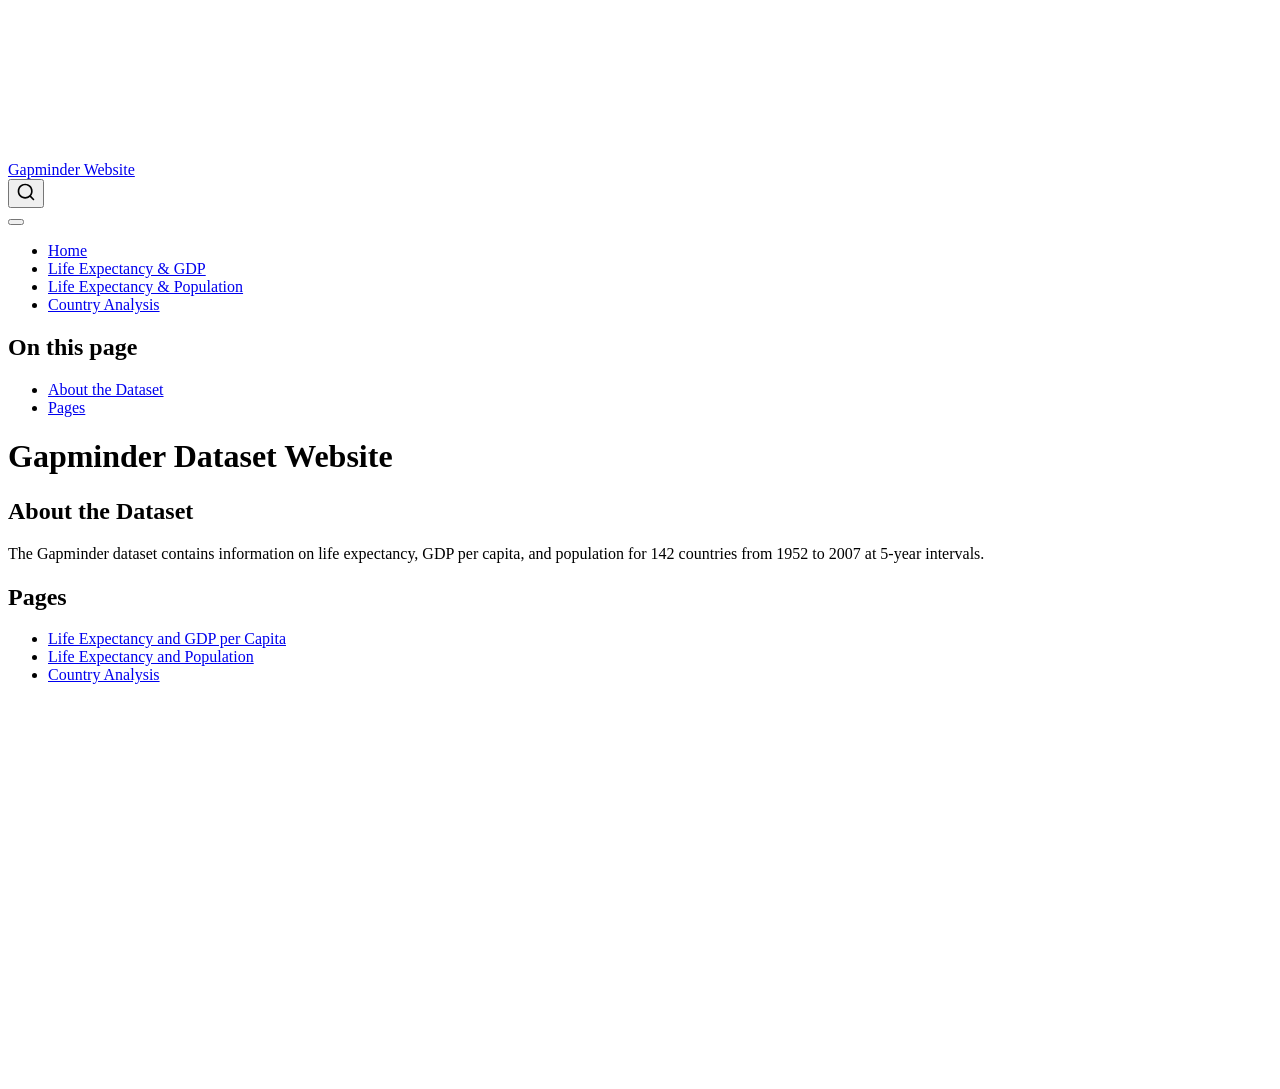
==== docs/index.html @ ed467c0b "Complete Quiz 02 website" ====
<!DOCTYPE html>
<html xmlns="http://www.w3.org/1999/xhtml" lang="en" xml:lang="en"><head>

<meta charset="utf-8">
<meta name="generator" content="quarto-1.8.27">

<meta name="viewport" content="width=device-width, initial-scale=1.0, user-scalable=yes">


<title>Gapminder Dataset Website – Gapminder Website</title>
<style>
code{white-space: pre-wrap;}
span.smallcaps{font-variant: small-caps;}
div.columns{display: flex; gap: min(4vw, 1.5em);}
div.column{flex: auto; overflow-x: auto;}
div.hanging-indent{margin-left: 1.5em; text-indent: -1.5em;}
ul.task-list{list-style: none;}
ul.task-list li input[type="checkbox"] {
  width: 0.8em;
  margin: 0 0.8em 0.2em -1em; /* quarto-specific, see https://github.com/quarto-dev/quarto-cli/issues/4556 */ 
  vertical-align: middle;
}
</style>


<script src="site_libs/quarto-nav/quarto-nav.js"></script>
<script src="site_libs/quarto-nav/headroom.min.js"></script>
<script src="site_libs/clipboard/clipboard.min.js"></script>
<script src="site_libs/quarto-search/autocomplete.umd.js"></script>
<script src="site_libs/quarto-search/fuse.min.js"></script>
<script src="site_libs/quarto-search/quarto-search.js"></script>
<meta name="quarto:offset" content="./">
<script src="site_libs/quarto-html/quarto.js" type="module"></script>
<script src="site_libs/quarto-html/tabsets/tabsets.js" type="module"></script>
<script src="site_libs/quarto-html/axe/axe-check.js" type="module"></script>
<script src="site_libs/quarto-html/popper.min.js"></script>
<script src="site_libs/quarto-html/tippy.umd.min.js"></script>
<script src="site_libs/quarto-html/anchor.min.js"></script>
<link href="site_libs/quarto-html/tippy.css" rel="stylesheet">
<link href="site_libs/quarto-html/quarto-syntax-highlighting-ed96de9b727972fe78a7b5d16c58bf87.css" rel="stylesheet" id="quarto-text-highlighting-styles">
<script src="site_libs/bootstrap/bootstrap.min.js"></script>
<link href="site_libs/bootstrap/bootstrap-icons.css" rel="stylesheet">
<link href="site_libs/bootstrap/bootstrap-5b4ad623e5705c0698d39aec6f10cf02.min.css" rel="stylesheet" append-hash="true" id="quarto-bootstrap" data-mode="light">
<script id="quarto-search-options" type="application/json">{
  "location": "navbar",
  "copy-button": false,
  "collapse-after": 3,
  "panel-placement": "end",
  "type": "overlay",
  "limit": 50,
  "keyboard-shortcut": [
    "f",
    "/",
    "s"
  ],
  "show-item-context": false,
  "language": {
    "search-no-results-text": "No results",
    "search-matching-documents-text": "matching documents",
    "search-copy-link-title": "Copy link to search",
    "search-hide-matches-text": "Hide additional matches",
    "search-more-match-text": "more match in this document",
    "search-more-matches-text": "more matches in this document",
    "search-clear-button-title": "Clear",
    "search-text-placeholder": "",
    "search-detached-cancel-button-title": "Cancel",
    "search-submit-button-title": "Submit",
    "search-label": "Search"
  }
}</script>


<link rel="stylesheet" href="styles.css">
</head>

<body class="nav-fixed quarto-light">

<div id="quarto-search-results"></div>
  <header id="quarto-header" class="headroom fixed-top">
    <nav class="navbar navbar-expand-lg " data-bs-theme="dark">
      <div class="navbar-container container-fluid">
      <div class="navbar-brand-container mx-auto">
    <a class="navbar-brand" href="./index.html">
    <span class="navbar-title">Gapminder Website</span>
    </a>
  </div>
            <div id="quarto-search" class="" title="Search"></div>
          <button class="navbar-toggler" type="button" data-bs-toggle="collapse" data-bs-target="#navbarCollapse" aria-controls="navbarCollapse" role="menu" aria-expanded="false" aria-label="Toggle navigation" onclick="if (window.quartoToggleHeadroom) { window.quartoToggleHeadroom(); }">
  <span class="navbar-toggler-icon"></span>
</button>
          <div class="collapse navbar-collapse" id="navbarCollapse">
            <ul class="navbar-nav navbar-nav-scroll me-auto">
  <li class="nav-item">
    <a class="nav-link active" href="./index.html" aria-current="page"> 
<span class="menu-text">Home</span></a>
  </li>  
  <li class="nav-item">
    <a class="nav-link" href="./life-gdp.html"> 
<span class="menu-text">Life Expectancy &amp; GDP</span></a>
  </li>  
  <li class="nav-item">
    <a class="nav-link" href="./life-population.html"> 
<span class="menu-text">Life Expectancy &amp; Population</span></a>
  </li>  
  <li class="nav-item">
    <a class="nav-link" href="./country.html"> 
<span class="menu-text">Country Analysis</span></a>
  </li>  
</ul>
          </div> <!-- /navcollapse -->
            <div class="quarto-navbar-tools">
</div>
      </div> <!-- /container-fluid -->
    </nav>
</header>
<!-- content -->
<div id="quarto-content" class="quarto-container page-columns page-rows-contents page-layout-article page-navbar">
<!-- sidebar -->
<!-- margin-sidebar -->
    <div id="quarto-margin-sidebar" class="sidebar margin-sidebar">
        <nav id="TOC" role="doc-toc" class="toc-active">
    <h2 id="toc-title">On this page</h2>
   
  <ul>
  <li><a href="#about-the-dataset" id="toc-about-the-dataset" class="nav-link active" data-scroll-target="#about-the-dataset">About the Dataset</a></li>
  <li><a href="#pages" id="toc-pages" class="nav-link" data-scroll-target="#pages">Pages</a></li>
  </ul>
</nav>
    </div>
<!-- main -->
<main class="content" id="quarto-document-content">

<header id="title-block-header" class="quarto-title-block default">
<div class="quarto-title">
<h1 class="title">Gapminder Dataset Website</h1>
</div>



<div class="quarto-title-meta">

    
  
    
  </div>
  


</header>


<section id="about-the-dataset" class="level2">
<h2 class="anchored" data-anchor-id="about-the-dataset">About the Dataset</h2>
<p>The Gapminder dataset contains information on life expectancy, GDP per capita, and population for 142 countries from 1952 to 2007 at 5-year intervals.</p>
</section>
<section id="pages" class="level2">
<h2 class="anchored" data-anchor-id="pages">Pages</h2>
<ul>
<li><a href="./life-gdp.html">Life Expectancy and GDP per Capita</a></li>
<li><a href="./life-population.html">Life Expectancy and Population</a></li>
<li><a href="./country.html">Country Analysis</a></li>
</ul>


</section>

</main> <!-- /main -->
<script id="quarto-html-after-body" type="application/javascript">
  window.document.addEventListener("DOMContentLoaded", function (event) {
    const icon = "";
    const anchorJS = new window.AnchorJS();
    anchorJS.options = {
      placement: 'right',
      icon: icon
    };
    anchorJS.add('.anchored');
    const isCodeAnnotation = (el) => {
      for (const clz of el.classList) {
        if (clz.startsWith('code-annotation-')) {                     
          return true;
        }
      }
      return false;
    }
    const onCopySuccess = function(e) {
      // button target
      const button = e.trigger;
      // don't keep focus
      button.blur();
      // flash "checked"
      button.classList.add('code-copy-button-checked');
      var currentTitle = button.getAttribute("title");
      button.setAttribute("title", "Copied!");
      let tooltip;
      if (window.bootstrap) {
        button.setAttribute("data-bs-toggle", "tooltip");
        button.setAttribute("data-bs-placement", "left");
        button.setAttribute("data-bs-title", "Copied!");
        tooltip = new bootstrap.Tooltip(button, 
          { trigger: "manual", 
            customClass: "code-copy-button-tooltip",
            offset: [0, -8]});
        tooltip.show();    
      }
      setTimeout(function() {
        if (tooltip) {
          tooltip.hide();
          button.removeAttribute("data-bs-title");
          button.removeAttribute("data-bs-toggle");
          button.removeAttribute("data-bs-placement");
        }
        button.setAttribute("title", currentTitle);
        button.classList.remove('code-copy-button-checked');
      }, 1000);
      // clear code selection
      e.clearSelection();
    }
    const getTextToCopy = function(trigger) {
      const outerScaffold = trigger.parentElement.cloneNode(true);
      const codeEl = outerScaffold.querySelector('code');
      for (const childEl of codeEl.children) {
        if (isCodeAnnotation(childEl)) {
          childEl.remove();
        }
      }
      return codeEl.innerText;
    }
    const clipboard = new window.ClipboardJS('.code-copy-button:not([data-in-quarto-modal])', {
      text: getTextToCopy
    });
    clipboard.on('success', onCopySuccess);
    if (window.document.getElementById('quarto-embedded-source-code-modal')) {
      const clipboardModal = new window.ClipboardJS('.code-copy-button[data-in-quarto-modal]', {
        text: getTextToCopy,
        container: window.document.getElementById('quarto-embedded-source-code-modal')
      });
      clipboardModal.on('success', onCopySuccess);
    }
      var localhostRegex = new RegExp(/^(?:http|https):\/\/localhost\:?[0-9]*\//);
      var mailtoRegex = new RegExp(/^mailto:/);
        var filterRegex = new RegExp('/' + window.location.host + '/');
      var isInternal = (href) => {
          return filterRegex.test(href) || localhostRegex.test(href) || mailtoRegex.test(href);
      }
      // Inspect non-navigation links and adorn them if external
     var links = window.document.querySelectorAll('a[href]:not(.nav-link):not(.navbar-brand):not(.toc-action):not(.sidebar-link):not(.sidebar-item-toggle):not(.pagination-link):not(.no-external):not([aria-hidden]):not(.dropdown-item):not(.quarto-navigation-tool):not(.about-link)');
      for (var i=0; i<links.length; i++) {
        const link = links[i];
        if (!isInternal(link.href)) {
          // undo the damage that might have been done by quarto-nav.js in the case of
          // links that we want to consider external
          if (link.dataset.originalHref !== undefined) {
            link.href = link.dataset.originalHref;
          }
        }
      }
    function tippyHover(el, contentFn, onTriggerFn, onUntriggerFn) {
      const config = {
        allowHTML: true,
        maxWidth: 500,
        delay: 100,
        arrow: false,
        appendTo: function(el) {
            return el.parentElement;
        },
        interactive: true,
        interactiveBorder: 10,
        theme: 'quarto',
        placement: 'bottom-start',
      };
      if (contentFn) {
        config.content = contentFn;
      }
      if (onTriggerFn) {
        config.onTrigger = onTriggerFn;
      }
      if (onUntriggerFn) {
        config.onUntrigger = onUntriggerFn;
      }
      window.tippy(el, config); 
    }
    const noterefs = window.document.querySelectorAll('a[role="doc-noteref"]');
    for (var i=0; i<noterefs.length; i++) {
      const ref = noterefs[i];
      tippyHover(ref, function() {
        // use id or data attribute instead here
        let href = ref.getAttribute('data-footnote-href') || ref.getAttribute('href');
        try { href = new URL(href).hash; } catch {}
        const id = href.replace(/^#\/?/, "");
        const note = window.document.getElementById(id);
        if (note) {
          return note.innerHTML;
        } else {
          return "";
        }
      });
    }
    const xrefs = window.document.querySelectorAll('a.quarto-xref');
    const processXRef = (id, note) => {
      // Strip column container classes
      const stripColumnClz = (el) => {
        el.classList.remove("page-full", "page-columns");
        if (el.children) {
          for (const child of el.children) {
            stripColumnClz(child);
          }
        }
      }
      stripColumnClz(note)
      if (id === null || id.startsWith('sec-')) {
        // Special case sections, only their first couple elements
        const container = document.createElement("div");
        if (note.children && note.children.length > 2) {
          container.appendChild(note.children[0].cloneNode(true));
          for (let i = 1; i < note.children.length; i++) {
            const child = note.children[i];
            if (child.tagName === "P" && child.innerText === "") {
              continue;
            } else {
              container.appendChild(child.cloneNode(true));
              break;
            }
          }
          if (window.Quarto?.typesetMath) {
            window.Quarto.typesetMath(container);
          }
          return container.innerHTML
        } else {
          if (window.Quarto?.typesetMath) {
            window.Quarto.typesetMath(note);
          }
          return note.innerHTML;
        }
      } else {
        // Remove any anchor links if they are present
        const anchorLink = note.querySelector('a.anchorjs-link');
        if (anchorLink) {
          anchorLink.remove();
        }
        if (window.Quarto?.typesetMath) {
          window.Quarto.typesetMath(note);
        }
        if (note.classList.contains("callout")) {
          return note.outerHTML;
        } else {
          return note.innerHTML;
        }
      }
    }
    for (var i=0; i<xrefs.length; i++) {
      const xref = xrefs[i];
      tippyHover(xref, undefined, function(instance) {
        instance.disable();
        let url = xref.getAttribute('href');
        let hash = undefined; 
        if (url.startsWith('#')) {
          hash = url;
        } else {
          try { hash = new URL(url).hash; } catch {}
        }
        if (hash) {
          const id = hash.replace(/^#\/?/, "");
          const note = window.document.getElementById(id);
          if (note !== null) {
            try {
              const html = processXRef(id, note.cloneNode(true));
              instance.setContent(html);
            } finally {
              instance.enable();
              instance.show();
            }
          } else {
            // See if we can fetch this
            fetch(url.split('#')[0])
            .then(res => res.text())
            .then(html => {
              const parser = new DOMParser();
              const htmlDoc = parser.parseFromString(html, "text/html");
              const note = htmlDoc.getElementById(id);
              if (note !== null) {
                const html = processXRef(id, note);
                instance.setContent(html);
              } 
            }).finally(() => {
              instance.enable();
              instance.show();
            });
          }
        } else {
          // See if we can fetch a full url (with no hash to target)
          // This is a special case and we should probably do some content thinning / targeting
          fetch(url)
          .then(res => res.text())
          .then(html => {
            const parser = new DOMParser();
            const htmlDoc = parser.parseFromString(html, "text/html");
            const note = htmlDoc.querySelector('main.content');
            if (note !== null) {
              // This should only happen for chapter cross references
              // (since there is no id in the URL)
              // remove the first header
              if (note.children.length > 0 && note.children[0].tagName === "HEADER") {
                note.children[0].remove();
              }
              const html = processXRef(null, note);
              instance.setContent(html);
            } 
          }).finally(() => {
            instance.enable();
            instance.show();
          });
        }
      }, function(instance) {
      });
    }
        let selectedAnnoteEl;
        const selectorForAnnotation = ( cell, annotation) => {
          let cellAttr = 'data-code-cell="' + cell + '"';
          let lineAttr = 'data-code-annotation="' +  annotation + '"';
          const selector = 'span[' + cellAttr + '][' + lineAttr + ']';
          return selector;
        }
        const selectCodeLines = (annoteEl) => {
          const doc = window.document;
          const targetCell = annoteEl.getAttribute("data-target-cell");
          const targetAnnotation = annoteEl.getAttribute("data-target-annotation");
          const annoteSpan = window.document.querySelector(selectorForAnnotation(targetCell, targetAnnotation));
          const lines = annoteSpan.getAttribute("data-code-lines").split(",");
          const lineIds = lines.map((line) => {
            return targetCell + "-" + line;
          })
          let top = null;
          let height = null;
          let parent = null;
          if (lineIds.length > 0) {
              //compute the position of the single el (top and bottom and make a div)
              const el = window.document.getElementById(lineIds[0]);
              top = el.offsetTop;
              height = el.offsetHeight;
              parent = el.parentElement.parentElement;
            if (lineIds.length > 1) {
              const lastEl = window.document.getElementById(lineIds[lineIds.length - 1]);
              const bottom = lastEl.offsetTop + lastEl.offsetHeight;
              height = bottom - top;
            }
            if (top !== null && height !== null && parent !== null) {
              // cook up a div (if necessary) and position it 
              let div = window.document.getElementById("code-annotation-line-highlight");
              if (div === null) {
                div = window.document.createElement("div");
                div.setAttribute("id", "code-annotation-line-highlight");
                div.style.position = 'absolute';
                parent.appendChild(div);
              }
              div.style.top = top - 2 + "px";
              div.style.height = height + 4 + "px";
              div.style.left = 0;
              let gutterDiv = window.document.getElementById("code-annotation-line-highlight-gutter");
              if (gutterDiv === null) {
                gutterDiv = window.document.createElement("div");
                gutterDiv.setAttribute("id", "code-annotation-line-highlight-gutter");
                gutterDiv.style.position = 'absolute';
                const codeCell = window.document.getElementById(targetCell);
                const gutter = codeCell.querySelector('.code-annotation-gutter');
                gutter.appendChild(gutterDiv);
              }
              gutterDiv.style.top = top - 2 + "px";
              gutterDiv.style.height = height + 4 + "px";
            }
            selectedAnnoteEl = annoteEl;
          }
        };
        const unselectCodeLines = () => {
          const elementsIds = ["code-annotation-line-highlight", "code-annotation-line-highlight-gutter"];
          elementsIds.forEach((elId) => {
            const div = window.document.getElementById(elId);
            if (div) {
              div.remove();
            }
          });
          selectedAnnoteEl = undefined;
        };
          // Handle positioning of the toggle
      window.addEventListener(
        "resize",
        throttle(() => {
          elRect = undefined;
          if (selectedAnnoteEl) {
            selectCodeLines(selectedAnnoteEl);
          }
        }, 10)
      );
      function throttle(fn, ms) {
      let throttle = false;
      let timer;
        return (...args) => {
          if(!throttle) { // first call gets through
              fn.apply(this, args);
              throttle = true;
          } else { // all the others get throttled
              if(timer) clearTimeout(timer); // cancel #2
              timer = setTimeout(() => {
                fn.apply(this, args);
                timer = throttle = false;
              }, ms);
          }
        };
      }
        // Attach click handler to the DT
        const annoteDls = window.document.querySelectorAll('dt[data-target-cell]');
        for (const annoteDlNode of annoteDls) {
          annoteDlNode.addEventListener('click', (event) => {
            const clickedEl = event.target;
            if (clickedEl !== selectedAnnoteEl) {
              unselectCodeLines();
              const activeEl = window.document.querySelector('dt[data-target-cell].code-annotation-active');
              if (activeEl) {
                activeEl.classList.remove('code-annotation-active');
              }
              selectCodeLines(clickedEl);
              clickedEl.classList.add('code-annotation-active');
            } else {
              // Unselect the line
              unselectCodeLines();
              clickedEl.classList.remove('code-annotation-active');
            }
          });
        }
    const findCites = (el) => {
      const parentEl = el.parentElement;
      if (parentEl) {
        const cites = parentEl.dataset.cites;
        if (cites) {
          return {
            el,
            cites: cites.split(' ')
          };
        } else {
          return findCites(el.parentElement)
        }
      } else {
        return undefined;
      }
    };
    var bibliorefs = window.document.querySelectorAll('a[role="doc-biblioref"]');
    for (var i=0; i<bibliorefs.length; i++) {
      const ref = bibliorefs[i];
      const citeInfo = findCites(ref);
      if (citeInfo) {
        tippyHover(citeInfo.el, function() {
          var popup = window.document.createElement('div');
          citeInfo.cites.forEach(function(cite) {
            var citeDiv = window.document.createElement('div');
            citeDiv.classList.add('hanging-indent');
            citeDiv.classList.add('csl-entry');
            var biblioDiv = window.document.getElementById('ref-' + cite);
            if (biblioDiv) {
              citeDiv.innerHTML = biblioDiv.innerHTML;
            }
            popup.appendChild(citeDiv);
          });
          return popup.innerHTML;
        });
      }
    }
  });
  </script>
</div> <!-- /content -->




</body></html>
---- docs/site_libs/quarto-html/tippy.css ----
.tippy-box[data-animation=fade][data-state=hidden]{opacity:0}[data-tippy-root]{max-width:calc(100vw - 10px)}.tippy-box{position:relative;background-color:#333;color:#fff;border-radius:4px;font-size:14px;line-height:1.4;white-space:normal;outline:0;transition-property:transform,visibility,opacity}.tippy-box[data-placement^=top]>.tippy-arrow{bottom:0}.tippy-box[data-placement^=top]>.tippy-arrow:before{bottom:-7px;left:0;border-width:8px 8px 0;border-top-color:initial;transform-origin:center top}.tippy-box[data-placement^=bottom]>.tippy-arrow{top:0}.tippy-box[data-placement^=bottom]>.tippy-arrow:before{top:-7px;left:0;border-width:0 8px 8px;border-bottom-color:initial;transform-origin:center bottom}.tippy-box[data-placement^=left]>.tippy-arrow{right:0}.tippy-box[data-placement^=left]>.tippy-arrow:before{border-width:8px 0 8px 8px;border-left-color:initial;right:-7px;transform-origin:center left}.tippy-box[data-placement^=right]>.tippy-arrow{left:0}.tippy-box[data-placement^=right]>.tippy-arrow:before{left:-7px;border-width:8px 8px 8px 0;border-right-color:initial;transform-origin:center right}.tippy-box[data-inertia][data-state=visible]{transition-timing-function:cubic-bezier(.54,1.5,.38,1.11)}.tippy-arrow{width:16px;height:16px;color:#333}.tippy-arrow:before{content:"";position:absolute;border-color:transparent;border-style:solid}.tippy-content{position:relative;padding:5px 9px;z-index:1}
---- docs/site_libs/quarto-html/quarto-syntax-highlighting-ed96de9b727972fe78a7b5d16c58bf87.css ----
/* quarto syntax highlight colors */
:root {
  --quarto-hl-ot-color: #003B4F;
  --quarto-hl-at-color: #657422;
  --quarto-hl-ss-color: #20794D;
  --quarto-hl-an-color: #5E5E5E;
  --quarto-hl-fu-color: #4758AB;
  --quarto-hl-st-color: #20794D;
  --quarto-hl-cf-color: #003B4F;
  --quarto-hl-op-color: #5E5E5E;
  --quarto-hl-er-color: #AD0000;
  --quarto-hl-bn-color: #AD0000;
  --quarto-hl-al-color: #AD0000;
  --quarto-hl-va-color: #111111;
  --quarto-hl-bu-color: inherit;
  --quarto-hl-ex-color: inherit;
  --quarto-hl-pp-color: #AD0000;
  --quarto-hl-in-color: #5E5E5E;
  --quarto-hl-vs-color: #20794D;
  --quarto-hl-wa-color: #5E5E5E;
  --quarto-hl-do-color: #5E5E5E;
  --quarto-hl-im-color: #00769E;
  --quarto-hl-ch-color: #20794D;
  --quarto-hl-dt-color: #AD0000;
  --quarto-hl-fl-color: #AD0000;
  --quarto-hl-co-color: #5E5E5E;
  --quarto-hl-cv-color: #5E5E5E;
  --quarto-hl-cn-color: #8f5902;
  --quarto-hl-sc-color: #5E5E5E;
  --quarto-hl-dv-color: #AD0000;
  --quarto-hl-kw-color: #003B4F;
}

/* other quarto variables */
:root {
  --quarto-font-monospace: SFMono-Regular, Menlo, Monaco, Consolas, "Liberation Mono", "Courier New", monospace;
}

/* syntax highlight based on Pandoc's rules */
pre > code.sourceCode > span {
  color: #003B4F;
}

code.sourceCode > span {
  color: #003B4F;
}

div.sourceCode,
div.sourceCode pre.sourceCode {
  color: #003B4F;
}

/* Normal */
code span {
  color: #003B4F;
}

/* Alert */
code span.al {
  color: #AD0000;
  font-style: inherit;
}

/* Annotation */
code span.an {
  color: #5E5E5E;
  font-style: inherit;
}

/* Attribute */
code span.at {
  color: #657422;
  font-style: inherit;
}

/* BaseN */
code span.bn {
  color: #AD0000;
  font-style: inherit;
}

/* BuiltIn */
code span.bu {
  font-style: inherit;
}

/* ControlFlow */
code span.cf {
  color: #003B4F;
  font-weight: bold;
  font-style: inherit;
}

/* Char */
code span.ch {
  color: #20794D;
  font-style: inherit;
}

/* Constant */
code span.cn {
  color: #8f5902;
  font-style: inherit;
}

/* Comment */
code span.co {
  color: #5E5E5E;
  font-style: inherit;
}

/* CommentVar */
code span.cv {
  color: #5E5E5E;
  font-style: italic;
}

/* Documentation */
code span.do {
  color: #5E5E5E;
  font-style: italic;
}

/* DataType */
code span.dt {
  color: #AD0000;
  font-style: inherit;
}

/* DecVal */
code span.dv {
  color: #AD0000;
  font-style: inherit;
}

/* Error */
code span.er {
  color: #AD0000;
  font-style: inherit;
}

/* Extension */
code span.ex {
  font-style: inherit;
}

/* Float */
code span.fl {
  color: #AD0000;
  font-style: inherit;
}

/* Function */
code span.fu {
  color: #4758AB;
  font-style: inherit;
}

/* Import */
code span.im {
  color: #00769E;
  font-style: inherit;
}

/* Information */
code span.in {
  color: #5E5E5E;
  font-style: inherit;
}

/* Keyword */
code span.kw {
  color: #003B4F;
  font-weight: bold;
  font-style: inherit;
}

/* Operator */
code span.op {
  color: #5E5E5E;
  font-style: inherit;
}

/* Other */
code span.ot {
  color: #003B4F;
  font-style: inherit;
}

/* Preprocessor */
code span.pp {
  color: #AD0000;
  font-style: inherit;
}

/* SpecialChar */
code span.sc {
  color: #5E5E5E;
  font-style: inherit;
}

/* SpecialString */
code span.ss {
  color: #20794D;
  font-style: inherit;
}

/* String */
code span.st {
  color: #20794D;
  font-style: inherit;
}

/* Variable */
code span.va {
  color: #111111;
  font-style: inherit;
}

/* VerbatimString */
code span.vs {
  color: #20794D;
  font-style: inherit;
}

/* Warning */
code span.wa {
  color: #5E5E5E;
  font-style: italic;
}

.prevent-inlining {
  content: "</";
}

/*# sourceMappingURL=0920dd6d7437995b8cdf7429764427b1.css.map */
---- docs/styles.css ----
/* css styles */
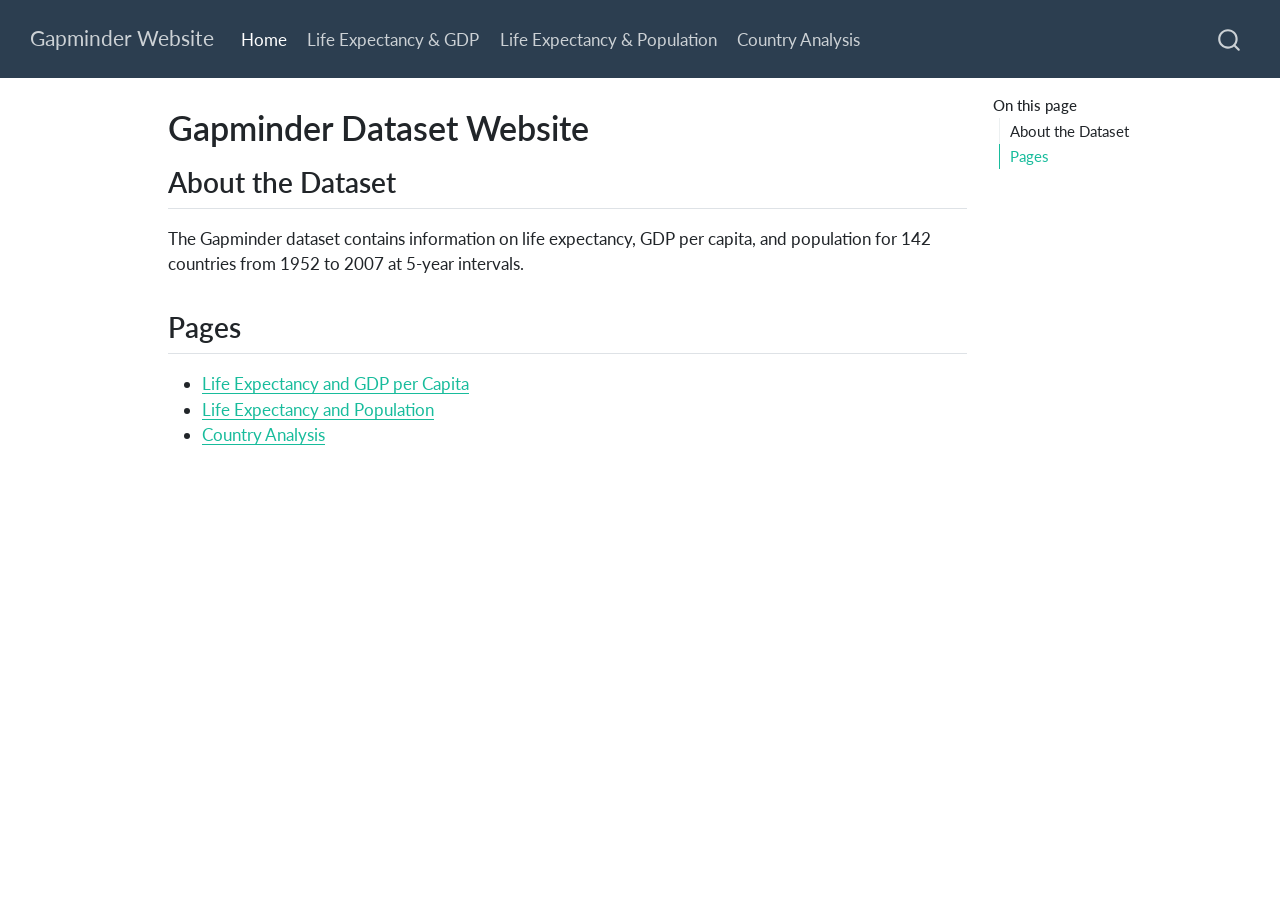
==== commit cd9b859e: "Set final theme" ====
--- a/docs/index.html
+++ b/docs/index.html
@@ -40,7 +40,7 @@
 <link href="site_libs/quarto-html/quarto-syntax-highlighting-ed96de9b727972fe78a7b5d16c58bf87.css" rel="stylesheet" id="quarto-text-highlighting-styles">
 <script src="site_libs/bootstrap/bootstrap.min.js"></script>
 <link href="site_libs/bootstrap/bootstrap-icons.css" rel="stylesheet">
-<link href="site_libs/bootstrap/bootstrap-5b4ad623e5705c0698d39aec6f10cf02.min.css" rel="stylesheet" append-hash="true" id="quarto-bootstrap" data-mode="light">
+<link href="site_libs/bootstrap/bootstrap-f93c2b1f3f0577f377aefa4848a86a36.min.css" rel="stylesheet" append-hash="true" id="quarto-bootstrap" data-mode="light">
 <script id="quarto-search-options" type="application/json">{
   "location": "navbar",
   "copy-button": false,
@@ -70,7 +70,6 @@
 }</script>
 
 
-<link rel="stylesheet" href="styles.css">
 </head>
 
 <body class="nav-fixed quarto-light">
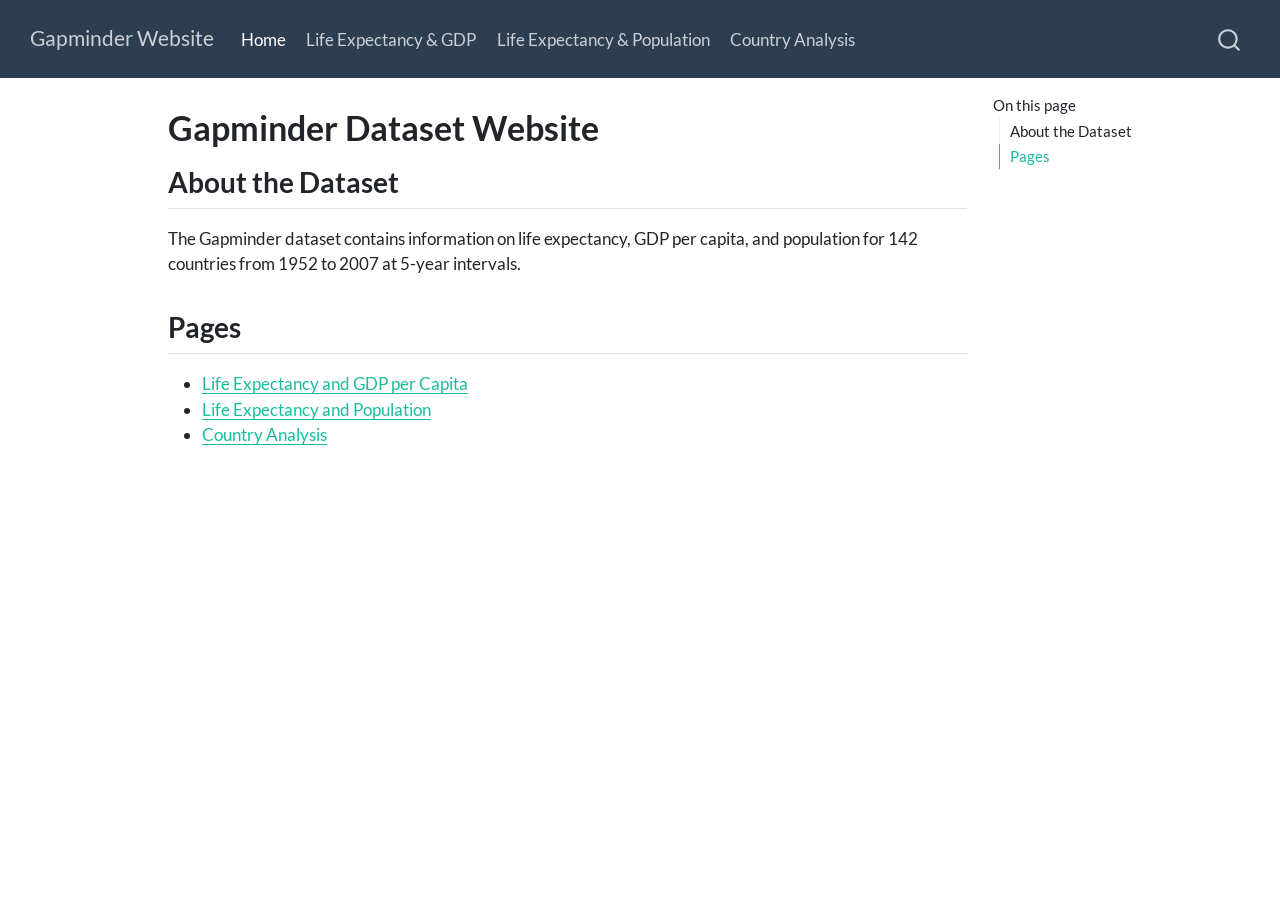
==== commit e0971037: "Enable embed resources for plotly" ====
--- a/docs/index.html
+++ b/docs/index.html
@@ -16,31 +16,3789 @@
 div.hanging-indent{margin-left: 1.5em; text-indent: -1.5em;}
 ul.task-list{list-style: none;}
 ul.task-list li input[type="checkbox"] {
-  width: 0.8em;
-  margin: 0 0.8em 0.2em -1em; /* quarto-specific, see https://github.com/quarto-dev/quarto-cli/issues/4556 */ 
-  vertical-align: middle;
+width: 0.8em;
+margin: 0 0.8em 0.2em -1em;  vertical-align: middle;
 }
 </style>
 
 
-<script src="site_libs/quarto-nav/quarto-nav.js"></script>
-<script src="site_libs/quarto-nav/headroom.min.js"></script>
-<script src="site_libs/clipboard/clipboard.min.js"></script>
-<script src="site_libs/quarto-search/autocomplete.umd.js"></script>
-<script src="site_libs/quarto-search/fuse.min.js"></script>
-<script src="site_libs/quarto-search/quarto-search.js"></script>
+<script>const headroomChanged = new CustomEvent("quarto-hrChanged", {
+  detail: {},
+  bubbles: true,
+  cancelable: false,
+  composed: false,
+});
+
+const announceDismiss = () => {
+  const annEl = window.document.getElementById("quarto-announcement");
+  if (annEl) {
+    annEl.remove();
+
+    const annId = annEl.getAttribute("data-announcement-id");
+    window.localStorage.setItem(`quarto-announce-${annId}`, "true");
+  }
+};
+
+const announceRegister = () => {
+  const annEl = window.document.getElementById("quarto-announcement");
+  if (annEl) {
+    const annId = annEl.getAttribute("data-announcement-id");
+    const isDismissed =
+      window.localStorage.getItem(`quarto-announce-${annId}`) || false;
+    if (isDismissed) {
+      announceDismiss();
+      return;
+    } else {
+      annEl.classList.remove("hidden");
+    }
+
+    const actionEl = annEl.querySelector(".quarto-announcement-action");
+    if (actionEl) {
+      actionEl.addEventListener("click", function (e) {
+        e.preventDefault();
+        // Hide the bar immediately
+        announceDismiss();
+      });
+    }
+  }
+};
+
+window.document.addEventListener("DOMContentLoaded", function () {
+  let init = false;
+
+  announceRegister();
+
+  // Manage the back to top button, if one is present.
+  let lastScrollTop = window.pageYOffset || document.documentElement.scrollTop;
+  const scrollDownBuffer = 5;
+  const scrollUpBuffer = 35;
+  const btn = document.getElementById("quarto-back-to-top");
+  const hideBackToTop = () => {
+    btn.style.display = "none";
+  };
+  const showBackToTop = () => {
+    btn.style.display = "inline-block";
+  };
+  if (btn) {
+    window.document.addEventListener(
+      "scroll",
+      function () {
+        const currentScrollTop =
+          window.pageYOffset || document.documentElement.scrollTop;
+
+        // Shows and hides the button 'intelligently' as the user scrolls
+        if (currentScrollTop - scrollDownBuffer > lastScrollTop) {
+          hideBackToTop();
+          lastScrollTop = currentScrollTop <= 0 ? 0 : currentScrollTop;
+        } else if (currentScrollTop < lastScrollTop - scrollUpBuffer) {
+          showBackToTop();
+          lastScrollTop = currentScrollTop <= 0 ? 0 : currentScrollTop;
+        }
+
+        // Show the button at the bottom, hides it at the top
+        if (currentScrollTop <= 0) {
+          hideBackToTop();
+        } else if (
+          window.innerHeight + currentScrollTop >=
+          document.body.offsetHeight
+        ) {
+          showBackToTop();
+        }
+      },
+      false
+    );
+  }
+
+  function throttle(func, wait) {
+    var timeout;
+    return function () {
+      const context = this;
+      const args = arguments;
+      const later = function () {
+        clearTimeout(timeout);
+        timeout = null;
+        func.apply(context, args);
+      };
+
+      if (!timeout) {
+        timeout = setTimeout(later, wait);
+      }
+    };
+  }
+
+  function headerOffset() {
+    // Set an offset if there is are fixed top navbar
+    const headerEl = window.document.querySelector("header.fixed-top");
+    if (headerEl) {
+      return headerEl.clientHeight;
+    } else {
+      return 0;
+    }
+  }
+
+  function footerOffset() {
+    const footerEl = window.document.querySelector("footer.footer");
+    if (footerEl) {
+      return footerEl.clientHeight;
+    } else {
+      return 0;
+    }
+  }
+
+  function dashboardOffset() {
+    const dashboardNavEl = window.document.getElementById(
+      "quarto-dashboard-header"
+    );
+    if (dashboardNavEl !== null) {
+      return dashboardNavEl.clientHeight;
+    } else {
+      return 0;
+    }
+  }
+
+  function updateDocumentOffsetWithoutAnimation() {
+    updateDocumentOffset(false);
+  }
+
+  function updateDocumentOffset(animated) {
+    // set body offset
+    const topOffset = headerOffset();
+    const bodyOffset = topOffset + footerOffset() + dashboardOffset();
+    const bodyEl = window.document.body;
+    bodyEl.setAttribute("data-bs-offset", topOffset);
+    bodyEl.style.paddingTop = topOffset + "px";
+
+    // deal with sidebar offsets
+    const sidebars = window.document.querySelectorAll(
+      ".sidebar, .headroom-target"
+    );
+    sidebars.forEach((sidebar) => {
+      if (!animated) {
+        sidebar.classList.add("notransition");
+        // Remove the no transition class after the animation has time to complete
+        setTimeout(function () {
+          sidebar.classList.remove("notransition");
+        }, 201);
+      }
+
+      if (window.Headroom && sidebar.classList.contains("sidebar-unpinned")) {
+        sidebar.style.top = "0";
+        sidebar.style.maxHeight = "100vh";
+      } else {
+        sidebar.style.top = topOffset + "px";
+        sidebar.style.maxHeight = "calc(100vh - " + topOffset + "px)";
+      }
+    });
+
+    // allow space for footer
+    const mainContainer = window.document.querySelector(".quarto-container");
+    if (mainContainer) {
+      mainContainer.style.minHeight = "calc(100vh - " + bodyOffset + "px)";
+    }
+
+    // link offset
+    let linkStyle = window.document.querySelector("#quarto-target-style");
+    if (!linkStyle) {
+      linkStyle = window.document.createElement("style");
+      linkStyle.setAttribute("id", "quarto-target-style");
+      window.document.head.appendChild(linkStyle);
+    }
+    while (linkStyle.firstChild) {
+      linkStyle.removeChild(linkStyle.firstChild);
+    }
+    if (topOffset > 0) {
+      linkStyle.appendChild(
+        window.document.createTextNode(`
+      section:target::before {
+        content: "";
+        display: block;
+        height: ${topOffset}px;
+        margin: -${topOffset}px 0 0;
+      }`)
+      );
+    }
+    if (init) {
+      window.dispatchEvent(headroomChanged);
+    }
+    init = true;
+  }
+
+  // initialize headroom
+  var header = window.document.querySelector("#quarto-header");
+  if (header && window.Headroom) {
+    const headroom = new window.Headroom(header, {
+      tolerance: 5,
+      onPin: function () {
+        const sidebars = window.document.querySelectorAll(
+          ".sidebar, .headroom-target"
+        );
+        sidebars.forEach((sidebar) => {
+          sidebar.classList.remove("sidebar-unpinned");
+        });
+        updateDocumentOffset();
+      },
+      onUnpin: function () {
+        const sidebars = window.document.querySelectorAll(
+          ".sidebar, .headroom-target"
+        );
+        sidebars.forEach((sidebar) => {
+          sidebar.classList.add("sidebar-unpinned");
+        });
+        updateDocumentOffset();
+      },
+    });
+    headroom.init();
+
+    let frozen = false;
+    window.quartoToggleHeadroom = function () {
+      if (frozen) {
+        headroom.unfreeze();
+        frozen = false;
+      } else {
+        headroom.freeze();
+        frozen = true;
+      }
+    };
+  }
+
+  window.addEventListener(
+    "hashchange",
+    function (e) {
+      if (
+        getComputedStyle(document.documentElement).scrollBehavior !== "smooth"
+      ) {
+        window.scrollTo(0, window.pageYOffset - headerOffset());
+      }
+    },
+    false
+  );
+
+  // Observe size changed for the header
+  const headerEl = window.document.querySelector("header.fixed-top");
+  if (headerEl && window.ResizeObserver) {
+    const observer = new window.ResizeObserver(() => {
+      setTimeout(updateDocumentOffsetWithoutAnimation, 0);
+    });
+    observer.observe(headerEl, {
+      attributes: true,
+      childList: true,
+      characterData: true,
+    });
+  } else {
+    window.addEventListener(
+      "resize",
+      throttle(updateDocumentOffsetWithoutAnimation, 50)
+    );
+  }
+  setTimeout(updateDocumentOffsetWithoutAnimation, 250);
+
+  // fixup index.html links if we aren't on the filesystem
+  if (window.location.protocol !== "file:") {
+    const links = window.document.querySelectorAll("a");
+    for (let i = 0; i < links.length; i++) {
+      if (links[i].href) {
+        links[i].dataset.originalHref = links[i].href;
+        links[i].href = links[i].href.replace(/\/index\.html/, "/");
+      }
+    }
+
+    // Fixup any sharing links that require urls
+    // Append url to any sharing urls
+    const sharingLinks = window.document.querySelectorAll(
+      "a.sidebar-tools-main-item, a.quarto-navigation-tool, a.quarto-navbar-tools, a.quarto-navbar-tools-item"
+    );
+    for (let i = 0; i < sharingLinks.length; i++) {
+      const sharingLink = sharingLinks[i];
+      const href = sharingLink.getAttribute("href");
+      if (href) {
+        sharingLink.setAttribute(
+          "href",
+          href.replace("|url|", window.location.href)
+        );
+      }
+    }
+
+    // Scroll the active navigation item into view, if necessary
+    const navSidebar = window.document.querySelector("nav#quarto-sidebar");
+    if (navSidebar) {
+      // Find the active item
+      const activeItem = navSidebar.querySelector("li.sidebar-item a.active");
+      if (activeItem) {
+        // Wait for the scroll height and height to resolve by observing size changes on the
+        // nav element that is scrollable
+        const resizeObserver = new ResizeObserver((_entries) => {
+          // The bottom of the element
+          const elBottom = activeItem.offsetTop;
+          const viewBottom = navSidebar.scrollTop + navSidebar.clientHeight;
+
+          // The element height and scroll height are the same, then we are still loading
+          if (viewBottom !== navSidebar.scrollHeight) {
+            // Determine if the item isn't visible and scroll to it
+            if (elBottom >= viewBottom) {
+              navSidebar.scrollTop = elBottom;
+            }
+
+            // stop observing now since we've completed the scroll
+            resizeObserver.unobserve(navSidebar);
+          }
+        });
+        resizeObserver.observe(navSidebar);
+      }
+    }
+  }
+});
+</script>
+<script>/*!
+ * headroom.js v0.12.0 - Give your page some headroom. Hide your header until you need it
+ * Copyright (c) 2020 Nick Williams - http://wicky.nillia.ms/headroom.js
+ * License: MIT
+ */
+
+!function(t,n){"object"==typeof exports&&"undefined"!=typeof module?module.exports=n():"function"==typeof define&&define.amd?define(n):(t=t||self).Headroom=n()}(this,function(){"use strict";function t(){return"undefined"!=typeof window}function d(t){return function(t){return t&&t.document&&function(t){return 9===t.nodeType}(t.document)}(t)?function(t){var n=t.document,o=n.body,s=n.documentElement;return{scrollHeight:function(){return Math.max(o.scrollHeight,s.scrollHeight,o.offsetHeight,s.offsetHeight,o.clientHeight,s.clientHeight)},height:function(){return t.innerHeight||s.clientHeight||o.clientHeight},scrollY:function(){return void 0!==t.pageYOffset?t.pageYOffset:(s||o.parentNode||o).scrollTop}}}(t):function(t){return{scrollHeight:function(){return Math.max(t.scrollHeight,t.offsetHeight,t.clientHeight)},height:function(){return Math.max(t.offsetHeight,t.clientHeight)},scrollY:function(){return t.scrollTop}}}(t)}function n(t,s,e){var n,o=function(){var n=!1;try{var t={get passive(){n=!0}};window.addEventListener("test",t,t),window.removeEventListener("test",t,t)}catch(t){n=!1}return n}(),i=!1,r=d(t),l=r.scrollY(),a={};function c(){var t=Math.round(r.scrollY()),n=r.height(),o=r.scrollHeight();a.scrollY=t,a.lastScrollY=l,a.direction=l<t?"down":"up",a.distance=Math.abs(t-l),a.isOutOfBounds=t<0||o<t+n,a.top=t<=s.offset[a.direction],a.bottom=o<=t+n,a.toleranceExceeded=a.distance>s.tolerance[a.direction],e(a),l=t,i=!1}function h(){i||(i=!0,n=requestAnimationFrame(c))}var u=!!o&&{passive:!0,capture:!1};return t.addEventListener("scroll",h,u),c(),{destroy:function(){cancelAnimationFrame(n),t.removeEventListener("scroll",h,u)}}}function o(t){return t===Object(t)?t:{down:t,up:t}}function s(t,n){n=n||{},Object.assign(this,s.options,n),this.classes=Object.assign({},s.options.classes,n.classes),this.elem=t,this.tolerance=o(this.tolerance),this.offset=o(this.offset),this.initialised=!1,this.frozen=!1}return s.prototype={constructor:s,init:function(){return s.cutsTheMustard&&!this.initialised&&(this.addClass("initial"),this.initialised=!0,setTimeout(function(t){t.scrollTracker=n(t.scroller,{offset:t.offset,tolerance:t.tolerance},t.update.bind(t))},100,this)),this},destroy:function(){this.initialised=!1,Object.keys(this.classes).forEach(this.removeClass,this),this.scrollTracker.destroy()},unpin:function(){!this.hasClass("pinned")&&this.hasClass("unpinned")||(this.addClass("unpinned"),this.removeClass("pinned"),this.onUnpin&&this.onUnpin.call(this))},pin:function(){this.hasClass("unpinned")&&(this.addClass("pinned"),this.removeClass("unpinned"),this.onPin&&this.onPin.call(this))},freeze:function(){this.frozen=!0,this.addClass("frozen")},unfreeze:function(){this.frozen=!1,this.removeClass("frozen")},top:function(){this.hasClass("top")||(this.addClass("top"),this.removeClass("notTop"),this.onTop&&this.onTop.call(this))},notTop:function(){this.hasClass("notTop")||(this.addClass("notTop"),this.removeClass("top"),this.onNotTop&&this.onNotTop.call(this))},bottom:function(){this.hasClass("bottom")||(this.addClass("bottom"),this.removeClass("notBottom"),this.onBottom&&this.onBottom.call(this))},notBottom:function(){this.hasClass("notBottom")||(this.addClass("notBottom"),this.removeClass("bottom"),this.onNotBottom&&this.onNotBottom.call(this))},shouldUnpin:function(t){return"down"===t.direction&&!t.top&&t.toleranceExceeded},shouldPin:function(t){return"up"===t.direction&&t.toleranceExceeded||t.top},addClass:function(t){this.elem.classList.add.apply(this.elem.classList,this.classes[t].split(" "))},removeClass:function(t){this.elem.classList.remove.apply(this.elem.classList,this.classes[t].split(" "))},hasClass:function(t){return this.classes[t].split(" ").every(function(t){return this.classList.contains(t)},this.elem)},update:function(t){t.isOutOfBounds||!0!==this.frozen&&(t.top?this.top():this.notTop(),t.bottom?this.bottom():this.notBottom(),this.shouldUnpin(t)?this.unpin():this.shouldPin(t)&&this.pin())}},s.options={tolerance:{up:0,down:0},offset:0,scroller:t()?window:null,classes:{frozen:"headroom--frozen",pinned:"headroom--pinned",unpinned:"headroom--unpinned",top:"headroom--top",notTop:"headroom--not-top",bottom:"headroom--bottom",notBottom:"headroom--not-bottom",initial:"headroom"}},s.cutsTheMustard=!!(t()&&function(){}.bind&&"classList"in document.documentElement&&Object.assign&&Object.keys&&requestAnimationFrame),s});
+</script>
+<script>/*!
+ * clipboard.js v2.0.11
+ * https://clipboardjs.com/
+ *
+ * Licensed MIT © Zeno Rocha
+ */
+!function(t,e){"object"==typeof exports&&"object"==typeof module?module.exports=e():"function"==typeof define&&define.amd?define([],e):"object"==typeof exports?exports.ClipboardJS=e():t.ClipboardJS=e()}(this,function(){return n={686:function(t,e,n){"use strict";n.d(e,{default:function(){return b}});var e=n(279),i=n.n(e),e=n(370),u=n.n(e),e=n(817),r=n.n(e);function c(t){try{return document.execCommand(t)}catch(t){return}}var a=function(t){t=r()(t);return c("cut"),t};function o(t,e){var n,o,t=(n=t,o="rtl"===document.documentElement.getAttribute("dir"),(t=document.createElement("textarea")).style.fontSize="12pt",t.style.border="0",t.style.padding="0",t.style.margin="0",t.style.position="absolute",t.style[o?"right":"left"]="-9999px",o=window.pageYOffset||document.documentElement.scrollTop,t.style.top="".concat(o,"px"),t.setAttribute("readonly",""),t.value=n,t);return e.container.appendChild(t),e=r()(t),c("copy"),t.remove(),e}var f=function(t){var e=1<arguments.length&&void 0!==arguments[1]?arguments[1]:{container:document.body},n="";return"string"==typeof t?n=o(t,e):t instanceof HTMLInputElement&&!["text","search","url","tel","password"].includes(null==t?void 0:t.type)?n=o(t.value,e):(n=r()(t),c("copy")),n};function l(t){return(l="function"==typeof Symbol&&"symbol"==typeof Symbol.iterator?function(t){return typeof t}:function(t){return t&&"function"==typeof Symbol&&t.constructor===Symbol&&t!==Symbol.prototype?"symbol":typeof t})(t)}var s=function(){var t=0<arguments.length&&void 0!==arguments[0]?arguments[0]:{},e=t.action,n=void 0===e?"copy":e,o=t.container,e=t.target,t=t.text;if("copy"!==n&&"cut"!==n)throw new Error('Invalid "action" value, use either "copy" or "cut"');if(void 0!==e){if(!e||"object"!==l(e)||1!==e.nodeType)throw new Error('Invalid "target" value, use a valid Element');if("copy"===n&&e.hasAttribute("disabled"))throw new Error('Invalid "target" attribute. Please use "readonly" instead of "disabled" attribute');if("cut"===n&&(e.hasAttribute("readonly")||e.hasAttribute("disabled")))throw new Error('Invalid "target" attribute. You can\'t cut text from elements with "readonly" or "disabled" attributes')}return t?f(t,{container:o}):e?"cut"===n?a(e):f(e,{container:o}):void 0};function p(t){return(p="function"==typeof Symbol&&"symbol"==typeof Symbol.iterator?function(t){return typeof t}:function(t){return t&&"function"==typeof Symbol&&t.constructor===Symbol&&t!==Symbol.prototype?"symbol":typeof t})(t)}function d(t,e){for(var n=0;n<e.length;n++){var o=e[n];o.enumerable=o.enumerable||!1,o.configurable=!0,"value"in o&&(o.writable=!0),Object.defineProperty(t,o.key,o)}}function y(t,e){return(y=Object.setPrototypeOf||function(t,e){return t.__proto__=e,t})(t,e)}function h(n){var o=function(){if("undefined"==typeof Reflect||!Reflect.construct)return!1;if(Reflect.construct.sham)return!1;if("function"==typeof Proxy)return!0;try{return Date.prototype.toString.call(Reflect.construct(Date,[],function(){})),!0}catch(t){return!1}}();return function(){var t,e=v(n);return t=o?(t=v(this).constructor,Reflect.construct(e,arguments,t)):e.apply(this,arguments),e=this,!(t=t)||"object"!==p(t)&&"function"!=typeof t?function(t){if(void 0!==t)return t;throw new ReferenceError("this hasn't been initialised - super() hasn't been called")}(e):t}}function v(t){return(v=Object.setPrototypeOf?Object.getPrototypeOf:function(t){return t.__proto__||Object.getPrototypeOf(t)})(t)}function m(t,e){t="data-clipboard-".concat(t);if(e.hasAttribute(t))return e.getAttribute(t)}var b=function(){!function(t,e){if("function"!=typeof e&&null!==e)throw new TypeError("Super expression must either be null or a function");t.prototype=Object.create(e&&e.prototype,{constructor:{value:t,writable:!0,configurable:!0}}),e&&y(t,e)}(r,i());var t,e,n,o=h(r);function r(t,e){var n;return function(t){if(!(t instanceof r))throw new TypeError("Cannot call a class as a function")}(this),(n=o.call(this)).resolveOptions(e),n.listenClick(t),n}return t=r,n=[{key:"copy",value:function(t){var e=1<arguments.length&&void 0!==arguments[1]?arguments[1]:{container:document.body};return f(t,e)}},{key:"cut",value:function(t){return a(t)}},{key:"isSupported",value:function(){var t=0<arguments.length&&void 0!==arguments[0]?arguments[0]:["copy","cut"],t="string"==typeof t?[t]:t,e=!!document.queryCommandSupported;return t.forEach(function(t){e=e&&!!document.queryCommandSupported(t)}),e}}],(e=[{key:"resolveOptions",value:function(){var t=0<arguments.length&&void 0!==arguments[0]?arguments[0]:{};this.action="function"==typeof t.action?t.action:this.defaultAction,this.target="function"==typeof t.target?t.target:this.defaultTarget,this.text="function"==typeof t.text?t.text:this.defaultText,this.container="object"===p(t.container)?t.container:document.body}},{key:"listenClick",value:function(t){var e=this;this.listener=u()(t,"click",function(t){return e.onClick(t)})}},{key:"onClick",value:function(t){var e=t.delegateTarget||t.currentTarget,n=this.action(e)||"copy",t=s({action:n,container:this.container,target:this.target(e),text:this.text(e)});this.emit(t?"success":"error",{action:n,text:t,trigger:e,clearSelection:function(){e&&e.focus(),window.getSelection().removeAllRanges()}})}},{key:"defaultAction",value:function(t){return m("action",t)}},{key:"defaultTarget",value:function(t){t=m("target",t);if(t)return document.querySelector(t)}},{key:"defaultText",value:function(t){return m("text",t)}},{key:"destroy",value:function(){this.listener.destroy()}}])&&d(t.prototype,e),n&&d(t,n),r}()},828:function(t){var e;"undefined"==typeof Element||Element.prototype.matches||((e=Element.prototype).matches=e.matchesSelector||e.mozMatchesSelector||e.msMatchesSelector||e.oMatchesSelector||e.webkitMatchesSelector),t.exports=function(t,e){for(;t&&9!==t.nodeType;){if("function"==typeof t.matches&&t.matches(e))return t;t=t.parentNode}}},438:function(t,e,n){var u=n(828);function i(t,e,n,o,r){var i=function(e,n,t,o){return function(t){t.delegateTarget=u(t.target,n),t.delegateTarget&&o.call(e,t)}}.apply(this,arguments);return t.addEventListener(n,i,r),{destroy:function(){t.removeEventListener(n,i,r)}}}t.exports=function(t,e,n,o,r){return"function"==typeof t.addEventListener?i.apply(null,arguments):"function"==typeof n?i.bind(null,document).apply(null,arguments):("string"==typeof t&&(t=document.querySelectorAll(t)),Array.prototype.map.call(t,function(t){return i(t,e,n,o,r)}))}},879:function(t,n){n.node=function(t){return void 0!==t&&t instanceof HTMLElement&&1===t.nodeType},n.nodeList=function(t){var e=Object.prototype.toString.call(t);return void 0!==t&&("[object NodeList]"===e||"[object HTMLCollection]"===e)&&"length"in t&&(0===t.length||n.node(t[0]))},n.string=function(t){return"string"==typeof t||t instanceof String},n.fn=function(t){return"[object Function]"===Object.prototype.toString.call(t)}},370:function(t,e,n){var f=n(879),l=n(438);t.exports=function(t,e,n){if(!t&&!e&&!n)throw new Error("Missing required arguments");if(!f.string(e))throw new TypeError("Second argument must be a String");if(!f.fn(n))throw new TypeError("Third argument must be a Function");if(f.node(t))return c=e,a=n,(u=t).addEventListener(c,a),{destroy:function(){u.removeEventListener(c,a)}};if(f.nodeList(t))return o=t,r=e,i=n,Array.prototype.forEach.call(o,function(t){t.addEventListener(r,i)}),{destroy:function(){Array.prototype.forEach.call(o,function(t){t.removeEventListener(r,i)})}};if(f.string(t))return t=t,e=e,n=n,l(document.body,t,e,n);throw new TypeError("First argument must be a String, HTMLElement, HTMLCollection, or NodeList");var o,r,i,u,c,a}},817:function(t){t.exports=function(t){var e,n="SELECT"===t.nodeName?(t.focus(),t.value):"INPUT"===t.nodeName||"TEXTAREA"===t.nodeName?((e=t.hasAttribute("readonly"))||t.setAttribute("readonly",""),t.select(),t.setSelectionRange(0,t.value.length),e||t.removeAttribute("readonly"),t.value):(t.hasAttribute("contenteditable")&&t.focus(),n=window.getSelection(),(e=document.createRange()).selectNodeContents(t),n.removeAllRanges(),n.addRange(e),n.toString());return n}},279:function(t){function e(){}e.prototype={on:function(t,e,n){var o=this.e||(this.e={});return(o[t]||(o[t]=[])).push({fn:e,ctx:n}),this},once:function(t,e,n){var o=this;function r(){o.off(t,r),e.apply(n,arguments)}return r._=e,this.on(t,r,n)},emit:function(t){for(var e=[].slice.call(arguments,1),n=((this.e||(this.e={}))[t]||[]).slice(),o=0,r=n.length;o<r;o++)n[o].fn.apply(n[o].ctx,e);return this},off:function(t,e){var n=this.e||(this.e={}),o=n[t],r=[];if(o&&e)for(var i=0,u=o.length;i<u;i++)o[i].fn!==e&&o[i].fn._!==e&&r.push(o[i]);return r.length?n[t]=r:delete n[t],this}},t.exports=e,t.exports.TinyEmitter=e}},r={},o.n=function(t){var e=t&&t.__esModule?function(){return t.default}:function(){return t};return o.d(e,{a:e}),e},o.d=function(t,e){for(var n in e)o.o(e,n)&&!o.o(t,n)&&Object.defineProperty(t,n,{enumerable:!0,get:e[n]})},o.o=function(t,e){return Object.prototype.hasOwnProperty.call(t,e)},o(686).default;function o(t){if(r[t])return r[t].exports;var e=r[t]={exports:{}};return n[t](e,e.exports,o),e.exports}var n,r});</script>
+<script>/*! @algolia/autocomplete-js 1.19.1 | MIT License | © Algolia, Inc. and contributors | https://github.com/algolia/autocomplete */
+!function(e,t){"object"==typeof exports&&"undefined"!=typeof module?t(exports):"function"==typeof define&&define.amd?define(["exports"],t):t((e="undefined"!=typeof globalThis?globalThis:e||self)["@algolia/autocomplete-js"]={})}(this,(function(e){"use strict";function t(e,t){var n=Object.keys(e);if(Object.getOwnPropertySymbols){var r=Object.getOwnPropertySymbols(e);t&&(r=r.filter((function(t){return Object.getOwnPropertyDescriptor(e,t).enumerable}))),n.push.apply(n,r)}return n}function n(e){for(var n=1;n<arguments.length;n++){var r=null!=arguments[n]?arguments[n]:{};n%2?t(Object(r),!0).forEach((function(t){o(e,t,r[t])})):Object.getOwnPropertyDescriptors?Object.defineProperties(e,Object.getOwnPropertyDescriptors(r)):t(Object(r)).forEach((function(t){Object.defineProperty(e,t,Object.getOwnPropertyDescriptor(r,t))}))}return e}function r(e){return r="function"==typeof Symbol&&"symbol"==typeof Symbol.iterator?function(e){return typeof e}:function(e){return e&&"function"==typeof Symbol&&e.constructor===Symbol&&e!==Symbol.prototype?"symbol":typeof e},r(e)}function o(e,t,n){return(t=function(e){var t=function(e,t){if("object"!=typeof e||null===e)return e;var n=e[Symbol.toPrimitive];if(void 0!==n){var r=n.call(e,t||"default");if("object"!=typeof r)return r;throw new TypeError("@@toPrimitive must return a primitive value.")}return("string"===t?String:Number)(e)}(e,"string");return"symbol"==typeof t?t:String(t)}(t))in e?Object.defineProperty(e,t,{value:n,enumerable:!0,configurable:!0,writable:!0}):e[t]=n,e}function i(){return i=Object.assign?Object.assign.bind():function(e){for(var t=1;t<arguments.length;t++){var n=arguments[t];for(var r in n)Object.prototype.hasOwnProperty.call(n,r)&&(e[r]=n[r])}return e},i.apply(this,arguments)}function u(e,t){if(null==e)return{};var n,r,o=function(e,t){if(null==e)return{};var n,r,o={},i=Object.keys(e);for(r=0;r<i.length;r++)n=i[r],t.indexOf(n)>=0||(o[n]=e[n]);return o}(e,t);if(Object.getOwnPropertySymbols){var i=Object.getOwnPropertySymbols(e);for(r=0;r<i.length;r++)n=i[r],t.indexOf(n)>=0||Object.prototype.propertyIsEnumerable.call(e,n)&&(o[n]=e[n])}return o}function a(e,t){return function(e){if(Array.isArray(e))return e}(e)||function(e,t){var n=null==e?null:"undefined"!=typeof Symbol&&e[Symbol.iterator]||e["@@iterator"];if(null!=n){var r,o,i,u,a=[],l=!0,c=!1;try{if(i=(n=n.call(e)).next,0===t){if(Object(n)!==n)return;l=!1}else for(;!(l=(r=i.call(n)).done)&&(a.push(r.value),a.length!==t);l=!0);}catch(e){c=!0,o=e}finally{try{if(!l&&null!=n.return&&(u=n.return(),Object(u)!==u))return}finally{if(c)throw o}}return a}}(e,t)||c(e,t)||function(){throw new TypeError("Invalid attempt to destructure non-iterable instance.\nIn order to be iterable, non-array objects must have a [Symbol.iterator]() method.")}()}function l(e){return function(e){if(Array.isArray(e))return s(e)}(e)||function(e){if("undefined"!=typeof Symbol&&null!=e[Symbol.iterator]||null!=e["@@iterator"])return Array.from(e)}(e)||c(e)||function(){throw new TypeError("Invalid attempt to spread non-iterable instance.\nIn order to be iterable, non-array objects must have a [Symbol.iterator]() method.")}()}function c(e,t){if(e){if("string"==typeof e)return s(e,t);var n=Object.prototype.toString.call(e).slice(8,-1);return"Object"===n&&e.constructor&&(n=e.constructor.name),"Map"===n||"Set"===n?Array.from(e):"Arguments"===n||/^(?:Ui|I)nt(?:8|16|32)(?:Clamped)?Array$/.test(n)?s(e,t):void 0}}function s(e,t){(null==t||t>e.length)&&(t=e.length);for(var n=0,r=new Array(t);n<t;n++)r[n]=e[n];return r}function f(e){return{current:e}}function p(e,t){var n=void 0;return function(){for(var r=arguments.length,o=new Array(r),i=0;i<r;i++)o[i]=arguments[i];n&&clearTimeout(n),n=setTimeout((function(){return e.apply(void 0,o)}),t)}}function m(e){return e.reduce((function(e,t){return e.concat(t)}),[])}var v=0;function d(){return"autocomplete-".concat(v++)}function y(e,t){return t.reduce((function(e,t){return e&&e[t]}),e)}function b(e){return 0===e.collections.length?0:e.collections.reduce((function(e,t){return e+t.items.length}),0)}function g(e){return e!==Object(e)}function h(e,t){if(e===t)return!0;if(g(e)||g(t)||"function"==typeof e||"function"==typeof t)return e===t;if(Object.keys(e).length!==Object.keys(t).length)return!1;for(var n=0,r=Object.keys(e);n<r.length;n++){var o=r[n];if(!(o in t))return!1;if(!h(e[o],t[o]))return!1}return!0}var _=function(){};var O="1.19.1",S=[{segment:"autocomplete-core",version:O}];function j(e){var t=e.item,n=e.items,r=void 0===n?[]:n;return{index:t.__autocomplete_indexName,items:[t],positions:[1+r.findIndex((function(e){return e.objectID===t.objectID}))],queryID:t.__autocomplete_queryID,algoliaSource:["autocomplete"]}}function P(e,t){return function(e){if(Array.isArray(e))return e}(e)||function(e,t){var n=null==e?null:"undefined"!=typeof Symbol&&e[Symbol.iterator]||e["@@iterator"];if(null!=n){var r,o,i,u,a=[],l=!0,c=!1;try{if(i=(n=n.call(e)).next,0===t){if(Object(n)!==n)return;l=!1}else for(;!(l=(r=i.call(n)).done)&&(a.push(r.value),a.length!==t);l=!0);}catch(e){c=!0,o=e}finally{try{if(!l&&null!=n.return&&(u=n.return(),Object(u)!==u))return}finally{if(c)throw o}}return a}}(e,t)||function(e,t){if(!e)return;if("string"==typeof e)return w(e,t);var n=Object.prototype.toString.call(e).slice(8,-1);"Object"===n&&e.constructor&&(n=e.constructor.name);if("Map"===n||"Set"===n)return Array.from(e);if("Arguments"===n||/^(?:Ui|I)nt(?:8|16|32)(?:Clamped)?Array$/.test(n))return w(e,t)}(e,t)||function(){throw new TypeError("Invalid attempt to destructure non-iterable instance.\nIn order to be iterable, non-array objects must have a [Symbol.iterator]() method.")}()}function w(e,t){(null==t||t>e.length)&&(t=e.length);for(var n=0,r=new Array(t);n<t;n++)r[n]=e[n];return r}var I=["items"],A=["items"];function E(e){return E="function"==typeof Symbol&&"symbol"==typeof Symbol.iterator?function(e){return typeof e}:function(e){return e&&"function"==typeof Symbol&&e.constructor===Symbol&&e!==Symbol.prototype?"symbol":typeof e},E(e)}function D(e){return function(e){if(Array.isArray(e))return C(e)}(e)||function(e){if("undefined"!=typeof Symbol&&null!=e[Symbol.iterator]||null!=e["@@iterator"])return Array.from(e)}(e)||function(e,t){if(!e)return;if("string"==typeof e)return C(e,t);var n=Object.prototype.toString.call(e).slice(8,-1);"Object"===n&&e.constructor&&(n=e.constructor.name);if("Map"===n||"Set"===n)return Array.from(e);if("Arguments"===n||/^(?:Ui|I)nt(?:8|16|32)(?:Clamped)?Array$/.test(n))return C(e,t)}(e)||function(){throw new TypeError("Invalid attempt to spread non-iterable instance.\nIn order to be iterable, non-array objects must have a [Symbol.iterator]() method.")}()}function C(e,t){(null==t||t>e.length)&&(t=e.length);for(var n=0,r=new Array(t);n<t;n++)r[n]=e[n];return r}function k(e,t){if(null==e)return{};var n,r,o=function(e,t){if(null==e)return{};var n,r,o={},i=Object.keys(e);for(r=0;r<i.length;r++)n=i[r],t.indexOf(n)>=0||(o[n]=e[n]);return o}(e,t);if(Object.getOwnPropertySymbols){var i=Object.getOwnPropertySymbols(e);for(r=0;r<i.length;r++)n=i[r],t.indexOf(n)>=0||Object.prototype.propertyIsEnumerable.call(e,n)&&(o[n]=e[n])}return o}function x(e,t){var n=Object.keys(e);if(Object.getOwnPropertySymbols){var r=Object.getOwnPropertySymbols(e);t&&(r=r.filter((function(t){return Object.getOwnPropertyDescriptor(e,t).enumerable}))),n.push.apply(n,r)}return n}function N(e){for(var t=1;t<arguments.length;t++){var n=null!=arguments[t]?arguments[t]:{};t%2?x(Object(n),!0).forEach((function(t){T(e,t,n[t])})):Object.getOwnPropertyDescriptors?Object.defineProperties(e,Object.getOwnPropertyDescriptors(n)):x(Object(n)).forEach((function(t){Object.defineProperty(e,t,Object.getOwnPropertyDescriptor(n,t))}))}return e}function T(e,t,n){return(t=function(e){var t=function(e,t){if("object"!==E(e)||null===e)return e;var n=e[Symbol.toPrimitive];if(void 0!==n){var r=n.call(e,t||"default");if("object"!==E(r))return r;throw new TypeError("@@toPrimitive must return a primitive value.")}return("string"===t?String:Number)(e)}(e,"string");return"symbol"===E(t)?t:String(t)}(t))in e?Object.defineProperty(e,t,{value:n,enumerable:!0,configurable:!0,writable:!0}):e[t]=n,e}function q(e){for(var t=arguments.length>1&&void 0!==arguments[1]?arguments[1]:20,n=[],r=0;r<e.objectIDs.length;r+=t)n.push(N(N({},e),{},{objectIDs:e.objectIDs.slice(r,r+t)}));return n}function B(e){return e.map((function(e){var t=e.items,n=k(e,I);return N(N({},n),{},{objectIDs:(null==t?void 0:t.map((function(e){return e.objectID})))||n.objectIDs})}))}function R(e){var t,n,r,o=(t=P((e.version||"").split(".").map(Number),2),n=t[0],r=t[1],n>=3||2===n&&r>=4||1===n&&r>=10);function i(t,n,r){if(o&&void 0!==r){var i=r[0].__autocomplete_algoliaCredentials,u={"X-Algolia-Application-Id":i.appId,"X-Algolia-API-Key":i.apiKey};e.apply(void 0,[t].concat(D(n),[{headers:u}]))}else e.apply(void 0,[t].concat(D(n)))}return{init:function(t,n){e("init",{appId:t,apiKey:n})},setAuthenticatedUserToken:function(t){e("setAuthenticatedUserToken",t)},setUserToken:function(t){e("setUserToken",t)},clickedObjectIDsAfterSearch:function(){for(var e=arguments.length,t=new Array(e),n=0;n<e;n++)t[n]=arguments[n];t.length>0&&i("clickedObjectIDsAfterSearch",B(t),t[0].items)},clickedObjectIDs:function(){for(var e=arguments.length,t=new Array(e),n=0;n<e;n++)t[n]=arguments[n];t.length>0&&i("clickedObjectIDs",B(t),t[0].items)},clickedFilters:function(){for(var t=arguments.length,n=new Array(t),r=0;r<t;r++)n[r]=arguments[r];n.length>0&&e.apply(void 0,["clickedFilters"].concat(n))},convertedObjectIDsAfterSearch:function(){for(var e=arguments.length,t=new Array(e),n=0;n<e;n++)t[n]=arguments[n];t.length>0&&i("convertedObjectIDsAfterSearch",B(t),t[0].items)},convertedObjectIDs:function(){for(var e=arguments.length,t=new Array(e),n=0;n<e;n++)t[n]=arguments[n];t.length>0&&i("convertedObjectIDs",B(t),t[0].items)},convertedFilters:function(){for(var t=arguments.length,n=new Array(t),r=0;r<t;r++)n[r]=arguments[r];n.length>0&&e.apply(void 0,["convertedFilters"].concat(n))},viewedObjectIDs:function(){for(var e=arguments.length,t=new Array(e),n=0;n<e;n++)t[n]=arguments[n];t.length>0&&t.reduce((function(e,t){var n=t.items,r=k(t,A);return[].concat(D(e),D(q(N(N({},r),{},{objectIDs:(null==n?void 0:n.map((function(e){return e.objectID})))||r.objectIDs})).map((function(e){return{items:n,payload:e}}))))}),[]).forEach((function(e){var t=e.items;return i("viewedObjectIDs",[e.payload],t)}))},viewedFilters:function(){for(var t=arguments.length,n=new Array(t),r=0;r<t;r++)n[r]=arguments[r];n.length>0&&e.apply(void 0,["viewedFilters"].concat(n))}}}function L(e){var t=e.items.reduce((function(e,t){var n;return e[t.__autocomplete_indexName]=(null!==(n=e[t.__autocomplete_indexName])&&void 0!==n?n:[]).concat(t),e}),{});return Object.keys(t).map((function(e){return{index:e,items:t[e],algoliaSource:["autocomplete"]}}))}function F(e){return e.objectID&&e.__autocomplete_indexName&&e.__autocomplete_queryID}function U(e){return U="function"==typeof Symbol&&"symbol"==typeof Symbol.iterator?function(e){return typeof e}:function(e){return e&&"function"==typeof Symbol&&e.constructor===Symbol&&e!==Symbol.prototype?"symbol":typeof e},U(e)}function M(e){return function(e){if(Array.isArray(e))return H(e)}(e)||function(e){if("undefined"!=typeof Symbol&&null!=e[Symbol.iterator]||null!=e["@@iterator"])return Array.from(e)}(e)||function(e,t){if(!e)return;if("string"==typeof e)return H(e,t);var n=Object.prototype.toString.call(e).slice(8,-1);"Object"===n&&e.constructor&&(n=e.constructor.name);if("Map"===n||"Set"===n)return Array.from(e);if("Arguments"===n||/^(?:Ui|I)nt(?:8|16|32)(?:Clamped)?Array$/.test(n))return H(e,t)}(e)||function(){throw new TypeError("Invalid attempt to spread non-iterable instance.\nIn order to be iterable, non-array objects must have a [Symbol.iterator]() method.")}()}function H(e,t){(null==t||t>e.length)&&(t=e.length);for(var n=0,r=new Array(t);n<t;n++)r[n]=e[n];return r}function V(e,t){var n=Object.keys(e);if(Object.getOwnPropertySymbols){var r=Object.getOwnPropertySymbols(e);t&&(r=r.filter((function(t){return Object.getOwnPropertyDescriptor(e,t).enumerable}))),n.push.apply(n,r)}return n}function W(e){for(var t=1;t<arguments.length;t++){var n=null!=arguments[t]?arguments[t]:{};t%2?V(Object(n),!0).forEach((function(t){Q(e,t,n[t])})):Object.getOwnPropertyDescriptors?Object.defineProperties(e,Object.getOwnPropertyDescriptors(n)):V(Object(n)).forEach((function(t){Object.defineProperty(e,t,Object.getOwnPropertyDescriptor(n,t))}))}return e}function Q(e,t,n){return(t=function(e){var t=function(e,t){if("object"!==U(e)||null===e)return e;var n=e[Symbol.toPrimitive];if(void 0!==n){var r=n.call(e,t||"default");if("object"!==U(r))return r;throw new TypeError("@@toPrimitive must return a primitive value.")}return("string"===t?String:Number)(e)}(e,"string");return"symbol"===U(t)?t:String(t)}(t))in e?Object.defineProperty(e,t,{value:n,enumerable:!0,configurable:!0,writable:!0}):e[t]=n,e}var K="2.15.0",$="https://cdn.jsdelivr.net/npm/search-insights@".concat(K,"/dist/search-insights.min.js"),z=p((function(e){var t=e.onItemsChange,n=e.items,r=e.insights,o=e.state;t({insights:r,insightsEvents:L({items:n}).map((function(e){return W({eventName:"Items Viewed"},e)})),state:o})}),400);function G(e){var t=function(e){return W({onItemsChange:function(e){var t=e.insights,n=e.insightsEvents,r=e.state;t.viewedObjectIDs.apply(t,M(n.map((function(e){return W(W({},e),{},{algoliaSource:J(e.algoliaSource,r.context)})}))))},onSelect:function(e){var t=e.insights,n=e.insightsEvents,r=e.state;t.clickedObjectIDsAfterSearch.apply(t,M(n.map((function(e){return W(W({},e),{},{algoliaSource:J(e.algoliaSource,r.context)})}))))},onActive:_,__autocomplete_clickAnalytics:!0},e)}(e),n=t.insightsClient,r=t.insightsInitParams,o=t.onItemsChange,i=t.onSelect,u=t.onActive,a=t.__autocomplete_clickAnalytics,l=n;if(n||function(e){if("undefined"!=typeof window)e({window:window})}((function(e){var t=e.window,n=t.AlgoliaAnalyticsObject||"aa";"string"==typeof n&&(l=t[n]),l||(t.AlgoliaAnalyticsObject=n,t[n]||(t[n]=function(){t[n].queue||(t[n].queue=[]);for(var e=arguments.length,r=new Array(e),o=0;o<e;o++)r[o]=arguments[o];t[n].queue.push(r)}),t[n].version=K,l=t[n],function(e){var t="[Autocomplete]: Could not load search-insights.js. Please load it manually following https://alg.li/insights-autocomplete";try{var n=e.document.createElement("script");n.async=!0,n.src=$,n.onerror=function(){console.error(t)},document.body.appendChild(n)}catch(e){console.error(t)}}(t))})),!l)return{};r&&l("init",W({partial:!0},r));var c=R(l),s=f([]),m=p((function(e){var t=e.state;if(t.isOpen){var n=t.collections.reduce((function(e,t){return[].concat(M(e),M(t.items))}),[]).filter(F);h(s.current.map((function(e){return e.objectID})),n.map((function(e){return e.objectID})))||(s.current=n,n.length>0&&z({onItemsChange:o,items:n,insights:c,state:t}))}}),0);return{name:"aa.algoliaInsightsPlugin",subscribe:function(e){var t=e.setContext,n=e.onSelect,r=e.onActive;function o(e){t({algoliaInsightsPlugin:{__algoliaSearchParameters:W(W({},a?{clickAnalytics:!0}:{}),e?{userToken:X(e)}:{}),insights:c}})}l("addAlgoliaAgent","insights-plugin"),o(),l("onUserTokenChange",(function(e){o(e)})),l("getUserToken",null,(function(e,t){o(t)})),n((function(e){var t=e.item,n=e.state,r=e.event,o=e.source;F(t)&&i({state:n,event:r,insights:c,item:t,insightsEvents:[W({eventName:"Item Selected"},j({item:t,items:o.getItems().filter(F)}))]})})),r((function(e){var t=e.item,n=e.source,r=e.state,o=e.event;F(t)&&u({state:r,event:o,insights:c,item:t,insightsEvents:[W({eventName:"Item Active"},j({item:t,items:n.getItems().filter(F)}))]})}))},onStateChange:function(e){var t=e.state;m({state:t})},__autocomplete_pluginOptions:e}}function J(){var e,t=arguments.length>0&&void 0!==arguments[0]?arguments[0]:[],n=arguments.length>1?arguments[1]:void 0;return[].concat(M(t),["autocomplete-internal"],M(null!==(e=n.algoliaInsightsPlugin)&&void 0!==e&&e.__automaticInsights?["autocomplete-automatic"]:[]))}function X(e){return"number"==typeof e?e.toString():e}function Y(e,t){var n=t;return{then:function(t,r){return Y(e.then(ee(t,n,e),ee(r,n,e)),n)},catch:function(t){return Y(e.catch(ee(t,n,e)),n)},finally:function(t){return t&&n.onCancelList.push(t),Y(e.finally(ee(t&&function(){return n.onCancelList=[],t()},n,e)),n)},cancel:function(){n.isCanceled=!0;var e=n.onCancelList;n.onCancelList=[],e.forEach((function(e){e()}))},isCanceled:function(){return!0===n.isCanceled}}}function Z(e){return Y(e,{isCanceled:!1,onCancelList:[]})}function ee(e,t,n){return e?function(n){return t.isCanceled?n:e(n)}:n}var te,ne=!0;function re(e,t,n,r){if(!n)return null;if(e<0&&(null===t||null!==r&&0===t))return n+e;var o=(null===t?-1:t)+e;return o<=-1||o>=n?null===r?null:0:o}function oe(e,t){var n=Object.keys(e);if(Object.getOwnPropertySymbols){var r=Object.getOwnPropertySymbols(e);t&&(r=r.filter((function(t){return Object.getOwnPropertyDescriptor(e,t).enumerable}))),n.push.apply(n,r)}return n}function ie(e){for(var t=1;t<arguments.length;t++){var n=null!=arguments[t]?arguments[t]:{};t%2?oe(Object(n),!0).forEach((function(t){ue(e,t,n[t])})):Object.getOwnPropertyDescriptors?Object.defineProperties(e,Object.getOwnPropertyDescriptors(n)):oe(Object(n)).forEach((function(t){Object.defineProperty(e,t,Object.getOwnPropertyDescriptor(n,t))}))}return e}function ue(e,t,n){return(t=function(e){var t=function(e,t){if("object"!==ae(e)||null===e)return e;var n=e[Symbol.toPrimitive];if(void 0!==n){var r=n.call(e,t||"default");if("object"!==ae(r))return r;throw new TypeError("@@toPrimitive must return a primitive value.")}return("string"===t?String:Number)(e)}(e,"string");return"symbol"===ae(t)?t:String(t)}(t))in e?Object.defineProperty(e,t,{value:n,enumerable:!0,configurable:!0,writable:!0}):e[t]=n,e}function ae(e){return ae="function"==typeof Symbol&&"symbol"==typeof Symbol.iterator?function(e){return typeof e}:function(e){return e&&"function"==typeof Symbol&&e.constructor===Symbol&&e!==Symbol.prototype?"symbol":typeof e},ae(e)}function le(e,t){var n="undefined"!=typeof Symbol&&e[Symbol.iterator]||e["@@iterator"];if(!n){if(Array.isArray(e)||(n=function(e,t){if(!e)return;if("string"==typeof e)return ce(e,t);var n=Object.prototype.toString.call(e).slice(8,-1);"Object"===n&&e.constructor&&(n=e.constructor.name);if("Map"===n||"Set"===n)return Array.from(e);if("Arguments"===n||/^(?:Ui|I)nt(?:8|16|32)(?:Clamped)?Array$/.test(n))return ce(e,t)}(e))||t&&e&&"number"==typeof e.length){n&&(e=n);var r=0,o=function(){};return{s:o,n:function(){return r>=e.length?{done:!0}:{done:!1,value:e[r++]}},e:function(e){throw e},f:o}}throw new TypeError("Invalid attempt to iterate non-iterable instance.\nIn order to be iterable, non-array objects must have a [Symbol.iterator]() method.")}var i,u=!0,a=!1;return{s:function(){n=n.call(e)},n:function(){var e=n.next();return u=e.done,e},e:function(e){a=!0,i=e},f:function(){try{u||null==n.return||n.return()}finally{if(a)throw i}}}}function ce(e,t){(null==t||t>e.length)&&(t=e.length);for(var n=0,r=new Array(t);n<t;n++)r[n]=e[n];return r}var se=function(e,t){var n,r=!1,o=[],i=le(e);try{for(i.s();!(n=i.n()).done;){var u,a,l,c=null===(u=n.value.__autocomplete_pluginOptions)||void 0===u||null===(a=(l=u).awaitSubmit)||void 0===a?void 0:a.call(l);if("number"==typeof c)o.push(c);else if(!0===c){r=!0;break}}}catch(e){i.e(e)}finally{i.f()}return r?t.wait():o.length>0?t.wait(Math.max.apply(Math,o)):void 0};function fe(e){var t=function(e){var t=e.collections.map((function(e){return e.items.length})).reduce((function(e,t,n){var r=(e[n-1]||0)+t;return e.push(r),e}),[]).reduce((function(t,n){return n<=e.activeItemId?t+1:t}),0);return e.collections[t]}(e);if(!t)return null;var n=t.items[function(e){for(var t=e.state,n=e.collection,r=!1,o=0,i=0;!1===r;){var u=t.collections[o];if(u===n){r=!0;break}i+=u.items.length,o++}return t.activeItemId-i}({state:e,collection:t})],r=t.source;return{item:n,itemInputValue:r.getItemInputValue({item:n,state:e}),itemUrl:r.getItemUrl({item:n,state:e}),source:r}}function pe(e,t,n){return[e,null==n?void 0:n.sourceId,t].filter(Boolean).join("-").replace(/\s/g,"")}var me=/((gt|sm)-|galaxy nexus)|samsung[- ]|samsungbrowser/i;function ve(e){return e.nativeEvent||e}function de(e){return de="function"==typeof Symbol&&"symbol"==typeof Symbol.iterator?function(e){return typeof e}:function(e){return e&&"function"==typeof Symbol&&e.constructor===Symbol&&e!==Symbol.prototype?"symbol":typeof e},de(e)}function ye(e,t){var n=Object.keys(e);if(Object.getOwnPropertySymbols){var r=Object.getOwnPropertySymbols(e);t&&(r=r.filter((function(t){return Object.getOwnPropertyDescriptor(e,t).enumerable}))),n.push.apply(n,r)}return n}function be(e,t,n){return(t=function(e){var t=function(e,t){if("object"!==de(e)||null===e)return e;var n=e[Symbol.toPrimitive];if(void 0!==n){var r=n.call(e,t||"default");if("object"!==de(r))return r;throw new TypeError("@@toPrimitive must return a primitive value.")}return("string"===t?String:Number)(e)}(e,"string");return"symbol"===de(t)?t:String(t)}(t))in e?Object.defineProperty(e,t,{value:n,enumerable:!0,configurable:!0,writable:!0}):e[t]=n,e}function ge(e,t,n){var r,o=t.initialState;return{getState:function(){return o},dispatch:function(r,i){var u=function(e){for(var t=1;t<arguments.length;t++){var n=null!=arguments[t]?arguments[t]:{};t%2?ye(Object(n),!0).forEach((function(t){be(e,t,n[t])})):Object.getOwnPropertyDescriptors?Object.defineProperties(e,Object.getOwnPropertyDescriptors(n)):ye(Object(n)).forEach((function(t){Object.defineProperty(e,t,Object.getOwnPropertyDescriptor(n,t))}))}return e}({},o);o=e(o,{type:r,props:t,payload:i}),n({state:o,prevState:u})},pendingRequests:(r=[],{add:function(e){return r.push(e),e.finally((function(){r=r.filter((function(t){return t!==e}))}))},cancelAll:function(){r.forEach((function(e){return e.cancel()}))},isEmpty:function(){return 0===r.length},wait:function(e){return ne?(ne=!1,te=e?Promise.race([Promise.all(r),new Promise((function(t){return setTimeout(t,e)}))]):Promise.all(r),te.then((function(){ne=!0}))):te}})}}function he(e){return he="function"==typeof Symbol&&"symbol"==typeof Symbol.iterator?function(e){return typeof e}:function(e){return e&&"function"==typeof Symbol&&e.constructor===Symbol&&e!==Symbol.prototype?"symbol":typeof e},he(e)}function _e(e,t){var n=Object.keys(e);if(Object.getOwnPropertySymbols){var r=Object.getOwnPropertySymbols(e);t&&(r=r.filter((function(t){return Object.getOwnPropertyDescriptor(e,t).enumerable}))),n.push.apply(n,r)}return n}function Oe(e){for(var t=1;t<arguments.length;t++){var n=null!=arguments[t]?arguments[t]:{};t%2?_e(Object(n),!0).forEach((function(t){Se(e,t,n[t])})):Object.getOwnPropertyDescriptors?Object.defineProperties(e,Object.getOwnPropertyDescriptors(n)):_e(Object(n)).forEach((function(t){Object.defineProperty(e,t,Object.getOwnPropertyDescriptor(n,t))}))}return e}function Se(e,t,n){return(t=function(e){var t=function(e,t){if("object"!==he(e)||null===e)return e;var n=e[Symbol.toPrimitive];if(void 0!==n){var r=n.call(e,t||"default");if("object"!==he(r))return r;throw new TypeError("@@toPrimitive must return a primitive value.")}return("string"===t?String:Number)(e)}(e,"string");return"symbol"===he(t)?t:String(t)}(t))in e?Object.defineProperty(e,t,{value:n,enumerable:!0,configurable:!0,writable:!0}):e[t]=n,e}function je(e){return je="function"==typeof Symbol&&"symbol"==typeof Symbol.iterator?function(e){return typeof e}:function(e){return e&&"function"==typeof Symbol&&e.constructor===Symbol&&e!==Symbol.prototype?"symbol":typeof e},je(e)}function Pe(e){return function(e){if(Array.isArray(e))return we(e)}(e)||function(e){if("undefined"!=typeof Symbol&&null!=e[Symbol.iterator]||null!=e["@@iterator"])return Array.from(e)}(e)||function(e,t){if(!e)return;if("string"==typeof e)return we(e,t);var n=Object.prototype.toString.call(e).slice(8,-1);"Object"===n&&e.constructor&&(n=e.constructor.name);if("Map"===n||"Set"===n)return Array.from(e);if("Arguments"===n||/^(?:Ui|I)nt(?:8|16|32)(?:Clamped)?Array$/.test(n))return we(e,t)}(e)||function(){throw new TypeError("Invalid attempt to spread non-iterable instance.\nIn order to be iterable, non-array objects must have a [Symbol.iterator]() method.")}()}function we(e,t){(null==t||t>e.length)&&(t=e.length);for(var n=0,r=new Array(t);n<t;n++)r[n]=e[n];return r}function Ie(e,t){var n=Object.keys(e);if(Object.getOwnPropertySymbols){var r=Object.getOwnPropertySymbols(e);t&&(r=r.filter((function(t){return Object.getOwnPropertyDescriptor(e,t).enumerable}))),n.push.apply(n,r)}return n}function Ae(e){for(var t=1;t<arguments.length;t++){var n=null!=arguments[t]?arguments[t]:{};t%2?Ie(Object(n),!0).forEach((function(t){Ee(e,t,n[t])})):Object.getOwnPropertyDescriptors?Object.defineProperties(e,Object.getOwnPropertyDescriptors(n)):Ie(Object(n)).forEach((function(t){Object.defineProperty(e,t,Object.getOwnPropertyDescriptor(n,t))}))}return e}function Ee(e,t,n){return(t=function(e){var t=function(e,t){if("object"!==je(e)||null===e)return e;var n=e[Symbol.toPrimitive];if(void 0!==n){var r=n.call(e,t||"default");if("object"!==je(r))return r;throw new TypeError("@@toPrimitive must return a primitive value.")}return("string"===t?String:Number)(e)}(e,"string");return"symbol"===je(t)?t:String(t)}(t))in e?Object.defineProperty(e,t,{value:n,enumerable:!0,configurable:!0,writable:!0}):e[t]=n,e}function De(e,t){var n,r="undefined"!=typeof window?window:{},o=e.plugins||[];return Ae(Ae({debug:!1,openOnFocus:!1,enterKeyHint:void 0,ignoreCompositionEvents:!1,placeholder:"",autoFocus:!1,defaultActiveItemId:null,stallThreshold:300,insights:void 0,environment:r,shouldPanelOpen:function(e){return b(e.state)>0},reshape:function(e){return e.sources}},e),{},{id:null!==(n=e.id)&&void 0!==n?n:d(),plugins:o,initialState:Ae({activeItemId:null,query:"",completion:null,collections:[],isOpen:!1,status:"idle",context:{}},e.initialState),onStateChange:function(t){var n;null===(n=e.onStateChange)||void 0===n||n.call(e,t),o.forEach((function(e){var n;return null===(n=e.onStateChange)||void 0===n?void 0:n.call(e,t)}))},onSubmit:function(t){var n;null===(n=e.onSubmit)||void 0===n||n.call(e,t),o.forEach((function(e){var n;return null===(n=e.onSubmit)||void 0===n?void 0:n.call(e,t)}))},onReset:function(t){var n;null===(n=e.onReset)||void 0===n||n.call(e,t),o.forEach((function(e){var n;return null===(n=e.onReset)||void 0===n?void 0:n.call(e,t)}))},getSources:function(n){return Promise.all([].concat(Pe(o.map((function(e){return e.getSources}))),[e.getSources]).filter(Boolean).map((function(e){return function(e,t){var n=[];return Promise.resolve(e(t)).then((function(e){return Promise.all(e.filter((function(e){return Boolean(e)})).map((function(e){if(e.sourceId,n.includes(e.sourceId))throw new Error("[Autocomplete] The `sourceId` ".concat(JSON.stringify(e.sourceId)," is not unique."));n.push(e.sourceId);var t={getItemInputValue:function(e){return e.state.query},getItemUrl:function(){},onSelect:function(e){(0,e.setIsOpen)(!1)},onActive:_,onResolve:_};Object.keys(t).forEach((function(e){t[e].__default=!0}));var r=ie(ie({},t),e);return Promise.resolve(r)})))}))}(e,n)}))).then((function(e){return m(e)})).then((function(e){return e.map((function(e){return Ae(Ae({},e),{},{onSelect:function(n){e.onSelect(n),t.forEach((function(e){var t;return null===(t=e.onSelect)||void 0===t?void 0:t.call(e,n)}))},onActive:function(n){e.onActive(n),t.forEach((function(e){var t;return null===(t=e.onActive)||void 0===t?void 0:t.call(e,n)}))},onResolve:function(n){e.onResolve(n),t.forEach((function(e){var t;return null===(t=e.onResolve)||void 0===t?void 0:t.call(e,n)}))}})}))}))},navigator:Ae({navigate:function(e){var t=e.itemUrl;r.location.assign(t)},navigateNewTab:function(e){var t=e.itemUrl,n=r.open(t,"_blank","noopener");null==n||n.focus()},navigateNewWindow:function(e){var t=e.itemUrl;r.open(t,"_blank","noopener")}},e.navigator)})}function Ce(e){return Ce="function"==typeof Symbol&&"symbol"==typeof Symbol.iterator?function(e){return typeof e}:function(e){return e&&"function"==typeof Symbol&&e.constructor===Symbol&&e!==Symbol.prototype?"symbol":typeof e},Ce(e)}function ke(e,t){var n=Object.keys(e);if(Object.getOwnPropertySymbols){var r=Object.getOwnPropertySymbols(e);t&&(r=r.filter((function(t){return Object.getOwnPropertyDescriptor(e,t).enumerable}))),n.push.apply(n,r)}return n}function xe(e){for(var t=1;t<arguments.length;t++){var n=null!=arguments[t]?arguments[t]:{};t%2?ke(Object(n),!0).forEach((function(t){Ne(e,t,n[t])})):Object.getOwnPropertyDescriptors?Object.defineProperties(e,Object.getOwnPropertyDescriptors(n)):ke(Object(n)).forEach((function(t){Object.defineProperty(e,t,Object.getOwnPropertyDescriptor(n,t))}))}return e}function Ne(e,t,n){return(t=function(e){var t=function(e,t){if("object"!==Ce(e)||null===e)return e;var n=e[Symbol.toPrimitive];if(void 0!==n){var r=n.call(e,t||"default");if("object"!==Ce(r))return r;throw new TypeError("@@toPrimitive must return a primitive value.")}return("string"===t?String:Number)(e)}(e,"string");return"symbol"===Ce(t)?t:String(t)}(t))in e?Object.defineProperty(e,t,{value:n,enumerable:!0,configurable:!0,writable:!0}):e[t]=n,e}function Te(e){return Te="function"==typeof Symbol&&"symbol"==typeof Symbol.iterator?function(e){return typeof e}:function(e){return e&&"function"==typeof Symbol&&e.constructor===Symbol&&e!==Symbol.prototype?"symbol":typeof e},Te(e)}function qe(e,t){var n=Object.keys(e);if(Object.getOwnPropertySymbols){var r=Object.getOwnPropertySymbols(e);t&&(r=r.filter((function(t){return Object.getOwnPropertyDescriptor(e,t).enumerable}))),n.push.apply(n,r)}return n}function Be(e){for(var t=1;t<arguments.length;t++){var n=null!=arguments[t]?arguments[t]:{};t%2?qe(Object(n),!0).forEach((function(t){Re(e,t,n[t])})):Object.getOwnPropertyDescriptors?Object.defineProperties(e,Object.getOwnPropertyDescriptors(n)):qe(Object(n)).forEach((function(t){Object.defineProperty(e,t,Object.getOwnPropertyDescriptor(n,t))}))}return e}function Re(e,t,n){return(t=function(e){var t=function(e,t){if("object"!==Te(e)||null===e)return e;var n=e[Symbol.toPrimitive];if(void 0!==n){var r=n.call(e,t||"default");if("object"!==Te(r))return r;throw new TypeError("@@toPrimitive must return a primitive value.")}return("string"===t?String:Number)(e)}(e,"string");return"symbol"===Te(t)?t:String(t)}(t))in e?Object.defineProperty(e,t,{value:n,enumerable:!0,configurable:!0,writable:!0}):e[t]=n,e}function Le(e){return function(e){if(Array.isArray(e))return Fe(e)}(e)||function(e){if("undefined"!=typeof Symbol&&null!=e[Symbol.iterator]||null!=e["@@iterator"])return Array.from(e)}(e)||function(e,t){if(!e)return;if("string"==typeof e)return Fe(e,t);var n=Object.prototype.toString.call(e).slice(8,-1);"Object"===n&&e.constructor&&(n=e.constructor.name);if("Map"===n||"Set"===n)return Array.from(e);if("Arguments"===n||/^(?:Ui|I)nt(?:8|16|32)(?:Clamped)?Array$/.test(n))return Fe(e,t)}(e)||function(){throw new TypeError("Invalid attempt to spread non-iterable instance.\nIn order to be iterable, non-array objects must have a [Symbol.iterator]() method.")}()}function Fe(e,t){(null==t||t>e.length)&&(t=e.length);for(var n=0,r=new Array(t);n<t;n++)r[n]=e[n];return r}function Ue(e){return Boolean(e.execute)}function Me(e,t,n){if(o=e,Boolean(null==o?void 0:o.execute)){var r="algolia"===e.requesterId?Object.assign.apply(Object,[{}].concat(Le(Object.keys(n.context).map((function(e){var t;return null===(t=n.context[e])||void 0===t?void 0:t.__algoliaSearchParameters}))))):{};return Be(Be({},e),{},{requests:e.queries.map((function(n){return{query:"algolia"===e.requesterId?Be(Be({},n),{},{params:Be(Be({},r),n.params)}):n,sourceId:t,transformResponse:e.transformResponse}}))})}var o;return{items:e,sourceId:t}}function He(e){var t=e.reduce((function(e,t){if(!Ue(t))return e.push(t),e;var n=t.searchClient,r=t.execute,o=t.requesterId,i=t.requests,u=e.find((function(e){return Ue(t)&&Ue(e)&&e.searchClient===n&&Boolean(o)&&e.requesterId===o}));if(u){var a;(a=u.items).push.apply(a,Le(i))}else{var l={execute:r,requesterId:o,items:i,searchClient:n};e.push(l)}return e}),[]).map((function(e){if(!Ue(e))return Promise.resolve(e);var t=e,n=t.execute,r=t.items;return n({searchClient:t.searchClient,requests:r})}));return Promise.all(t).then((function(e){return m(e)}))}function Ve(e,t,n){return t.map((function(t){var r,o=e.filter((function(e){return e.sourceId===t.sourceId})),i=o.map((function(e){return e.items})),u=o[0].transformResponse,a=u?u({results:r=i,hits:r.map((function(e){return e.hits})).filter(Boolean),facetHits:r.map((function(e){var t;return null===(t=e.facetHits)||void 0===t?void 0:t.map((function(e){return{label:e.value,count:e.count,_highlightResult:{label:{value:e.highlighted}}}}))})).filter(Boolean)}):i;return t.onResolve({source:t,results:i,items:a,state:n.getState()}),a.every(Boolean),'The `getItems` function from source "'.concat(t.sourceId,'" must return an array of items but returned ').concat(JSON.stringify(void 0),".\n\nDid you forget to return items?\n\nSee: https://www.algolia.com/doc/ui-libraries/autocomplete/core-concepts/sources/#param-getitems"),{source:t,items:a}}))}function We(e){return We="function"==typeof Symbol&&"symbol"==typeof Symbol.iterator?function(e){return typeof e}:function(e){return e&&"function"==typeof Symbol&&e.constructor===Symbol&&e!==Symbol.prototype?"symbol":typeof e},We(e)}var Qe=["event","nextState","props","query","refresh","store"];function Ke(e,t){var n=Object.keys(e);if(Object.getOwnPropertySymbols){var r=Object.getOwnPropertySymbols(e);t&&(r=r.filter((function(t){return Object.getOwnPropertyDescriptor(e,t).enumerable}))),n.push.apply(n,r)}return n}function $e(e){for(var t=1;t<arguments.length;t++){var n=null!=arguments[t]?arguments[t]:{};t%2?Ke(Object(n),!0).forEach((function(t){ze(e,t,n[t])})):Object.getOwnPropertyDescriptors?Object.defineProperties(e,Object.getOwnPropertyDescriptors(n)):Ke(Object(n)).forEach((function(t){Object.defineProperty(e,t,Object.getOwnPropertyDescriptor(n,t))}))}return e}function ze(e,t,n){return(t=function(e){var t=function(e,t){if("object"!==We(e)||null===e)return e;var n=e[Symbol.toPrimitive];if(void 0!==n){var r=n.call(e,t||"default");if("object"!==We(r))return r;throw new TypeError("@@toPrimitive must return a primitive value.")}return("string"===t?String:Number)(e)}(e,"string");return"symbol"===We(t)?t:String(t)}(t))in e?Object.defineProperty(e,t,{value:n,enumerable:!0,configurable:!0,writable:!0}):e[t]=n,e}function Ge(e,t){if(null==e)return{};var n,r,o=function(e,t){if(null==e)return{};var n,r,o={},i=Object.keys(e);for(r=0;r<i.length;r++)n=i[r],t.indexOf(n)>=0||(o[n]=e[n]);return o}(e,t);if(Object.getOwnPropertySymbols){var i=Object.getOwnPropertySymbols(e);for(r=0;r<i.length;r++)n=i[r],t.indexOf(n)>=0||Object.prototype.propertyIsEnumerable.call(e,n)&&(o[n]=e[n])}return o}var Je,Xe,Ye,Ze=null,et=(Je=-1,Xe=-1,Ye=void 0,function(e){var t=++Je;return Promise.resolve(e).then((function(e){return Ye&&t<Xe?Ye:(Xe=t,Ye=e,e)}))});function tt(e){var t=e.event,n=e.nextState,r=void 0===n?{}:n,o=e.props,i=e.query,u=e.refresh,a=e.store,l=Ge(e,Qe);Ze&&o.environment.clearTimeout(Ze);var c=l.setCollections,s=l.setIsOpen,f=l.setQuery,p=l.setActiveItemId,v=l.setStatus,d=l.setContext;if(f(i),p(o.defaultActiveItemId),!i&&!1===o.openOnFocus){var y,b=a.getState().collections.map((function(e){return $e($e({},e),{},{items:[]})}));v("idle"),c(b),s(null!==(y=r.isOpen)&&void 0!==y?y:o.shouldPanelOpen({state:a.getState()}));var g=Z(et(b).then((function(){return Promise.resolve()})));return a.pendingRequests.add(g)}v("loading"),Ze=o.environment.setTimeout((function(){v("stalled")}),o.stallThreshold);var h=Z(et(o.getSources($e({query:i,refresh:u,state:a.getState()},l)).then((function(e){return Promise.all(e.map((function(e){return Promise.resolve(e.getItems($e({query:i,refresh:u,state:a.getState()},l))).then((function(t){return Me(t,e.sourceId,a.getState())}))}))).then(He).then((function(t){var n,r=t.some((function(e){return function(e){return!Array.isArray(e)&&Boolean(null==e?void 0:e._automaticInsights)}(e.items)}));r&&d({algoliaInsightsPlugin:$e($e({},(null===(n=a.getState().context)||void 0===n?void 0:n.algoliaInsightsPlugin)||{}),{},{__automaticInsights:r})});return Ve(t,e,a)})).then((function(e){return function(e){var t=e.collections,n=e.props,r=e.state,o=t.reduce((function(e,t){return xe(xe({},e),{},Ne({},t.source.sourceId,xe(xe({},t.source),{},{getItems:function(){return m(t.items)}})))}),{}),i=n.plugins.reduce((function(e,t){return t.reshape?t.reshape(e):e}),{sourcesBySourceId:o,state:r}).sourcesBySourceId;return m(n.reshape({sourcesBySourceId:i,sources:Object.values(i),state:r})).filter(Boolean).map((function(e){return{source:e,items:e.getItems()}}))}({collections:e,props:o,state:a.getState()})}))})))).then((function(e){var n;v("idle"),c(e);var f=o.shouldPanelOpen({state:a.getState()});s(null!==(n=r.isOpen)&&void 0!==n?n:o.openOnFocus&&!i&&f||f);var p=fe(a.getState());if(null!==a.getState().activeItemId&&p){var m=p.item,d=p.itemInputValue,y=p.itemUrl,b=p.source;b.onActive($e({event:t,item:m,itemInputValue:d,itemUrl:y,refresh:u,source:b,state:a.getState()},l))}})).finally((function(){v("idle"),Ze&&o.environment.clearTimeout(Ze)}));return a.pendingRequests.add(h)}function nt(e){return nt="function"==typeof Symbol&&"symbol"==typeof Symbol.iterator?function(e){return typeof e}:function(e){return e&&"function"==typeof Symbol&&e.constructor===Symbol&&e!==Symbol.prototype?"symbol":typeof e},nt(e)}var rt=["event","props","refresh","store"];function ot(e,t){var n=Object.keys(e);if(Object.getOwnPropertySymbols){var r=Object.getOwnPropertySymbols(e);t&&(r=r.filter((function(t){return Object.getOwnPropertyDescriptor(e,t).enumerable}))),n.push.apply(n,r)}return n}function it(e){for(var t=1;t<arguments.length;t++){var n=null!=arguments[t]?arguments[t]:{};t%2?ot(Object(n),!0).forEach((function(t){ut(e,t,n[t])})):Object.getOwnPropertyDescriptors?Object.defineProperties(e,Object.getOwnPropertyDescriptors(n)):ot(Object(n)).forEach((function(t){Object.defineProperty(e,t,Object.getOwnPropertyDescriptor(n,t))}))}return e}function ut(e,t,n){return(t=function(e){var t=function(e,t){if("object"!==nt(e)||null===e)return e;var n=e[Symbol.toPrimitive];if(void 0!==n){var r=n.call(e,t||"default");if("object"!==nt(r))return r;throw new TypeError("@@toPrimitive must return a primitive value.")}return("string"===t?String:Number)(e)}(e,"string");return"symbol"===nt(t)?t:String(t)}(t))in e?Object.defineProperty(e,t,{value:n,enumerable:!0,configurable:!0,writable:!0}):e[t]=n,e}function at(e,t){if(null==e)return{};var n,r,o=function(e,t){if(null==e)return{};var n,r,o={},i=Object.keys(e);for(r=0;r<i.length;r++)n=i[r],t.indexOf(n)>=0||(o[n]=e[n]);return o}(e,t);if(Object.getOwnPropertySymbols){var i=Object.getOwnPropertySymbols(e);for(r=0;r<i.length;r++)n=i[r],t.indexOf(n)>=0||Object.prototype.propertyIsEnumerable.call(e,n)&&(o[n]=e[n])}return o}function lt(e){return lt="function"==typeof Symbol&&"symbol"==typeof Symbol.iterator?function(e){return typeof e}:function(e){return e&&"function"==typeof Symbol&&e.constructor===Symbol&&e!==Symbol.prototype?"symbol":typeof e},lt(e)}var ct=["props","refresh","store"],st=["inputElement","formElement","panelElement"],ft=["inputElement"],pt=["inputElement","maxLength"],mt=["source"],vt=["item","source"];function dt(e,t){var n=Object.keys(e);if(Object.getOwnPropertySymbols){var r=Object.getOwnPropertySymbols(e);t&&(r=r.filter((function(t){return Object.getOwnPropertyDescriptor(e,t).enumerable}))),n.push.apply(n,r)}return n}function yt(e){for(var t=1;t<arguments.length;t++){var n=null!=arguments[t]?arguments[t]:{};t%2?dt(Object(n),!0).forEach((function(t){bt(e,t,n[t])})):Object.getOwnPropertyDescriptors?Object.defineProperties(e,Object.getOwnPropertyDescriptors(n)):dt(Object(n)).forEach((function(t){Object.defineProperty(e,t,Object.getOwnPropertyDescriptor(n,t))}))}return e}function bt(e,t,n){return(t=function(e){var t=function(e,t){if("object"!==lt(e)||null===e)return e;var n=e[Symbol.toPrimitive];if(void 0!==n){var r=n.call(e,t||"default");if("object"!==lt(r))return r;throw new TypeError("@@toPrimitive must return a primitive value.")}return("string"===t?String:Number)(e)}(e,"string");return"symbol"===lt(t)?t:String(t)}(t))in e?Object.defineProperty(e,t,{value:n,enumerable:!0,configurable:!0,writable:!0}):e[t]=n,e}function gt(e,t){if(null==e)return{};var n,r,o=function(e,t){if(null==e)return{};var n,r,o={},i=Object.keys(e);for(r=0;r<i.length;r++)n=i[r],t.indexOf(n)>=0||(o[n]=e[n]);return o}(e,t);if(Object.getOwnPropertySymbols){var i=Object.getOwnPropertySymbols(e);for(r=0;r<i.length;r++)n=i[r],t.indexOf(n)>=0||Object.prototype.propertyIsEnumerable.call(e,n)&&(o[n]=e[n])}return o}function ht(e){var t=e.props,n=e.refresh,r=e.store,o=gt(e,ct);return{getEnvironmentProps:function(e){var n=e.inputElement,o=e.formElement,i=e.panelElement;function u(e){!r.getState().isOpen&&r.pendingRequests.isEmpty()||e.target===n||!1===[o,i].some((function(t){return n=t,r=e.target,n===r||n.contains(r);var n,r}))&&(r.dispatch("blur",null),t.debug||r.pendingRequests.cancelAll())}return yt({onTouchStart:u,onMouseDown:u,onTouchMove:function(e){!1!==r.getState().isOpen&&n===t.environment.document.activeElement&&e.target!==n&&n.blur()}},gt(e,st))},getRootProps:function(e){return yt({role:"combobox","aria-expanded":r.getState().isOpen,"aria-haspopup":"listbox","aria-controls":r.getState().isOpen?r.getState().collections.map((function(e){var n=e.source;return pe(t.id,"list",n)})).join(" "):void 0,"aria-labelledby":pe(t.id,"label")},e)},getFormProps:function(e){e.inputElement;var i=gt(e,ft),u=function(i){var u;t.onSubmit(yt({event:i,refresh:n,state:r.getState()},o)),r.dispatch("submit",null),null===(u=e.inputElement)||void 0===u||u.blur()};return yt({action:"",noValidate:!0,role:"search",onSubmit:function(e){e.preventDefault();var n=se(t.plugins,r.pendingRequests);void 0!==n?n.then((function(){return u(e)})):u(e)},onReset:function(i){var u;i.preventDefault(),t.onReset(yt({event:i,refresh:n,state:r.getState()},o)),r.dispatch("reset",null),null===(u=e.inputElement)||void 0===u||u.focus()}},i)},getLabelProps:function(e){return yt({htmlFor:pe(t.id,"input"),id:pe(t.id,"label")},e)},getInputProps:function(e){var i;function u(e){(t.openOnFocus||Boolean(r.getState().query))&&tt(yt({event:e,props:t,query:r.getState().completion||r.getState().query,refresh:n,store:r},o)),r.dispatch("focus",null)}var a=e||{};a.inputElement;var l=a.maxLength,c=void 0===l?512:l,s=gt(a,pt),f=fe(r.getState()),p=function(e){return Boolean(e&&e.match(me))}((null===(i=t.environment.navigator)||void 0===i?void 0:i.userAgent)||""),m=t.enterKeyHint||(null!=f&&f.itemUrl&&!p?"go":"search");return yt({"aria-autocomplete":"both","aria-activedescendant":r.getState().isOpen&&null!==r.getState().activeItemId?pe(t.id,"item-".concat(r.getState().activeItemId),null==f?void 0:f.source):void 0,"aria-controls":r.getState().isOpen?r.getState().collections.filter((function(e){return e.items.length>0})).map((function(e){var n=e.source;return pe(t.id,"list",n)})).join(" "):void 0,"aria-labelledby":pe(t.id,"label"),value:r.getState().completion||r.getState().query,id:pe(t.id,"input"),autoComplete:"off",autoCorrect:"off",autoCapitalize:"off",enterKeyHint:m,spellCheck:"false",autoFocus:t.autoFocus,placeholder:t.placeholder,maxLength:c,type:"search",onChange:function(e){var i=e.currentTarget.value;t.ignoreCompositionEvents&&ve(e).isComposing?o.setQuery(i):tt(yt({event:e,props:t,query:i.slice(0,c),refresh:n,store:r},o))},onCompositionEnd:function(e){tt(yt({event:e,props:t,query:e.currentTarget.value.slice(0,c),refresh:n,store:r},o))},onKeyDown:function(e){ve(e).isComposing||function(e){var t=e.event,n=e.props,r=e.refresh,o=e.store,i=at(e,rt);if("ArrowUp"===t.key||"ArrowDown"===t.key){var u=function(){var e=fe(o.getState()),t=n.environment.document.getElementById(pe(n.id,"item-".concat(o.getState().activeItemId),null==e?void 0:e.source));t&&(t.scrollIntoViewIfNeeded?t.scrollIntoViewIfNeeded(!1):t.scrollIntoView(!1))},a=function(){var e=fe(o.getState());if(null!==o.getState().activeItemId&&e){var n=e.item,u=e.itemInputValue,a=e.itemUrl,l=e.source;l.onActive(it({event:t,item:n,itemInputValue:u,itemUrl:a,refresh:r,source:l,state:o.getState()},i))}};t.preventDefault(),!1===o.getState().isOpen&&(n.openOnFocus||Boolean(o.getState().query))?tt(it({event:t,props:n,query:o.getState().query,refresh:r,store:o},i)).then((function(){o.dispatch(t.key,{nextActiveItemId:n.defaultActiveItemId}),a(),setTimeout(u,0)})):(o.dispatch(t.key,{}),a(),u())}else if("Escape"===t.key)t.preventDefault(),o.dispatch(t.key,null),o.pendingRequests.cancelAll();else if("Tab"===t.key)o.dispatch("blur",null),o.pendingRequests.cancelAll();else if("Enter"===t.key){if(null===o.getState().activeItemId||o.getState().collections.every((function(e){return 0===e.items.length}))){var l=se(n.plugins,o.pendingRequests);return void(void 0!==l?l.then(o.pendingRequests.cancelAll):n.debug||o.pendingRequests.cancelAll())}t.preventDefault();var c=fe(o.getState()),s=c.item,f=c.itemInputValue,p=c.itemUrl,m=c.source;if(t.metaKey||t.ctrlKey)void 0!==p&&(m.onSelect(it({event:t,item:s,itemInputValue:f,itemUrl:p,refresh:r,source:m,state:o.getState()},i)),n.navigator.navigateNewTab({itemUrl:p,item:s,state:o.getState()}));else if(t.shiftKey)void 0!==p&&(m.onSelect(it({event:t,item:s,itemInputValue:f,itemUrl:p,refresh:r,source:m,state:o.getState()},i)),n.navigator.navigateNewWindow({itemUrl:p,item:s,state:o.getState()}));else if(t.altKey);else{if(void 0!==p)return m.onSelect(it({event:t,item:s,itemInputValue:f,itemUrl:p,refresh:r,source:m,state:o.getState()},i)),void n.navigator.navigate({itemUrl:p,item:s,state:o.getState()});tt(it({event:t,nextState:{isOpen:!1},props:n,query:f,refresh:r,store:o},i)).then((function(){m.onSelect(it({event:t,item:s,itemInputValue:f,itemUrl:p,refresh:r,source:m,state:o.getState()},i))}))}}}(yt({event:e,props:t,refresh:n,store:r},o))},onFocus:u,onBlur:_,onClick:function(n){e.inputElement!==t.environment.document.activeElement||r.getState().isOpen||u(n)}},s)},getPanelProps:function(e){return yt({onMouseDown:function(e){e.preventDefault()},onMouseLeave:function(){r.dispatch("mouseleave",null)}},e)},getListProps:function(e){var n=e||{},r=n.source,o=gt(n,mt);return yt({role:"listbox","aria-labelledby":pe(t.id,"label"),id:pe(t.id,"list",r)},o)},getItemProps:function(e){var i=e.item,u=e.source,a=gt(e,vt);return yt({id:pe(t.id,"item-".concat(i.__autocomplete_id),u),role:"option","aria-selected":r.getState().activeItemId===i.__autocomplete_id,onMouseMove:function(e){if(i.__autocomplete_id!==r.getState().activeItemId){r.dispatch("mousemove",i.__autocomplete_id);var t=fe(r.getState());if(null!==r.getState().activeItemId&&t){var u=t.item,a=t.itemInputValue,l=t.itemUrl,c=t.source;c.onActive(yt({event:e,item:u,itemInputValue:a,itemUrl:l,refresh:n,source:c,state:r.getState()},o))}}},onMouseDown:function(e){e.preventDefault()},onClick:function(e){var a=u.getItemInputValue({item:i,state:r.getState()}),l=u.getItemUrl({item:i,state:r.getState()});(l?Promise.resolve():tt(yt({event:e,nextState:{isOpen:!1},props:t,query:a,refresh:n,store:r},o))).then((function(){u.onSelect(yt({event:e,item:i,itemInputValue:a,itemUrl:l,refresh:n,source:u,state:r.getState()},o))}))}},a)}}}function _t(e){return _t="function"==typeof Symbol&&"symbol"==typeof Symbol.iterator?function(e){return typeof e}:function(e){return e&&"function"==typeof Symbol&&e.constructor===Symbol&&e!==Symbol.prototype?"symbol":typeof e},_t(e)}function Ot(e,t){var n=Object.keys(e);if(Object.getOwnPropertySymbols){var r=Object.getOwnPropertySymbols(e);t&&(r=r.filter((function(t){return Object.getOwnPropertyDescriptor(e,t).enumerable}))),n.push.apply(n,r)}return n}function St(e){for(var t=1;t<arguments.length;t++){var n=null!=arguments[t]?arguments[t]:{};t%2?Ot(Object(n),!0).forEach((function(t){jt(e,t,n[t])})):Object.getOwnPropertyDescriptors?Object.defineProperties(e,Object.getOwnPropertyDescriptors(n)):Ot(Object(n)).forEach((function(t){Object.defineProperty(e,t,Object.getOwnPropertyDescriptor(n,t))}))}return e}function jt(e,t,n){return(t=function(e){var t=function(e,t){if("object"!==_t(e)||null===e)return e;var n=e[Symbol.toPrimitive];if(void 0!==n){var r=n.call(e,t||"default");if("object"!==_t(r))return r;throw new TypeError("@@toPrimitive must return a primitive value.")}return("string"===t?String:Number)(e)}(e,"string");return"symbol"===_t(t)?t:String(t)}(t))in e?Object.defineProperty(e,t,{value:n,enumerable:!0,configurable:!0,writable:!0}):e[t]=n,e}function Pt(e){var t,n,r,o,i=e.plugins,u=e.options,a=null===(t=((null===(n=u.__autocomplete_metadata)||void 0===n?void 0:n.userAgents)||[])[0])||void 0===t?void 0:t.segment,l=a?jt({},a,Object.keys((null===(r=u.__autocomplete_metadata)||void 0===r?void 0:r.options)||{})):{};return{plugins:i.map((function(e){return{name:e.name,options:Object.keys(e.__autocomplete_pluginOptions||[])}})),options:St({"autocomplete-core":Object.keys(u)},l),ua:S.concat((null===(o=u.__autocomplete_metadata)||void 0===o?void 0:o.userAgents)||[])}}function wt(e){var t,n=e.state;return!1===n.isOpen||null===n.activeItemId?null:(null===(t=fe(n))||void 0===t?void 0:t.itemInputValue)||null}function It(e){return It="function"==typeof Symbol&&"symbol"==typeof Symbol.iterator?function(e){return typeof e}:function(e){return e&&"function"==typeof Symbol&&e.constructor===Symbol&&e!==Symbol.prototype?"symbol":typeof e},It(e)}function At(e,t){var n=Object.keys(e);if(Object.getOwnPropertySymbols){var r=Object.getOwnPropertySymbols(e);t&&(r=r.filter((function(t){return Object.getOwnPropertyDescriptor(e,t).enumerable}))),n.push.apply(n,r)}return n}function Et(e){for(var t=1;t<arguments.length;t++){var n=null!=arguments[t]?arguments[t]:{};t%2?At(Object(n),!0).forEach((function(t){Dt(e,t,n[t])})):Object.getOwnPropertyDescriptors?Object.defineProperties(e,Object.getOwnPropertyDescriptors(n)):At(Object(n)).forEach((function(t){Object.defineProperty(e,t,Object.getOwnPropertyDescriptor(n,t))}))}return e}function Dt(e,t,n){return(t=function(e){var t=function(e,t){if("object"!==It(e)||null===e)return e;var n=e[Symbol.toPrimitive];if(void 0!==n){var r=n.call(e,t||"default");if("object"!==It(r))return r;throw new TypeError("@@toPrimitive must return a primitive value.")}return("string"===t?String:Number)(e)}(e,"string");return"symbol"===It(t)?t:String(t)}(t))in e?Object.defineProperty(e,t,{value:n,enumerable:!0,configurable:!0,writable:!0}):e[t]=n,e}var Ct=function(e,t){switch(t.type){case"setActiveItemId":case"mousemove":return Et(Et({},e),{},{activeItemId:t.payload});case"setQuery":return Et(Et({},e),{},{query:t.payload,completion:null});case"setCollections":return Et(Et({},e),{},{collections:t.payload});case"setIsOpen":return Et(Et({},e),{},{isOpen:t.payload});case"setStatus":return Et(Et({},e),{},{status:t.payload});case"setContext":return Et(Et({},e),{},{context:Et(Et({},e.context),t.payload)});case"ArrowDown":var n=Et(Et({},e),{},{activeItemId:t.payload.hasOwnProperty("nextActiveItemId")?t.payload.nextActiveItemId:re(1,e.activeItemId,b(e),t.props.defaultActiveItemId)});return Et(Et({},n),{},{completion:wt({state:n})});case"ArrowUp":var r=Et(Et({},e),{},{activeItemId:re(-1,e.activeItemId,b(e),t.props.defaultActiveItemId)});return Et(Et({},r),{},{completion:wt({state:r})});case"Escape":return e.isOpen?Et(Et({},e),{},{activeItemId:null,isOpen:!1,completion:null}):Et(Et({},e),{},{activeItemId:null,query:"",status:"idle",collections:[]});case"submit":return Et(Et({},e),{},{activeItemId:null,isOpen:!1,status:"idle"});case"reset":return Et(Et({},e),{},{activeItemId:!0===t.props.openOnFocus?t.props.defaultActiveItemId:null,status:"idle",completion:null,query:""});case"focus":return Et(Et({},e),{},{activeItemId:t.props.defaultActiveItemId,isOpen:(t.props.openOnFocus||Boolean(e.query))&&t.props.shouldPanelOpen({state:e})});case"blur":return t.props.debug?e:Et(Et({},e),{},{isOpen:!1,activeItemId:null});case"mouseleave":return Et(Et({},e),{},{activeItemId:t.props.defaultActiveItemId});default:return"The reducer action ".concat(JSON.stringify(t.type)," is not supported."),e}};function kt(e){return kt="function"==typeof Symbol&&"symbol"==typeof Symbol.iterator?function(e){return typeof e}:function(e){return e&&"function"==typeof Symbol&&e.constructor===Symbol&&e!==Symbol.prototype?"symbol":typeof e},kt(e)}function xt(e,t){var n=Object.keys(e);if(Object.getOwnPropertySymbols){var r=Object.getOwnPropertySymbols(e);t&&(r=r.filter((function(t){return Object.getOwnPropertyDescriptor(e,t).enumerable}))),n.push.apply(n,r)}return n}function Nt(e){for(var t=1;t<arguments.length;t++){var n=null!=arguments[t]?arguments[t]:{};t%2?xt(Object(n),!0).forEach((function(t){Tt(e,t,n[t])})):Object.getOwnPropertyDescriptors?Object.defineProperties(e,Object.getOwnPropertyDescriptors(n)):xt(Object(n)).forEach((function(t){Object.defineProperty(e,t,Object.getOwnPropertyDescriptor(n,t))}))}return e}function Tt(e,t,n){return(t=function(e){var t=function(e,t){if("object"!==kt(e)||null===e)return e;var n=e[Symbol.toPrimitive];if(void 0!==n){var r=n.call(e,t||"default");if("object"!==kt(r))return r;throw new TypeError("@@toPrimitive must return a primitive value.")}return("string"===t?String:Number)(e)}(e,"string");return"symbol"===kt(t)?t:String(t)}(t))in e?Object.defineProperty(e,t,{value:n,enumerable:!0,configurable:!0,writable:!0}):e[t]=n,e}function qt(e){var t=[],n=De(e,t),r=ge(Ct,n,(function(e){var t,r,i=e.prevState,c=e.state;if(n.onStateChange(Nt({prevState:i,state:c,refresh:u,navigator:n.navigator},o)),!l()&&null!==(t=c.context)&&void 0!==t&&null!==(r=t.algoliaInsightsPlugin)&&void 0!==r&&r.__automaticInsights&&!1!==n.insights){var s=G({__autocomplete_clickAnalytics:!1});n.plugins.push(s),a([s])}})),o=function(e){var t=e.store;return{setActiveItemId:function(e){t.dispatch("setActiveItemId",e)},setQuery:function(e){t.dispatch("setQuery",e)},setCollections:function(e){var n=0,r=e.map((function(e){return Oe(Oe({},e),{},{items:m(e.items).map((function(e){return Oe(Oe({},e),{},{__autocomplete_id:n++})}))})}));t.dispatch("setCollections",r)},setIsOpen:function(e){t.dispatch("setIsOpen",e)},setStatus:function(e){t.dispatch("setStatus",e)},setContext:function(e){t.dispatch("setContext",e)}}}({store:r}),i=ht(Nt({props:n,refresh:u,store:r,navigator:n.navigator},o));function u(){return tt(Nt({event:new Event("input"),nextState:{isOpen:r.getState().isOpen},props:n,navigator:n.navigator,query:r.getState().query,refresh:u,store:r},o))}function a(e){e.forEach((function(e){var r;return null===(r=e.subscribe)||void 0===r?void 0:r.call(e,Nt(Nt({},o),{},{navigator:n.navigator,refresh:u,onSelect:function(e){t.push({onSelect:e})},onActive:function(e){t.push({onActive:e})},onResolve:function(e){t.push({onResolve:e})}}))}))}function l(){return n.plugins.some((function(e){return"aa.algoliaInsightsPlugin"===e.name}))}if(n.insights&&!l()){var c="boolean"==typeof n.insights?{}:n.insights;n.plugins.push(G(c))}return a(n.plugins),function(e){var t,n,r=e.metadata,o=e.environment;if(null===(t=o.navigator)||void 0===t||null===(n=t.userAgent)||void 0===n?void 0:n.includes("Algolia Crawler")){var i=o.document.createElement("meta"),u=o.document.querySelector("head");i.name="algolia:metadata",setTimeout((function(){i.content=JSON.stringify(r),u.appendChild(i)}),0)}}({metadata:Pt({plugins:n.plugins,options:e}),environment:n.environment}),Nt(Nt({refresh:u,navigator:n.navigator},i),o)}var Bt=function(e,t,n,r){var o;t[0]=0;for(var i=1;i<t.length;i++){var u=t[i++],a=t[i]?(t[0]|=u?1:2,n[t[i++]]):t[++i];3===u?r[0]=a:4===u?r[1]=Object.assign(r[1]||{},a):5===u?(r[1]=r[1]||{})[t[++i]]=a:6===u?r[1][t[++i]]+=a+"":u?(o=e.apply(a,Bt(e,a,n,["",null])),r.push(o),a[0]?t[0]|=2:(t[i-2]=0,t[i]=o)):r.push(a)}return r},Rt=new Map;function Lt(e){var t=Rt.get(this);return t||(t=new Map,Rt.set(this,t)),(t=Bt(this,t.get(e)||(t.set(e,t=function(e){for(var t,n,r=1,o="",i="",u=[0],a=function(e){1===r&&(e||(o=o.replace(/^\s*\n\s*|\s*\n\s*$/g,"")))?u.push(0,e,o):3===r&&(e||o)?(u.push(3,e,o),r=2):2===r&&"..."===o&&e?u.push(4,e,0):2===r&&o&&!e?u.push(5,0,!0,o):r>=5&&((o||!e&&5===r)&&(u.push(r,0,o,n),r=6),e&&(u.push(r,e,0,n),r=6)),o=""},l=0;l<e.length;l++){l&&(1===r&&a(),a(l));for(var c=0;c<e[l].length;c++)t=e[l][c],1===r?"<"===t?(a(),u=[u],r=3):o+=t:4===r?"--"===o&&">"===t?(r=1,o=""):o=t+o[0]:i?t===i?i="":o+=t:'"'===t||"'"===t?i=t:">"===t?(a(),r=1):r&&("="===t?(r=5,n=o,o=""):"/"===t&&(r<5||">"===e[l][c+1])?(a(),3===r&&(u=u[0]),r=u,(u=u[0]).push(2,0,r),r=0):" "===t||"\t"===t||"\n"===t||"\r"===t?(a(),r=2):o+=t),3===r&&"!--"===o&&(r=4,u=u[0])}return a(),u}(e)),t),arguments,[])).length>1?t:t[0]}var Ft=function(e){var t=e.environment,n=t.document.createElementNS("http://www.w3.org/2000/svg","svg");n.setAttribute("class","aa-ClearIcon"),n.setAttribute("viewBox","0 0 24 24"),n.setAttribute("width","18"),n.setAttribute("height","18"),n.setAttribute("fill","currentColor");var r=t.document.createElementNS("http://www.w3.org/2000/svg","path");return r.setAttribute("d","M5.293 6.707l5.293 5.293-5.293 5.293c-0.391 0.391-0.391 1.024 0 1.414s1.024 0.391 1.414 0l5.293-5.293 5.293 5.293c0.391 0.391 1.024 0.391 1.414 0s0.391-1.024 0-1.414l-5.293-5.293 5.293-5.293c0.391-0.391 0.391-1.024 0-1.414s-1.024-0.391-1.414 0l-5.293 5.293-5.293-5.293c-0.391-0.391-1.024-0.391-1.414 0s-0.391 1.024 0 1.414z"),n.appendChild(r),n};function Ut(e,t){if("string"==typeof t){var n=e.document.querySelector(t);return"The element ".concat(JSON.stringify(t)," is not in the document."),n}return t}function Mt(){for(var e=arguments.length,t=new Array(e),n=0;n<e;n++)t[n]=arguments[n];return t.reduce((function(e,t){return Object.keys(t).forEach((function(n){var r=e[n],o=t[n];r!==o&&(e[n]=[r,o].filter(Boolean).join(" "))})),e}),{})}var Ht=function(e){return e&&"object"===r(e)&&"[object Object]"===Object.prototype.toString.call(e)};function Vt(){for(var e=arguments.length,t=new Array(e),n=0;n<e;n++)t[n]=arguments[n];return t.reduce((function(e,t){return Object.keys(t).forEach((function(n){var r=e[n],o=t[n];Array.isArray(r)&&Array.isArray(o)?e[n]=r.concat.apply(r,l(o)):Ht(r)&&Ht(o)?e[n]=Vt(r,o):e[n]=o})),e}),{})}function Wt(e,t){return Object.entries(e).reduce((function(e,r){var i=a(r,2),u=i[0],l=i[1];return t({key:u,value:l})?n(n({},e),{},o({},u,l)):e}),{})}var Qt=["ontouchstart","ontouchend","ontouchmove","ontouchcancel"];function Kt(e,t,n){e[t]=null===n?"":"number"!=typeof n?n:n+"px"}function $t(e){this._listeners[e.type](e)}function zt(e,t,n){var r,o,i=e[t];if("style"===t)if("string"==typeof n)e.style=n;else if(null===n)e.style="";else for(t in n)i&&n[t]===i[t]||Kt(e.style,t,n[t]);else"o"===t[0]&&"n"===t[1]?(r=t!==(t=t.replace(/Capture$/,"")),((o=t.toLowerCase())in e||Qt.includes(o))&&(t=o),t=t.slice(2),e._listeners||(e._listeners={}),e._listeners[t]=n,n?i||e.addEventListener(t,$t,r):e.removeEventListener(t,$t,r)):"list"!==t&&"tagName"!==t&&"form"!==t&&"type"!==t&&"size"!==t&&"download"!==t&&"href"!==t&&t in e?e[t]=null==n?"":n:"function"!=typeof n&&"dangerouslySetInnerHTML"!==t&&(null==n||!1===n&&!/^ar/.test(t)?e.removeAttribute(t):e.setAttribute(t,n))}function Gt(e){switch(e){case"onChange":return"onInput";case"onCompositionEnd":return"oncompositionend";default:return e}}function Jt(e,t){for(var n in t)zt(e,Gt(n),t[n])}function Xt(e,t){for(var n in t)"o"===n[0]&&"n"===n[1]||zt(e,Gt(n),t[n])}var Yt=["children"];function Zt(e){return function(t,n){var r=n.children,o=void 0===r?[]:r,i=u(n,Yt),a=e.document.createElement(t);return Jt(a,i),a.append.apply(a,l(o)),a}}var en=["autocompleteScopeApi","environment","classNames","getInputProps","getInputPropsCore","isDetached","state"],tn=function(e){var t=e.environment.document.createElementNS("http://www.w3.org/2000/svg","svg");return t.setAttribute("class","aa-LoadingIcon"),t.setAttribute("viewBox","0 0 100 100"),t.setAttribute("width","20"),t.setAttribute("height","20"),t.innerHTML='<circle\n  cx="50"\n  cy="50"\n  fill="none"\n  r="35"\n  stroke="currentColor"\n  stroke-dasharray="164.93361431346415 56.97787143782138"\n  stroke-width="6"\n>\n  <animateTransform\n    attributeName="transform"\n    type="rotate"\n    repeatCount="indefinite"\n    dur="1s"\n    values="0 50 50;90 50 50;180 50 50;360 50 50"\n    keyTimes="0;0.40;0.65;1"\n  />\n</circle>',t},nn=function(e){var t=e.environment,n=t.document.createElementNS("http://www.w3.org/2000/svg","svg");n.setAttribute("class","aa-SubmitIcon"),n.setAttribute("viewBox","0 0 24 24"),n.setAttribute("width","20"),n.setAttribute("height","20"),n.setAttribute("fill","currentColor");var r=t.document.createElementNS("http://www.w3.org/2000/svg","path");return r.setAttribute("d","M16.041 15.856c-0.034 0.026-0.067 0.055-0.099 0.087s-0.060 0.064-0.087 0.099c-1.258 1.213-2.969 1.958-4.855 1.958-1.933 0-3.682-0.782-4.95-2.050s-2.050-3.017-2.050-4.95 0.782-3.682 2.050-4.95 3.017-2.050 4.95-2.050 3.682 0.782 4.95 2.050 2.050 3.017 2.050 4.95c0 1.886-0.745 3.597-1.959 4.856zM21.707 20.293l-3.675-3.675c1.231-1.54 1.968-3.493 1.968-5.618 0-2.485-1.008-4.736-2.636-6.364s-3.879-2.636-6.364-2.636-4.736 1.008-6.364 2.636-2.636 3.879-2.636 6.364 1.008 4.736 2.636 6.364 3.879 2.636 6.364 2.636c2.125 0 4.078-0.737 5.618-1.968l3.675 3.675c0.391 0.391 1.024 0.391 1.414 0s0.391-1.024 0-1.414z"),n.appendChild(r),n};function rn(e){var t=e.autocomplete,r=e.autocompleteScopeApi,o=e.classNames,i=e.environment,a=e.isDetached,l=e.placeholder,c=void 0===l?"Search":l,s=e.propGetters,f=e.setIsModalOpen,p=e.state,m=e.translations,v=Zt(i),d=s.getRootProps(n({state:p,props:t.getRootProps({})},r)),y=v("div",n({class:o.root,ariaLabel:m.detachedSearchButtonTitle},d)),b=v("div",{class:o.detachedContainer,onMouseDown:function(e){e.stopPropagation()}}),g=v("div",{class:o.detachedOverlay,children:[b],onMouseDown:function(){f(!1),t.setIsOpen(!1)}}),h=s.getLabelProps(n({state:p,props:t.getLabelProps({})},r)),_=v("button",{class:o.submitButton,type:"submit",title:m.submitButtonTitle,children:[nn({environment:i})]}),O=v("label",n({class:o.label,children:[_],ariaLabel:m.submitButtonTitle},h)),S=v("button",{class:o.clearButton,type:"reset",title:m.clearButtonTitle,children:[Ft({environment:i})]}),j=v("div",{class:o.loadingIndicator,children:[tn({environment:i})]}),P=function(e){var t=e.autocompleteScopeApi,r=e.environment;e.classNames;var o=e.getInputProps,i=e.getInputPropsCore,a=e.isDetached,l=e.state,c=u(e,en),s=Zt(r)("input",c),f=o(n({state:l,props:i({inputElement:s}),inputElement:s},t));return Jt(s,n(n({},f),{},{onKeyDown:function(e){a&&"Tab"===e.key||f.onKeyDown(e)}})),s}({class:o.input,environment:i,state:p,getInputProps:s.getInputProps,getInputPropsCore:t.getInputProps,autocompleteScopeApi:r,isDetached:a}),w=v("div",{class:o.inputWrapperPrefix,children:[O,j]}),I=v("div",{class:o.inputWrapperSuffix,children:[S]}),A=v("div",{class:o.inputWrapper,children:[P]}),E=s.getFormProps(n({state:p,props:t.getFormProps({inputElement:P})},r)),D=v("form",n({class:o.form,children:[w,A,I]},E)),C=s.getPanelProps(n({state:p,props:t.getPanelProps({})},r)),k=v("div",n({class:o.panel},C)),x=v("div",{class:o.detachedSearchButtonQuery,textContent:p.query}),N=v("div",{class:o.detachedSearchButtonPlaceholder,hidden:Boolean(p.query),textContent:c});if(a){var T=v("div",{class:o.detachedSearchButtonIcon,children:[nn({environment:i})]}),q=v("button",{type:"button",class:o.detachedSearchButton,title:m.detachedSearchButtonTitle,id:h.id,onClick:function(){f(!0)},children:[T,N,x]}),B=v("button",{type:"button",class:o.detachedCancelButton,textContent:m.detachedCancelButtonText,onTouchStart:function(e){e.stopPropagation()},onClick:function(){t.setIsOpen(!1),f(!1)}}),R=v("div",{class:o.detachedFormContainer,children:[D,B]});b.appendChild(R),y.appendChild(q)}else y.appendChild(D);return{detachedContainer:b,detachedOverlay:g,detachedSearchButtonQuery:x,detachedSearchButtonPlaceholder:N,inputWrapper:A,input:P,root:y,form:D,label:O,submitButton:_,clearButton:S,loadingIndicator:j,panel:k}}var on,un,an,ln,cn,sn,fn,pn={},mn=[],vn=/acit|ex(?:s|g|n|p|$)|rph|grid|ows|mnc|ntw|ine[ch]|zoo|^ord|itera/i;function dn(e,t){for(var n in t)e[n]=t[n];return e}function yn(e){var t=e.parentNode;t&&t.removeChild(e)}function bn(e,t,n){var r,o,i,u={};for(i in t)"key"==i?r=t[i]:"ref"==i?o=t[i]:u[i]=t[i];if(arguments.length>2&&(u.children=arguments.length>3?on.call(arguments,2):n),"function"==typeof e&&null!=e.defaultProps)for(i in e.defaultProps)void 0===u[i]&&(u[i]=e.defaultProps[i]);return gn(e,u,r,o,null)}function gn(e,t,n,r,o){var i={type:e,props:t,key:n,ref:r,__k:null,__:null,__b:0,__e:null,__d:void 0,__c:null,__h:null,constructor:void 0,__v:null==o?++an:o};return null==o&&null!=un.vnode&&un.vnode(i),i}function hn(e){return e.children}function _n(e,t){this.props=e,this.context=t}function On(e,t){if(null==t)return e.__?On(e.__,e.__.__k.indexOf(e)+1):null;for(var n;t<e.__k.length;t++)if(null!=(n=e.__k[t])&&null!=n.__e)return n.__e;return"function"==typeof e.type?On(e):null}function Sn(e){var t,n;if(null!=(e=e.__)&&null!=e.__c){for(e.__e=e.__c.base=null,t=0;t<e.__k.length;t++)if(null!=(n=e.__k[t])&&null!=n.__e){e.__e=e.__c.base=n.__e;break}return Sn(e)}}function jn(e){(!e.__d&&(e.__d=!0)&&ln.push(e)&&!Pn.__r++||cn!==un.debounceRendering)&&((cn=un.debounceRendering)||sn)(Pn)}function Pn(){var e,t,n,r,o,i,u,a;for(ln.sort(fn);e=ln.shift();)e.__d&&(t=ln.length,r=void 0,o=void 0,u=(i=(n=e).__v).__e,(a=n.__P)&&(r=[],(o=dn({},i)).__v=i.__v+1,Nn(a,i,o,n.__n,void 0!==a.ownerSVGElement,null!=i.__h?[u]:null,r,null==u?On(i):u,i.__h),Tn(r,i),i.__e!=u&&Sn(i)),ln.length>t&&ln.sort(fn));Pn.__r=0}function wn(e,t,n,r,o,i,u,a,l,c){var s,f,p,m,v,d,y,b=r&&r.__k||mn,g=b.length;for(n.__k=[],s=0;s<t.length;s++)if(null!=(m=n.__k[s]=null==(m=t[s])||"boolean"==typeof m||"function"==typeof m?null:"string"==typeof m||"number"==typeof m||"bigint"==typeof m?gn(null,m,null,null,m):Array.isArray(m)?gn(hn,{children:m},null,null,null):m.__b>0?gn(m.type,m.props,m.key,m.ref?m.ref:null,m.__v):m)){if(m.__=n,m.__b=n.__b+1,null===(p=b[s])||p&&m.key==p.key&&m.type===p.type)b[s]=void 0;else for(f=0;f<g;f++){if((p=b[f])&&m.key==p.key&&m.type===p.type){b[f]=void 0;break}p=null}Nn(e,m,p=p||pn,o,i,u,a,l,c),v=m.__e,(f=m.ref)&&p.ref!=f&&(y||(y=[]),p.ref&&y.push(p.ref,null,m),y.push(f,m.__c||v,m)),null!=v?(null==d&&(d=v),"function"==typeof m.type&&m.__k===p.__k?m.__d=l=In(m,l,e):l=An(e,m,p,b,v,l),"function"==typeof n.type&&(n.__d=l)):l&&p.__e==l&&l.parentNode!=e&&(l=On(p))}for(n.__e=d,s=g;s--;)null!=b[s]&&("function"==typeof n.type&&null!=b[s].__e&&b[s].__e==n.__d&&(n.__d=En(r).nextSibling),Rn(b[s],b[s]));if(y)for(s=0;s<y.length;s++)Bn(y[s],y[++s],y[++s])}function In(e,t,n){for(var r,o=e.__k,i=0;o&&i<o.length;i++)(r=o[i])&&(r.__=e,t="function"==typeof r.type?In(r,t,n):An(n,r,r,o,r.__e,t));return t}function An(e,t,n,r,o,i){var u,a,l;if(void 0!==t.__d)u=t.__d,t.__d=void 0;else if(null==n||o!=i||null==o.parentNode)e:if(null==i||i.parentNode!==e)e.appendChild(o),u=null;else{for(a=i,l=0;(a=a.nextSibling)&&l<r.length;l+=1)if(a==o)break e;e.insertBefore(o,i),u=i}return void 0!==u?u:o.nextSibling}function En(e){var t,n,r;if(null==e.type||"string"==typeof e.type)return e.__e;if(e.__k)for(t=e.__k.length-1;t>=0;t--)if((n=e.__k[t])&&(r=En(n)))return r;return null}function Dn(e,t,n){"-"===t[0]?e.setProperty(t,null==n?"":n):e[t]=null==n?"":"number"!=typeof n||vn.test(t)?n:n+"px"}function Cn(e,t,n,r,o){var i;e:if("style"===t)if("string"==typeof n)e.style.cssText=n;else{if("string"==typeof r&&(e.style.cssText=r=""),r)for(t in r)n&&t in n||Dn(e.style,t,"");if(n)for(t in n)r&&n[t]===r[t]||Dn(e.style,t,n[t])}else if("o"===t[0]&&"n"===t[1])i=t!==(t=t.replace(/Capture$/,"")),t=t.toLowerCase()in e?t.toLowerCase().slice(2):t.slice(2),e.l||(e.l={}),e.l[t+i]=n,n?r||e.addEventListener(t,i?xn:kn,i):e.removeEventListener(t,i?xn:kn,i);else if("dangerouslySetInnerHTML"!==t){if(o)t=t.replace(/xlink(H|:h)/,"h").replace(/sName$/,"s");else if("width"!==t&&"height"!==t&&"href"!==t&&"list"!==t&&"form"!==t&&"tabIndex"!==t&&"download"!==t&&t in e)try{e[t]=null==n?"":n;break e}catch(e){}"function"==typeof n||(null==n||!1===n&&"-"!==t[4]?e.removeAttribute(t):e.setAttribute(t,n))}}function kn(e){return this.l[e.type+!1](un.event?un.event(e):e)}function xn(e){return this.l[e.type+!0](un.event?un.event(e):e)}function Nn(e,t,n,r,o,i,u,a,l){var c,s,f,p,m,v,d,y,b,g,h,_,O,S,j,P=t.type;if(void 0!==t.constructor)return null;null!=n.__h&&(l=n.__h,a=t.__e=n.__e,t.__h=null,i=[a]),(c=un.__b)&&c(t);try{e:if("function"==typeof P){if(y=t.props,b=(c=P.contextType)&&r[c.__c],g=c?b?b.props.value:c.__:r,n.__c?d=(s=t.__c=n.__c).__=s.__E:("prototype"in P&&P.prototype.render?t.__c=s=new P(y,g):(t.__c=s=new _n(y,g),s.constructor=P,s.render=Ln),b&&b.sub(s),s.props=y,s.state||(s.state={}),s.context=g,s.__n=r,f=s.__d=!0,s.__h=[],s._sb=[]),null==s.__s&&(s.__s=s.state),null!=P.getDerivedStateFromProps&&(s.__s==s.state&&(s.__s=dn({},s.__s)),dn(s.__s,P.getDerivedStateFromProps(y,s.__s))),p=s.props,m=s.state,s.__v=t,f)null==P.getDerivedStateFromProps&&null!=s.componentWillMount&&s.componentWillMount(),null!=s.componentDidMount&&s.__h.push(s.componentDidMount);else{if(null==P.getDerivedStateFromProps&&y!==p&&null!=s.componentWillReceiveProps&&s.componentWillReceiveProps(y,g),!s.__e&&null!=s.shouldComponentUpdate&&!1===s.shouldComponentUpdate(y,s.__s,g)||t.__v===n.__v){for(t.__v!==n.__v&&(s.props=y,s.state=s.__s,s.__d=!1),s.__e=!1,t.__e=n.__e,t.__k=n.__k,t.__k.forEach((function(e){e&&(e.__=t)})),h=0;h<s._sb.length;h++)s.__h.push(s._sb[h]);s._sb=[],s.__h.length&&u.push(s);break e}null!=s.componentWillUpdate&&s.componentWillUpdate(y,s.__s,g),null!=s.componentDidUpdate&&s.__h.push((function(){s.componentDidUpdate(p,m,v)}))}if(s.context=g,s.props=y,s.__P=e,_=un.__r,O=0,"prototype"in P&&P.prototype.render){for(s.state=s.__s,s.__d=!1,_&&_(t),c=s.render(s.props,s.state,s.context),S=0;S<s._sb.length;S++)s.__h.push(s._sb[S]);s._sb=[]}else do{s.__d=!1,_&&_(t),c=s.render(s.props,s.state,s.context),s.state=s.__s}while(s.__d&&++O<25);s.state=s.__s,null!=s.getChildContext&&(r=dn(dn({},r),s.getChildContext())),f||null==s.getSnapshotBeforeUpdate||(v=s.getSnapshotBeforeUpdate(p,m)),j=null!=c&&c.type===hn&&null==c.key?c.props.children:c,wn(e,Array.isArray(j)?j:[j],t,n,r,o,i,u,a,l),s.base=t.__e,t.__h=null,s.__h.length&&u.push(s),d&&(s.__E=s.__=null),s.__e=!1}else null==i&&t.__v===n.__v?(t.__k=n.__k,t.__e=n.__e):t.__e=qn(n.__e,t,n,r,o,i,u,l);(c=un.diffed)&&c(t)}catch(e){t.__v=null,(l||null!=i)&&(t.__e=a,t.__h=!!l,i[i.indexOf(a)]=null),un.__e(e,t,n)}}function Tn(e,t){un.__c&&un.__c(t,e),e.some((function(t){try{e=t.__h,t.__h=[],e.some((function(e){e.call(t)}))}catch(e){un.__e(e,t.__v)}}))}function qn(e,t,n,r,o,i,u,a){var l,c,s,f=n.props,p=t.props,m=t.type,v=0;if("svg"===m&&(o=!0),null!=i)for(;v<i.length;v++)if((l=i[v])&&"setAttribute"in l==!!m&&(m?l.localName===m:3===l.nodeType)){e=l,i[v]=null;break}if(null==e){if(null===m)return document.createTextNode(p);e=o?document.createElementNS("http://www.w3.org/2000/svg",m):document.createElement(m,p.is&&p),i=null,a=!1}if(null===m)f===p||a&&e.data===p||(e.data=p);else{if(i=i&&on.call(e.childNodes),c=(f=n.props||pn).dangerouslySetInnerHTML,s=p.dangerouslySetInnerHTML,!a){if(null!=i)for(f={},v=0;v<e.attributes.length;v++)f[e.attributes[v].name]=e.attributes[v].value;(s||c)&&(s&&(c&&s.__html==c.__html||s.__html===e.innerHTML)||(e.innerHTML=s&&s.__html||""))}if(function(e,t,n,r,o){var i;for(i in n)"children"===i||"key"===i||i in t||Cn(e,i,null,n[i],r);for(i in t)o&&"function"!=typeof t[i]||"children"===i||"key"===i||"value"===i||"checked"===i||n[i]===t[i]||Cn(e,i,t[i],n[i],r)}(e,p,f,o,a),s)t.__k=[];else if(v=t.props.children,wn(e,Array.isArray(v)?v:[v],t,n,r,o&&"foreignObject"!==m,i,u,i?i[0]:n.__k&&On(n,0),a),null!=i)for(v=i.length;v--;)null!=i[v]&&yn(i[v]);a||("value"in p&&void 0!==(v=p.value)&&(v!==e.value||"progress"===m&&!v||"option"===m&&v!==f.value)&&Cn(e,"value",v,f.value,!1),"checked"in p&&void 0!==(v=p.checked)&&v!==e.checked&&Cn(e,"checked",v,f.checked,!1))}return e}function Bn(e,t,n){try{"function"==typeof e?e(t):e.current=t}catch(e){un.__e(e,n)}}function Rn(e,t,n){var r,o;if(un.unmount&&un.unmount(e),(r=e.ref)&&(r.current&&r.current!==e.__e||Bn(r,null,t)),null!=(r=e.__c)){if(r.componentWillUnmount)try{r.componentWillUnmount()}catch(e){un.__e(e,t)}r.base=r.__P=null,e.__c=void 0}if(r=e.__k)for(o=0;o<r.length;o++)r[o]&&Rn(r[o],t,n||"function"!=typeof e.type);n||null==e.__e||yn(e.__e),e.__=e.__e=e.__d=void 0}function Ln(e,t,n){return this.constructor(e,n)}on=mn.slice,un={__e:function(e,t,n,r){for(var o,i,u;t=t.__;)if((o=t.__c)&&!o.__)try{if((i=o.constructor)&&null!=i.getDerivedStateFromError&&(o.setState(i.getDerivedStateFromError(e)),u=o.__d),null!=o.componentDidCatch&&(o.componentDidCatch(e,r||{}),u=o.__d),u)return o.__E=o}catch(t){e=t}throw e}},an=0,_n.prototype.setState=function(e,t){var n;n=null!=this.__s&&this.__s!==this.state?this.__s:this.__s=dn({},this.state),"function"==typeof e&&(e=e(dn({},n),this.props)),e&&dn(n,e),null!=e&&this.__v&&(t&&this._sb.push(t),jn(this))},_n.prototype.forceUpdate=function(e){this.__v&&(this.__e=!0,e&&this.__h.push(e),jn(this))},_n.prototype.render=hn,ln=[],sn="function"==typeof Promise?Promise.prototype.then.bind(Promise.resolve()):setTimeout,fn=function(e,t){return e.__v.__b-t.__v.__b},Pn.__r=0;var Fn="__aa-highlight__",Un="__/aa-highlight__";function Mn(e){var t=e.highlightedValue.split(Fn),n=t.shift(),r=function(){var e=arguments.length>0&&void 0!==arguments[0]?arguments[0]:[];return{get:function(){return e},add:function(t){var n=e[e.length-1];(null==n?void 0:n.isHighlighted)===t.isHighlighted?e[e.length-1]={value:n.value+t.value,isHighlighted:n.isHighlighted}:e.push(t)}}}(n?[{value:n,isHighlighted:!1}]:[]);return t.forEach((function(e){var t=e.split(Un);r.add({value:t[0],isHighlighted:!0}),""!==t[1]&&r.add({value:t[1],isHighlighted:!1})})),r.get()}function Hn(e){return function(e){if(Array.isArray(e))return Vn(e)}(e)||function(e){if("undefined"!=typeof Symbol&&null!=e[Symbol.iterator]||null!=e["@@iterator"])return Array.from(e)}(e)||function(e,t){if(!e)return;if("string"==typeof e)return Vn(e,t);var n=Object.prototype.toString.call(e).slice(8,-1);"Object"===n&&e.constructor&&(n=e.constructor.name);if("Map"===n||"Set"===n)return Array.from(e);if("Arguments"===n||/^(?:Ui|I)nt(?:8|16|32)(?:Clamped)?Array$/.test(n))return Vn(e,t)}(e)||function(){throw new TypeError("Invalid attempt to spread non-iterable instance.\nIn order to be iterable, non-array objects must have a [Symbol.iterator]() method.")}()}function Vn(e,t){(null==t||t>e.length)&&(t=e.length);for(var n=0,r=new Array(t);n<t;n++)r[n]=e[n];return r}function Wn(e){var t=e.hit,n=e.attribute,r=Array.isArray(n)?n:[n],o=y(t,["_highlightResult"].concat(Hn(r),["value"]));return"string"!=typeof o&&(o=y(t,r)||""),Mn({highlightedValue:o})}var Qn={"&amp;":"&","&lt;":"<","&gt;":">","&quot;":'"',"&#39;":"'"},Kn=new RegExp(/\w/i),$n=/&(amp|quot|lt|gt|#39);/g,zn=RegExp($n.source);function Gn(e,t){var n,r,o,i=e[t],u=(null===(n=e[t+1])||void 0===n?void 0:n.isHighlighted)||!0,a=(null===(r=e[t-1])||void 0===r?void 0:r.isHighlighted)||!0;return Kn.test((o=i.value)&&zn.test(o)?o.replace($n,(function(e){return Qn[e]})):o)||a!==u?i.isHighlighted:a}function Jn(e){return Jn="function"==typeof Symbol&&"symbol"==typeof Symbol.iterator?function(e){return typeof e}:function(e){return e&&"function"==typeof Symbol&&e.constructor===Symbol&&e!==Symbol.prototype?"symbol":typeof e},Jn(e)}function Xn(e,t){var n=Object.keys(e);if(Object.getOwnPropertySymbols){var r=Object.getOwnPropertySymbols(e);t&&(r=r.filter((function(t){return Object.getOwnPropertyDescriptor(e,t).enumerable}))),n.push.apply(n,r)}return n}function Yn(e){for(var t=1;t<arguments.length;t++){var n=null!=arguments[t]?arguments[t]:{};t%2?Xn(Object(n),!0).forEach((function(t){Zn(e,t,n[t])})):Object.getOwnPropertyDescriptors?Object.defineProperties(e,Object.getOwnPropertyDescriptors(n)):Xn(Object(n)).forEach((function(t){Object.defineProperty(e,t,Object.getOwnPropertyDescriptor(n,t))}))}return e}function Zn(e,t,n){return(t=function(e){var t=function(e,t){if("object"!==Jn(e)||null===e)return e;var n=e[Symbol.toPrimitive];if(void 0!==n){var r=n.call(e,t||"default");if("object"!==Jn(r))return r;throw new TypeError("@@toPrimitive must return a primitive value.")}return("string"===t?String:Number)(e)}(e,"string");return"symbol"===Jn(t)?t:String(t)}(t))in e?Object.defineProperty(e,t,{value:n,enumerable:!0,configurable:!0,writable:!0}):e[t]=n,e}function er(e){return e.some((function(e){return e.isHighlighted}))?e.map((function(t,n){return Yn(Yn({},t),{},{isHighlighted:!Gn(e,n)})})):e.map((function(e){return Yn(Yn({},e),{},{isHighlighted:!1})}))}function tr(e){return function(e){if(Array.isArray(e))return nr(e)}(e)||function(e){if("undefined"!=typeof Symbol&&null!=e[Symbol.iterator]||null!=e["@@iterator"])return Array.from(e)}(e)||function(e,t){if(!e)return;if("string"==typeof e)return nr(e,t);var n=Object.prototype.toString.call(e).slice(8,-1);"Object"===n&&e.constructor&&(n=e.constructor.name);if("Map"===n||"Set"===n)return Array.from(e);if("Arguments"===n||/^(?:Ui|I)nt(?:8|16|32)(?:Clamped)?Array$/.test(n))return nr(e,t)}(e)||function(){throw new TypeError("Invalid attempt to spread non-iterable instance.\nIn order to be iterable, non-array objects must have a [Symbol.iterator]() method.")}()}function nr(e,t){(null==t||t>e.length)&&(t=e.length);for(var n=0,r=new Array(t);n<t;n++)r[n]=e[n];return r}function rr(e){var t=e.hit,n=e.attribute,r=Array.isArray(n)?n:[n],o=y(t,["_snippetResult"].concat(tr(r),["value"]));return"string"!=typeof o&&(o=y(t,r)||""),Mn({highlightedValue:o})}function or(e){return or="function"==typeof Symbol&&"symbol"==typeof Symbol.iterator?function(e){return typeof e}:function(e){return e&&"function"==typeof Symbol&&e.constructor===Symbol&&e!==Symbol.prototype?"symbol":typeof e},or(e)}function ir(e,t){var n=Object.keys(e);if(Object.getOwnPropertySymbols){var r=Object.getOwnPropertySymbols(e);t&&(r=r.filter((function(t){return Object.getOwnPropertyDescriptor(e,t).enumerable}))),n.push.apply(n,r)}return n}function ur(e){for(var t=1;t<arguments.length;t++){var n=null!=arguments[t]?arguments[t]:{};t%2?ir(Object(n),!0).forEach((function(t){ar(e,t,n[t])})):Object.getOwnPropertyDescriptors?Object.defineProperties(e,Object.getOwnPropertyDescriptors(n)):ir(Object(n)).forEach((function(t){Object.defineProperty(e,t,Object.getOwnPropertyDescriptor(n,t))}))}return e}function ar(e,t,n){return(t=function(e){var t=function(e,t){if("object"!==or(e)||null===e)return e;var n=e[Symbol.toPrimitive];if(void 0!==n){var r=n.call(e,t||"default");if("object"!==or(r))return r;throw new TypeError("@@toPrimitive must return a primitive value.")}return("string"===t?String:Number)(e)}(e,"string");return"symbol"===or(t)?t:String(t)}(t))in e?Object.defineProperty(e,t,{value:n,enumerable:!0,configurable:!0,writable:!0}):e[t]=n,e}function lr(e){return lr="function"==typeof Symbol&&"symbol"==typeof Symbol.iterator?function(e){return typeof e}:function(e){return e&&"function"==typeof Symbol&&e.constructor===Symbol&&e!==Symbol.prototype?"symbol":typeof e},lr(e)}var cr=["params"];function sr(e,t){var n=Object.keys(e);if(Object.getOwnPropertySymbols){var r=Object.getOwnPropertySymbols(e);t&&(r=r.filter((function(t){return Object.getOwnPropertyDescriptor(e,t).enumerable}))),n.push.apply(n,r)}return n}function fr(e){for(var t=1;t<arguments.length;t++){var n=null!=arguments[t]?arguments[t]:{};t%2?sr(Object(n),!0).forEach((function(t){pr(e,t,n[t])})):Object.getOwnPropertyDescriptors?Object.defineProperties(e,Object.getOwnPropertyDescriptors(n)):sr(Object(n)).forEach((function(t){Object.defineProperty(e,t,Object.getOwnPropertyDescriptor(n,t))}))}return e}function pr(e,t,n){return(t=function(e){var t=function(e,t){if("object"!==lr(e)||null===e)return e;var n=e[Symbol.toPrimitive];if(void 0!==n){var r=n.call(e,t||"default");if("object"!==lr(r))return r;throw new TypeError("@@toPrimitive must return a primitive value.")}return("string"===t?String:Number)(e)}(e,"string");return"symbol"===lr(t)?t:String(t)}(t))in e?Object.defineProperty(e,t,{value:n,enumerable:!0,configurable:!0,writable:!0}):e[t]=n,e}function mr(e,t){if(null==e)return{};var n,r,o=function(e,t){if(null==e)return{};var n,r,o={},i=Object.keys(e);for(r=0;r<i.length;r++)n=i[r],t.indexOf(n)>=0||(o[n]=e[n]);return o}(e,t);if(Object.getOwnPropertySymbols){var i=Object.getOwnPropertySymbols(e);for(r=0;r<i.length;r++)n=i[r],t.indexOf(n)>=0||Object.prototype.propertyIsEnumerable.call(e,n)&&(o[n]=e[n])}return o}function vr(e){return function(e){if(Array.isArray(e))return dr(e)}(e)||function(e){if("undefined"!=typeof Symbol&&null!=e[Symbol.iterator]||null!=e["@@iterator"])return Array.from(e)}(e)||function(e,t){if(!e)return;if("string"==typeof e)return dr(e,t);var n=Object.prototype.toString.call(e).slice(8,-1);"Object"===n&&e.constructor&&(n=e.constructor.name);if("Map"===n||"Set"===n)return Array.from(e);if("Arguments"===n||/^(?:Ui|I)nt(?:8|16|32)(?:Clamped)?Array$/.test(n))return dr(e,t)}(e)||function(){throw new TypeError("Invalid attempt to spread non-iterable instance.\nIn order to be iterable, non-array objects must have a [Symbol.iterator]() method.")}()}function dr(e,t){(null==t||t>e.length)&&(t=e.length);for(var n=0,r=new Array(t);n<t;n++)r[n]=e[n];return r}function yr(e){var t=e.createElement,n=e.Fragment;function r(e){var r=e.hit,o=e.attribute,i=e.tagName,u=void 0===i?"mark":i;return t(n,{},Wn({hit:r,attribute:o}).map((function(e,n){return e.isHighlighted?t(u,{key:n},e.value):e.value})))}return r.__autocomplete_componentName="Highlight",r}function br(e){var t=e.createElement,n=e.Fragment;function r(e){var r,o=e.hit,i=e.attribute,u=e.tagName,a=void 0===u?"mark":u;return t(n,{},(r={hit:o,attribute:i},er(Wn(r))).map((function(e,n){return e.isHighlighted?t(a,{key:n},e.value):e.value})))}return r.__autocomplete_componentName="ReverseHighlight",r}function gr(e){var t=e.createElement,n=e.Fragment;function r(e){var r,o=e.hit,i=e.attribute,u=e.tagName,a=void 0===u?"mark":u;return t(n,{},(r={hit:o,attribute:i},er(rr(r))).map((function(e,n){return e.isHighlighted?t(a,{key:n},e.value):e.value})))}return r.__autocomplete_componentName="ReverseSnippet",r}function hr(e){var t=e.createElement,n=e.Fragment;function r(e){var r=e.hit,o=e.attribute,i=e.tagName,u=void 0===i?"mark":i;return t(n,{},rr({hit:r,attribute:o}).map((function(e,n){return e.isHighlighted?t(u,{key:n},e.value):e.value})))}return r.__autocomplete_componentName="Snippet",r}var _r=["classNames","container","getEnvironmentProps","getFormProps","getInputProps","getItemProps","getLabelProps","getListProps","getPanelProps","getRootProps","panelContainer","panelPlacement","render","renderNoResults","renderer","detachedMediaQuery","components","translations"],Or={clearButton:"aa-ClearButton",detachedCancelButton:"aa-DetachedCancelButton",detachedContainer:"aa-DetachedContainer",detachedFormContainer:"aa-DetachedFormContainer",detachedOverlay:"aa-DetachedOverlay",detachedSearchButton:"aa-DetachedSearchButton",detachedSearchButtonIcon:"aa-DetachedSearchButtonIcon",detachedSearchButtonPlaceholder:"aa-DetachedSearchButtonPlaceholder",detachedSearchButtonQuery:"aa-DetachedSearchButtonQuery",form:"aa-Form",input:"aa-Input",inputWrapper:"aa-InputWrapper",inputWrapperPrefix:"aa-InputWrapperPrefix",inputWrapperSuffix:"aa-InputWrapperSuffix",item:"aa-Item",label:"aa-Label",list:"aa-List",loadingIndicator:"aa-LoadingIndicator",panel:"aa-Panel",panelLayout:"aa-PanelLayout aa-Panel--scrollable",root:"aa-Autocomplete",source:"aa-Source",sourceFooter:"aa-SourceFooter",sourceHeader:"aa-SourceHeader",sourceNoResults:"aa-SourceNoResults",submitButton:"aa-SubmitButton"},Sr=function(e,t){var n=e.children;(0,e.render)(n,t)},jr={createElement:bn,Fragment:hn,render:function(e,t,n){var r,o,i;un.__&&un.__(e,t),o=(r="function"==typeof n)?null:n&&n.__k||t.__k,i=[],Nn(t,e=(!r&&n||t).__k=bn(hn,null,[e]),o||pn,pn,void 0!==t.ownerSVGElement,!r&&n?[n]:o?null:t.firstChild?on.call(t.childNodes):null,i,!r&&n?n:o?o.__e:t.firstChild,r),Tn(i,e)}};function Pr(e){var t=e.panelPlacement,n=e.container,r=e.form,o=e.environment,i=n.getBoundingClientRect(),u=(o.pageYOffset||o.document.documentElement.scrollTop||o.document.body.scrollTop||0)+i.top+i.height;switch(t){case"start":return{top:u,left:i.left};case"end":return{top:u,right:o.document.documentElement.clientWidth-(i.left+i.width)};case"full-width":return{top:u,left:0,right:0,width:"unset",maxWidth:"unset"};case"input-wrapper-width":var a=r.getBoundingClientRect();return{top:u,left:a.left,right:o.document.documentElement.clientWidth-(a.left+a.width),width:"unset",maxWidth:"unset"};default:throw new Error("[Autocomplete] The `panelPlacement` value ".concat(JSON.stringify(t)," is not valid."))}}var wr=[{segment:"autocomplete-js",version:O}],Ir=["components"];var Ar=function(e,t){function n(t){return e({searchClient:t.searchClient,queries:t.requests.map((function(e){return e.query}))}).then((function(e){return e.map((function(e,n){var r=t.requests[n];return{items:e,sourceId:r.sourceId,transformResponse:r.transformResponse}}))}))}return function(e){return function(r){return ur(ur({requesterId:t,execute:n},e),r)}}}((function(e){return function(e){var t=e.searchClient,n=e.queries,r=e.userAgents,o=void 0===r?[]:r;"function"==typeof t.addAlgoliaAgent&&[].concat(vr(S),vr(o)).forEach((function(e){var n=e.segment,r=e.version;t.addAlgoliaAgent(n,r)}));var i=function(e){var t=e.transporter||{},n=t.headers||t.baseHeaders||{},r=t.queryParameters||t.baseQueryParameters||{},o="x-algolia-application-id",i="x-algolia-api-key";return{appId:n[o]||r[o],apiKey:n[i]||r[i]}}(t),u=i.appId,a=i.apiKey;return t.search(n.map((function(e){var t=e.params;return fr(fr({},mr(e,cr)),{},{params:fr({hitsPerPage:5,highlightPreTag:Fn,highlightPostTag:Un},t)})}))).then((function(e){return e.results.map((function(e,t){var r;return fr(fr({},e),{},{hits:null===(r=e.hits)||void 0===r?void 0:r.map((function(r){return fr(fr({},r),{},{__autocomplete_indexName:e.index||n[t].indexName,__autocomplete_queryID:e.queryID,__autocomplete_algoliaCredentials:{appId:u,apiKey:a}})}))})}))}))}(n(n({},e),{},{userAgents:wr}))}),"algolia");var Er=Ar({transformResponse:function(e){return e.hits}});e.autocomplete=function(e){var t,r=function(){var e=[],t=[];function n(n){e.push(n);var r=n();t.push(r)}return{runEffect:n,cleanupEffects:function(){var e=t;t=[],e.forEach((function(e){e()}))},runEffects:function(){var t=e;e=[],t.forEach((function(e){n(e)}))}}}(),a=r.runEffect,l=r.cleanupEffects,c=r.runEffects,s=(t=[],{reactive:function(e){var n=e(),r={_fn:e,_ref:{current:n},get value(){return this._ref.current},set value(e){this._ref.current=e}};return t.push(r),r},runReactives:function(){t.forEach((function(e){e._ref.current=e._fn()}))}}),m=s.reactive,v=s.runReactives,y=f(!1),g=f(e),h=f(void 0),_=m((function(){return function(e){var t,r=e.classNames,o=e.container,i=e.getEnvironmentProps,a=e.getFormProps,l=e.getInputProps,c=e.getItemProps,s=e.getLabelProps,f=e.getListProps,p=e.getPanelProps,m=e.getRootProps,v=e.panelContainer,y=e.panelPlacement,b=e.render,g=e.renderNoResults,h=e.renderer,_=e.detachedMediaQuery,O=e.components,S=e.translations,j=u(e,_r),P="undefined"!=typeof window?window:{},w=Ut(P,o);w.tagName;var I=n(n({},jr),h),A={Highlight:yr(I),ReverseHighlight:br(I),ReverseSnippet:gr(I),Snippet:hr(I)};return{renderer:{classNames:Mt(Or,null!=r?r:{}),container:w,getEnvironmentProps:null!=i?i:function(e){return e.props},getFormProps:null!=a?a:function(e){return e.props},getInputProps:null!=l?l:function(e){return e.props},getItemProps:null!=c?c:function(e){return e.props},getLabelProps:null!=s?s:function(e){return e.props},getListProps:null!=f?f:function(e){return e.props},getPanelProps:null!=p?p:function(e){return e.props},getRootProps:null!=m?m:function(e){return e.props},panelContainer:v?Ut(P,v):P.document.body,panelPlacement:null!=y?y:"input-wrapper-width",render:null!=b?b:Sr,renderNoResults:g,renderer:I,detachedMediaQuery:null!=_?_:getComputedStyle(P.document.documentElement).getPropertyValue("--aa-detached-media-query"),components:n(n({},A),O),translations:n(n({},{clearButtonTitle:"Clear",detachedCancelButtonText:"Cancel",detachedSearchButtonTitle:"Search",submitButtonTitle:"Submit"}),S)},core:n(n({},j),{},{id:null!==(t=j.id)&&void 0!==t?t:d(),environment:P})}}(g.current)})),O=m((function(){return _.value.core.environment.matchMedia(_.value.renderer.detachedMediaQuery).matches})),S=m((function(){return qt(n(n({},_.value.core),{},{onStateChange:function(e){var t,n,r;y.current=e.state.collections.some((function(e){return e.source.templates.noResults})),null===(t=h.current)||void 0===t||t.call(h,e),null===(n=(r=_.value.core).onStateChange)||void 0===n||n.call(r,e)},shouldPanelOpen:g.current.shouldPanelOpen||function(e){var t=e.state;if(O.value)return!0;var n=b(t)>0;if(!_.value.core.openOnFocus&&!t.query)return n;var r=Boolean(y.current||_.value.renderer.renderNoResults);return!n&&r||n},__autocomplete_metadata:{userAgents:wr,options:e}}))})),j=f(n({collections:[],completion:null,context:{},isOpen:!1,query:"",activeItemId:null,status:"idle"},_.value.core.initialState)),P={getEnvironmentProps:_.value.renderer.getEnvironmentProps,getFormProps:_.value.renderer.getFormProps,getInputProps:_.value.renderer.getInputProps,getItemProps:_.value.renderer.getItemProps,getLabelProps:_.value.renderer.getLabelProps,getListProps:_.value.renderer.getListProps,getPanelProps:_.value.renderer.getPanelProps,getRootProps:_.value.renderer.getRootProps},w={setActiveItemId:S.value.setActiveItemId,setQuery:S.value.setQuery,setCollections:S.value.setCollections,setIsOpen:S.value.setIsOpen,setStatus:S.value.setStatus,setContext:S.value.setContext,refresh:S.value.refresh,navigator:S.value.navigator},I=m((function(){return Lt.bind(_.value.renderer.renderer.createElement)})),A=m((function(){return rn({autocomplete:S.value,autocompleteScopeApi:w,classNames:_.value.renderer.classNames,environment:_.value.core.environment,isDetached:O.value,placeholder:_.value.core.placeholder,propGetters:P,setIsModalOpen:k,state:j.current,translations:_.value.renderer.translations})}));function E(){Jt(A.value.panel,{style:O.value?{}:Pr({panelPlacement:_.value.renderer.panelPlacement,container:A.value.root,form:A.value.form,environment:_.value.core.environment})})}function D(e){j.current=e;var t={autocomplete:S.value,autocompleteScopeApi:w,classNames:_.value.renderer.classNames,components:_.value.renderer.components,container:_.value.renderer.container,html:I.value,dom:A.value,panelContainer:O.value?A.value.detachedContainer:_.value.renderer.panelContainer,propGetters:P,state:j.current,renderer:_.value.renderer.renderer},r=!b(e)&&!y.current&&_.value.renderer.renderNoResults||_.value.renderer.render;!function(e){var t=e.autocomplete,r=e.autocompleteScopeApi,o=e.dom,i=e.propGetters,u=e.state;Xt(o.root,i.getRootProps(n({state:u,props:t.getRootProps({})},r))),Xt(o.input,i.getInputProps(n({state:u,props:t.getInputProps({inputElement:o.input}),inputElement:o.input},r))),Jt(o.label,{hidden:"stalled"===u.status}),Jt(o.loadingIndicator,{hidden:"stalled"!==u.status}),Jt(o.clearButton,{hidden:!u.query}),Jt(o.detachedSearchButtonQuery,{textContent:u.query}),Jt(o.detachedSearchButtonPlaceholder,{hidden:Boolean(u.query)})}(t),function(e,t){var r=t.autocomplete,o=t.autocompleteScopeApi,u=t.classNames,a=t.html,l=t.dom,c=t.panelContainer,s=t.propGetters,f=t.state,p=t.components,m=t.renderer;if(f.isOpen){c.contains(l.panel)||"loading"===f.status||c.appendChild(l.panel),l.panel.classList.toggle("aa-Panel--stalled","stalled"===f.status);var v=f.collections.filter((function(e){var t=e.source,n=e.items;return t.templates.noResults||n.length>0})).map((function(e,t){var l=e.source,c=e.items;return m.createElement("section",{key:t,className:u.source,"data-autocomplete-source-id":l.sourceId},l.templates.header&&m.createElement("div",{className:u.sourceHeader},l.templates.header({components:p,createElement:m.createElement,Fragment:m.Fragment,items:c,source:l,state:f,html:a})),l.templates.noResults&&0===c.length?m.createElement("div",{className:u.sourceNoResults},l.templates.noResults({components:p,createElement:m.createElement,Fragment:m.Fragment,source:l,state:f,html:a})):m.createElement("ul",i({className:u.list},s.getListProps(n({state:f,props:r.getListProps({source:l})},o))),c.map((function(e){var t=r.getItemProps({item:e,source:l});return m.createElement("li",i({key:t.id,className:u.item},s.getItemProps(n({state:f,props:t},o))),l.templates.item({components:p,createElement:m.createElement,Fragment:m.Fragment,item:e,state:f,html:a}))}))),l.templates.footer&&m.createElement("div",{className:u.sourceFooter},l.templates.footer({components:p,createElement:m.createElement,Fragment:m.Fragment,items:c,source:l,state:f,html:a})))})),d=m.createElement(m.Fragment,null,m.createElement("div",{className:u.panelLayout},v),m.createElement("div",{className:"aa-GradientBottom"})),y=v.reduce((function(e,t){return e[t.props["data-autocomplete-source-id"]]=t,e}),{});e(n(n({children:d,state:f,sections:v,elements:y},m),{},{components:p,html:a},o),l.panel)}else c.contains(l.panel)&&c.removeChild(l.panel)}(r,t)}function C(){var e=arguments.length>0&&void 0!==arguments[0]?arguments[0]:{};l();var t=_.value.renderer,n=t.components,r=u(t,Ir);g.current=Vt(r,_.value.core,{components:Wt(n,(function(e){return!e.value.hasOwnProperty("__autocomplete_componentName")})),initialState:j.current},e),v(),c(),S.value.refresh().then((function(){D(j.current)}))}function k(e){e!==_.value.core.environment.document.body.contains(A.value.detachedOverlay)&&(e?(_.value.core.environment.document.body.appendChild(A.value.detachedOverlay),_.value.core.environment.document.body.classList.add("aa-Detached"),A.value.input.focus()):(_.value.core.environment.document.body.removeChild(A.value.detachedOverlay),_.value.core.environment.document.body.classList.remove("aa-Detached")))}return a((function(){var e=S.value.getEnvironmentProps({formElement:A.value.form,panelElement:A.value.panel,inputElement:A.value.input});return Jt(_.value.core.environment,e),function(){Jt(_.value.core.environment,Object.keys(e).reduce((function(e,t){return n(n({},e),{},o({},t,void 0))}),{}))}})),a((function(){var e=O.value?_.value.core.environment.document.body:_.value.renderer.panelContainer,t=O.value?A.value.detachedOverlay:A.value.panel;return O.value&&j.current.isOpen&&k(!0),D(j.current),function(){e.contains(t)&&(e.removeChild(t),e.classList.remove("aa-Detached"))}})),a((function(){var e=_.value.renderer.container;return e.appendChild(A.value.root),function(){e.removeChild(A.value.root)}})),a((function(){var e=p((function(e){D(e.state)}),0);return h.current=function(t){var n=t.state,r=t.prevState;(O.value&&r.isOpen!==n.isOpen&&k(n.isOpen),O.value||!n.isOpen||r.isOpen||E(),n.query!==r.query)&&_.value.core.environment.document.querySelectorAll(".aa-Panel--scrollable").forEach((function(e){0!==e.scrollTop&&(e.scrollTop=0)}));e({state:n})},function(){h.current=void 0}})),a((function(){var e=p((function(){var e=O.value;O.value=_.value.core.environment.matchMedia(_.value.renderer.detachedMediaQuery).matches,e!==O.value?C({}):requestAnimationFrame(E)}),20);return _.value.core.environment.addEventListener("resize",e),function(){_.value.core.environment.removeEventListener("resize",e)}})),a((function(){if(!O.value)return function(){};function e(e){A.value.detachedContainer.classList.toggle("aa-DetachedContainer--modal",e)}function t(t){e(t.matches)}var n=_.value.core.environment.matchMedia(getComputedStyle(_.value.core.environment.document.documentElement).getPropertyValue("--aa-detached-modal-media-query"));e(n.matches);var r=Boolean(n.addEventListener);return r?n.addEventListener("change",t):n.addListener(t),function(){r?n.removeEventListener("change",t):n.removeListener(t)}})),a((function(){return requestAnimationFrame(E),function(){}})),n(n({},w),{},{update:C,destroy:function(){l()}})},e.getAlgoliaFacets=function(e){var t=Ar({transformResponse:function(e){return e.facetHits}}),r=e.queries.map((function(e){return n(n({},e),{},{type:"facet"})}));return t(n(n({},e),{},{queries:r}))},e.getAlgoliaResults=Er,Object.defineProperty(e,"__esModule",{value:!0})}));
+
+</script>
+<script>/**
+ * Fuse.js v6.6.2 - Lightweight fuzzy-search (http://fusejs.io)
+ *
+ * Copyright (c) 2022 Kiro Risk (http://kiro.me)
+ * All Rights Reserved. Apache Software License 2.0
+ *
+ * http://www.apache.org/licenses/LICENSE-2.0
+ */
+var e,t;e=this,t=function(){"use strict";function e(e,t){var n=Object.keys(e);if(Object.getOwnPropertySymbols){var r=Object.getOwnPropertySymbols(e);t&&(r=r.filter((function(t){return Object.getOwnPropertyDescriptor(e,t).enumerable}))),n.push.apply(n,r)}return n}function t(t){for(var n=1;n<arguments.length;n++){var r=null!=arguments[n]?arguments[n]:{};n%2?e(Object(r),!0).forEach((function(e){c(t,e,r[e])})):Object.getOwnPropertyDescriptors?Object.defineProperties(t,Object.getOwnPropertyDescriptors(r)):e(Object(r)).forEach((function(e){Object.defineProperty(t,e,Object.getOwnPropertyDescriptor(r,e))}))}return t}function n(e){return n="function"==typeof Symbol&&"symbol"==typeof Symbol.iterator?function(e){return typeof e}:function(e){return e&&"function"==typeof Symbol&&e.constructor===Symbol&&e!==Symbol.prototype?"symbol":typeof e},n(e)}function r(e,t){if(!(e instanceof t))throw new TypeError("Cannot call a class as a function")}function i(e,t){for(var n=0;n<t.length;n++){var r=t[n];r.enumerable=r.enumerable||!1,r.configurable=!0,"value"in r&&(r.writable=!0),Object.defineProperty(e,r.key,r)}}function o(e,t,n){return t&&i(e.prototype,t),n&&i(e,n),Object.defineProperty(e,"prototype",{writable:!1}),e}function c(e,t,n){return t in e?Object.defineProperty(e,t,{value:n,enumerable:!0,configurable:!0,writable:!0}):e[t]=n,e}function a(e,t){if("function"!=typeof t&&null!==t)throw new TypeError("Super expression must either be null or a function");Object.defineProperty(e,"prototype",{value:Object.create(t&&t.prototype,{constructor:{value:e,writable:!0,configurable:!0}}),writable:!1}),t&&u(e,t)}function s(e){return s=Object.setPrototypeOf?Object.getPrototypeOf:function(e){return e.__proto__||Object.getPrototypeOf(e)},s(e)}function u(e,t){return u=Object.setPrototypeOf||function(e,t){return e.__proto__=t,e},u(e,t)}function h(e,t){if(t&&("object"==typeof t||"function"==typeof t))return t;if(void 0!==t)throw new TypeError("Derived constructors may only return object or undefined");return function(e){if(void 0===e)throw new ReferenceError("this hasn't been initialised - super() hasn't been called");return e}(e)}function l(e){var t=function(){if("undefined"==typeof Reflect||!Reflect.construct)return!1;if(Reflect.construct.sham)return!1;if("function"==typeof Proxy)return!0;try{return Boolean.prototype.valueOf.call(Reflect.construct(Boolean,[],(function(){}))),!0}catch(e){return!1}}();return function(){var n,r=s(e);if(t){var i=s(this).constructor;n=Reflect.construct(r,arguments,i)}else n=r.apply(this,arguments);return h(this,n)}}function f(e){return function(e){if(Array.isArray(e))return d(e)}(e)||function(e){if("undefined"!=typeof Symbol&&null!=e[Symbol.iterator]||null!=e["@@iterator"])return Array.from(e)}(e)||function(e,t){if(e){if("string"==typeof e)return d(e,t);var n=Object.prototype.toString.call(e).slice(8,-1);return"Object"===n&&e.constructor&&(n=e.constructor.name),"Map"===n||"Set"===n?Array.from(e):"Arguments"===n||/^(?:Ui|I)nt(?:8|16|32)(?:Clamped)?Array$/.test(n)?d(e,t):void 0}}(e)||function(){throw new TypeError("Invalid attempt to spread non-iterable instance.\nIn order to be iterable, non-array objects must have a [Symbol.iterator]() method.")}()}function d(e,t){(null==t||t>e.length)&&(t=e.length);for(var n=0,r=new Array(t);n<t;n++)r[n]=e[n];return r}function v(e){return Array.isArray?Array.isArray(e):"[object Array]"===b(e)}function g(e){return"string"==typeof e}function y(e){return"number"==typeof e}function p(e){return!0===e||!1===e||function(e){return m(e)&&null!==e}(e)&&"[object Boolean]"==b(e)}function m(e){return"object"===n(e)}function k(e){return null!=e}function M(e){return!e.trim().length}function b(e){return null==e?void 0===e?"[object Undefined]":"[object Null]":Object.prototype.toString.call(e)}var x=function(e){return"Invalid value for key ".concat(e)},w=function(e){return"Pattern length exceeds max of ".concat(e,".")},L=Object.prototype.hasOwnProperty,S=function(){function e(t){var n=this;r(this,e),this._keys=[],this._keyMap={};var i=0;t.forEach((function(e){var t=_(e);i+=t.weight,n._keys.push(t),n._keyMap[t.id]=t,i+=t.weight})),this._keys.forEach((function(e){e.weight/=i}))}return o(e,[{key:"get",value:function(e){return this._keyMap[e]}},{key:"keys",value:function(){return this._keys}},{key:"toJSON",value:function(){return JSON.stringify(this._keys)}}]),e}();function _(e){var t=null,n=null,r=null,i=1,o=null;if(g(e)||v(e))r=e,t=O(e),n=j(e);else{if(!L.call(e,"name"))throw new Error(function(e){return"Missing ".concat(e," property in key")}("name"));var c=e.name;if(r=c,L.call(e,"weight")&&(i=e.weight)<=0)throw new Error(function(e){return"Property 'weight' in key '".concat(e,"' must be a positive integer")}(c));t=O(c),n=j(c),o=e.getFn}return{path:t,id:n,weight:i,src:r,getFn:o}}function O(e){return v(e)?e:e.split(".")}function j(e){return v(e)?e.join("."):e}var A={useExtendedSearch:!1,getFn:function(e,t){var n=[],r=!1;return function e(t,i,o){if(k(t))if(i[o]){var c=t[i[o]];if(!k(c))return;if(o===i.length-1&&(g(c)||y(c)||p(c)))n.push(function(e){return null==e?"":function(e){if("string"==typeof e)return e;var t=e+"";return"0"==t&&1/e==-1/0?"-0":t}(e)}(c));else if(v(c)){r=!0;for(var a=0,s=c.length;a<s;a+=1)e(c[a],i,o+1)}else i.length&&e(c,i,o+1)}else n.push(t)}(e,g(t)?t.split("."):t,0),r?n:n[0]},ignoreLocation:!1,ignoreFieldNorm:!1,fieldNormWeight:1},I=t(t(t(t({},{isCaseSensitive:!1,includeScore:!1,keys:[],shouldSort:!0,sortFn:function(e,t){return e.score===t.score?e.idx<t.idx?-1:1:e.score<t.score?-1:1}}),{includeMatches:!1,findAllMatches:!1,minMatchCharLength:1}),{location:0,threshold:.6,distance:100}),A),C=/[^ ]+/g;function E(){var e=arguments.length>0&&void 0!==arguments[0]?arguments[0]:1,t=arguments.length>1&&void 0!==arguments[1]?arguments[1]:3,n=new Map,r=Math.pow(10,t);return{get:function(t){var i=t.match(C).length;if(n.has(i))return n.get(i);var o=1/Math.pow(i,.5*e),c=parseFloat(Math.round(o*r)/r);return n.set(i,c),c},clear:function(){n.clear()}}}var $=function(){function e(){var t=arguments.length>0&&void 0!==arguments[0]?arguments[0]:{},n=t.getFn,i=void 0===n?I.getFn:n,o=t.fieldNormWeight,c=void 0===o?I.fieldNormWeight:o;r(this,e),this.norm=E(c,3),this.getFn=i,this.isCreated=!1,this.setIndexRecords()}return o(e,[{key:"setSources",value:function(){var e=arguments.length>0&&void 0!==arguments[0]?arguments[0]:[];this.docs=e}},{key:"setIndexRecords",value:function(){var e=arguments.length>0&&void 0!==arguments[0]?arguments[0]:[];this.records=e}},{key:"setKeys",value:function(){var e=this,t=arguments.length>0&&void 0!==arguments[0]?arguments[0]:[];this.keys=t,this._keysMap={},t.forEach((function(t,n){e._keysMap[t.id]=n}))}},{key:"create",value:function(){var e=this;!this.isCreated&&this.docs.length&&(this.isCreated=!0,g(this.docs[0])?this.docs.forEach((function(t,n){e._addString(t,n)})):this.docs.forEach((function(t,n){e._addObject(t,n)})),this.norm.clear())}},{key:"add",value:function(e){var t=this.size();g(e)?this._addString(e,t):this._addObject(e,t)}},{key:"removeAt",value:function(e){this.records.splice(e,1);for(var t=e,n=this.size();t<n;t+=1)this.records[t].i-=1}},{key:"getValueForItemAtKeyId",value:function(e,t){return e[this._keysMap[t]]}},{key:"size",value:function(){return this.records.length}},{key:"_addString",value:function(e,t){if(k(e)&&!M(e)){var n={v:e,i:t,n:this.norm.get(e)};this.records.push(n)}}},{key:"_addObject",value:function(e,t){var n=this,r={i:t,$:{}};this.keys.forEach((function(t,i){var o=t.getFn?t.getFn(e):n.getFn(e,t.path);if(k(o))if(v(o))!function(){for(var e=[],t=[{nestedArrIndex:-1,value:o}];t.length;){var c=t.pop(),a=c.nestedArrIndex,s=c.value;if(k(s))if(g(s)&&!M(s)){var u={v:s,i:a,n:n.norm.get(s)};e.push(u)}else v(s)&&s.forEach((function(e,n){t.push({nestedArrIndex:n,value:e})}))}r.$[i]=e}();else if(g(o)&&!M(o)){var c={v:o,n:n.norm.get(o)};r.$[i]=c}})),this.records.push(r)}},{key:"toJSON",value:function(){return{keys:this.keys,records:this.records}}}]),e}();function F(e,t){var n=arguments.length>2&&void 0!==arguments[2]?arguments[2]:{},r=n.getFn,i=void 0===r?I.getFn:r,o=n.fieldNormWeight,c=void 0===o?I.fieldNormWeight:o,a=new $({getFn:i,fieldNormWeight:c});return a.setKeys(e.map(_)),a.setSources(t),a.create(),a}function R(e){var t=arguments.length>1&&void 0!==arguments[1]?arguments[1]:{},n=t.errors,r=void 0===n?0:n,i=t.currentLocation,o=void 0===i?0:i,c=t.expectedLocation,a=void 0===c?0:c,s=t.distance,u=void 0===s?I.distance:s,h=t.ignoreLocation,l=void 0===h?I.ignoreLocation:h,f=r/e.length;if(l)return f;var d=Math.abs(a-o);return u?f+d/u:d?1:f}function N(){for(var e=arguments.length>0&&void 0!==arguments[0]?arguments[0]:[],t=arguments.length>1&&void 0!==arguments[1]?arguments[1]:I.minMatchCharLength,n=[],r=-1,i=-1,o=0,c=e.length;o<c;o+=1){var a=e[o];a&&-1===r?r=o:a||-1===r||((i=o-1)-r+1>=t&&n.push([r,i]),r=-1)}return e[o-1]&&o-r>=t&&n.push([r,o-1]),n}var P=32;function W(e){for(var t={},n=0,r=e.length;n<r;n+=1){var i=e.charAt(n);t[i]=(t[i]||0)|1<<r-n-1}return t}var T=function(){function e(t){var n=this,i=arguments.length>1&&void 0!==arguments[1]?arguments[1]:{},o=i.location,c=void 0===o?I.location:o,a=i.threshold,s=void 0===a?I.threshold:a,u=i.distance,h=void 0===u?I.distance:u,l=i.includeMatches,f=void 0===l?I.includeMatches:l,d=i.findAllMatches,v=void 0===d?I.findAllMatches:d,g=i.minMatchCharLength,y=void 0===g?I.minMatchCharLength:g,p=i.isCaseSensitive,m=void 0===p?I.isCaseSensitive:p,k=i.ignoreLocation,M=void 0===k?I.ignoreLocation:k;if(r(this,e),this.options={location:c,threshold:s,distance:h,includeMatches:f,findAllMatches:v,minMatchCharLength:y,isCaseSensitive:m,ignoreLocation:M},this.pattern=m?t:t.toLowerCase(),this.chunks=[],this.pattern.length){var b=function(e,t){n.chunks.push({pattern:e,alphabet:W(e),startIndex:t})},x=this.pattern.length;if(x>P){for(var w=0,L=x%P,S=x-L;w<S;)b(this.pattern.substr(w,P),w),w+=P;if(L){var _=x-P;b(this.pattern.substr(_),_)}}else b(this.pattern,0)}}return o(e,[{key:"searchIn",value:function(e){var t=this.options,n=t.isCaseSensitive,r=t.includeMatches;if(n||(e=e.toLowerCase()),this.pattern===e){var i={isMatch:!0,score:0};return r&&(i.indices=[[0,e.length-1]]),i}var o=this.options,c=o.location,a=o.distance,s=o.threshold,u=o.findAllMatches,h=o.minMatchCharLength,l=o.ignoreLocation,d=[],v=0,g=!1;this.chunks.forEach((function(t){var n=t.pattern,i=t.alphabet,o=t.startIndex,y=function(e,t,n){var r=arguments.length>3&&void 0!==arguments[3]?arguments[3]:{},i=r.location,o=void 0===i?I.location:i,c=r.distance,a=void 0===c?I.distance:c,s=r.threshold,u=void 0===s?I.threshold:s,h=r.findAllMatches,l=void 0===h?I.findAllMatches:h,f=r.minMatchCharLength,d=void 0===f?I.minMatchCharLength:f,v=r.includeMatches,g=void 0===v?I.includeMatches:v,y=r.ignoreLocation,p=void 0===y?I.ignoreLocation:y;if(t.length>P)throw new Error(w(P));for(var m,k=t.length,M=e.length,b=Math.max(0,Math.min(o,M)),x=u,L=b,S=d>1||g,_=S?Array(M):[];(m=e.indexOf(t,L))>-1;){var O=R(t,{currentLocation:m,expectedLocation:b,distance:a,ignoreLocation:p});if(x=Math.min(O,x),L=m+k,S)for(var j=0;j<k;)_[m+j]=1,j+=1}L=-1;for(var A=[],C=1,E=k+M,$=1<<k-1,F=0;F<k;F+=1){for(var W=0,T=E;W<T;)R(t,{errors:F,currentLocation:b+T,expectedLocation:b,distance:a,ignoreLocation:p})<=x?W=T:E=T,T=Math.floor((E-W)/2+W);E=T;var z=Math.max(1,b-T+1),D=l?M:Math.min(b+T,M)+k,K=Array(D+2);K[D+1]=(1<<F)-1;for(var q=D;q>=z;q-=1){var B=q-1,J=n[e.charAt(B)];if(S&&(_[B]=+!!J),K[q]=(K[q+1]<<1|1)&J,F&&(K[q]|=(A[q+1]|A[q])<<1|1|A[q+1]),K[q]&$&&(C=R(t,{errors:F,currentLocation:B,expectedLocation:b,distance:a,ignoreLocation:p}))<=x){if(x=C,(L=B)<=b)break;z=Math.max(1,2*b-L)}}if(R(t,{errors:F+1,currentLocation:b,expectedLocation:b,distance:a,ignoreLocation:p})>x)break;A=K}var U={isMatch:L>=0,score:Math.max(.001,C)};if(S){var V=N(_,d);V.length?g&&(U.indices=V):U.isMatch=!1}return U}(e,n,i,{location:c+o,distance:a,threshold:s,findAllMatches:u,minMatchCharLength:h,includeMatches:r,ignoreLocation:l}),p=y.isMatch,m=y.score,k=y.indices;p&&(g=!0),v+=m,p&&k&&(d=[].concat(f(d),f(k)))}));var y={isMatch:g,score:g?v/this.chunks.length:1};return g&&r&&(y.indices=d),y}}]),e}(),z=function(){function e(t){r(this,e),this.pattern=t}return o(e,[{key:"search",value:function(){}}],[{key:"isMultiMatch",value:function(e){return D(e,this.multiRegex)}},{key:"isSingleMatch",value:function(e){return D(e,this.singleRegex)}}]),e}();function D(e,t){var n=e.match(t);return n?n[1]:null}var K=function(e){a(n,e);var t=l(n);function n(e){return r(this,n),t.call(this,e)}return o(n,[{key:"search",value:function(e){var t=e===this.pattern;return{isMatch:t,score:t?0:1,indices:[0,this.pattern.length-1]}}}],[{key:"type",get:function(){return"exact"}},{key:"multiRegex",get:function(){return/^="(.*)"$/}},{key:"singleRegex",get:function(){return/^=(.*)$/}}]),n}(z),q=function(e){a(n,e);var t=l(n);function n(e){return r(this,n),t.call(this,e)}return o(n,[{key:"search",value:function(e){var t=-1===e.indexOf(this.pattern);return{isMatch:t,score:t?0:1,indices:[0,e.length-1]}}}],[{key:"type",get:function(){return"inverse-exact"}},{key:"multiRegex",get:function(){return/^!"(.*)"$/}},{key:"singleRegex",get:function(){return/^!(.*)$/}}]),n}(z),B=function(e){a(n,e);var t=l(n);function n(e){return r(this,n),t.call(this,e)}return o(n,[{key:"search",value:function(e){var t=e.startsWith(this.pattern);return{isMatch:t,score:t?0:1,indices:[0,this.pattern.length-1]}}}],[{key:"type",get:function(){return"prefix-exact"}},{key:"multiRegex",get:function(){return/^\^"(.*)"$/}},{key:"singleRegex",get:function(){return/^\^(.*)$/}}]),n}(z),J=function(e){a(n,e);var t=l(n);function n(e){return r(this,n),t.call(this,e)}return o(n,[{key:"search",value:function(e){var t=!e.startsWith(this.pattern);return{isMatch:t,score:t?0:1,indices:[0,e.length-1]}}}],[{key:"type",get:function(){return"inverse-prefix-exact"}},{key:"multiRegex",get:function(){return/^!\^"(.*)"$/}},{key:"singleRegex",get:function(){return/^!\^(.*)$/}}]),n}(z),U=function(e){a(n,e);var t=l(n);function n(e){return r(this,n),t.call(this,e)}return o(n,[{key:"search",value:function(e){var t=e.endsWith(this.pattern);return{isMatch:t,score:t?0:1,indices:[e.length-this.pattern.length,e.length-1]}}}],[{key:"type",get:function(){return"suffix-exact"}},{key:"multiRegex",get:function(){return/^"(.*)"\$$/}},{key:"singleRegex",get:function(){return/^(.*)\$$/}}]),n}(z),V=function(e){a(n,e);var t=l(n);function n(e){return r(this,n),t.call(this,e)}return o(n,[{key:"search",value:function(e){var t=!e.endsWith(this.pattern);return{isMatch:t,score:t?0:1,indices:[0,e.length-1]}}}],[{key:"type",get:function(){return"inverse-suffix-exact"}},{key:"multiRegex",get:function(){return/^!"(.*)"\$$/}},{key:"singleRegex",get:function(){return/^!(.*)\$$/}}]),n}(z),G=function(e){a(n,e);var t=l(n);function n(e){var i,o=arguments.length>1&&void 0!==arguments[1]?arguments[1]:{},c=o.location,a=void 0===c?I.location:c,s=o.threshold,u=void 0===s?I.threshold:s,h=o.distance,l=void 0===h?I.distance:h,f=o.includeMatches,d=void 0===f?I.includeMatches:f,v=o.findAllMatches,g=void 0===v?I.findAllMatches:v,y=o.minMatchCharLength,p=void 0===y?I.minMatchCharLength:y,m=o.isCaseSensitive,k=void 0===m?I.isCaseSensitive:m,M=o.ignoreLocation,b=void 0===M?I.ignoreLocation:M;return r(this,n),(i=t.call(this,e))._bitapSearch=new T(e,{location:a,threshold:u,distance:l,includeMatches:d,findAllMatches:g,minMatchCharLength:p,isCaseSensitive:k,ignoreLocation:b}),i}return o(n,[{key:"search",value:function(e){return this._bitapSearch.searchIn(e)}}],[{key:"type",get:function(){return"fuzzy"}},{key:"multiRegex",get:function(){return/^"(.*)"$/}},{key:"singleRegex",get:function(){return/^(.*)$/}}]),n}(z),H=function(e){a(n,e);var t=l(n);function n(e){return r(this,n),t.call(this,e)}return o(n,[{key:"search",value:function(e){for(var t,n=0,r=[],i=this.pattern.length;(t=e.indexOf(this.pattern,n))>-1;)n=t+i,r.push([t,n-1]);var o=!!r.length;return{isMatch:o,score:o?0:1,indices:r}}}],[{key:"type",get:function(){return"include"}},{key:"multiRegex",get:function(){return/^'"(.*)"$/}},{key:"singleRegex",get:function(){return/^'(.*)$/}}]),n}(z),Q=[K,H,B,J,V,U,q,G],X=Q.length,Y=/ +(?=(?:[^\"]*\"[^\"]*\")*[^\"]*$)/;function Z(e){var t=arguments.length>1&&void 0!==arguments[1]?arguments[1]:{};return e.split("|").map((function(e){for(var n=e.trim().split(Y).filter((function(e){return e&&!!e.trim()})),r=[],i=0,o=n.length;i<o;i+=1){for(var c=n[i],a=!1,s=-1;!a&&++s<X;){var u=Q[s],h=u.isMultiMatch(c);h&&(r.push(new u(h,t)),a=!0)}if(!a)for(s=-1;++s<X;){var l=Q[s],f=l.isSingleMatch(c);if(f){r.push(new l(f,t));break}}}return r}))}var ee=new Set([G.type,H.type]),te=function(){function e(t){var n=arguments.length>1&&void 0!==arguments[1]?arguments[1]:{},i=n.isCaseSensitive,o=void 0===i?I.isCaseSensitive:i,c=n.includeMatches,a=void 0===c?I.includeMatches:c,s=n.minMatchCharLength,u=void 0===s?I.minMatchCharLength:s,h=n.ignoreLocation,l=void 0===h?I.ignoreLocation:h,f=n.findAllMatches,d=void 0===f?I.findAllMatches:f,v=n.location,g=void 0===v?I.location:v,y=n.threshold,p=void 0===y?I.threshold:y,m=n.distance,k=void 0===m?I.distance:m;r(this,e),this.query=null,this.options={isCaseSensitive:o,includeMatches:a,minMatchCharLength:u,findAllMatches:d,ignoreLocation:l,location:g,threshold:p,distance:k},this.pattern=o?t:t.toLowerCase(),this.query=Z(this.pattern,this.options)}return o(e,[{key:"searchIn",value:function(e){var t=this.query;if(!t)return{isMatch:!1,score:1};var n=this.options,r=n.includeMatches;e=n.isCaseSensitive?e:e.toLowerCase();for(var i=0,o=[],c=0,a=0,s=t.length;a<s;a+=1){var u=t[a];o.length=0,i=0;for(var h=0,l=u.length;h<l;h+=1){var d=u[h],v=d.search(e),g=v.isMatch,y=v.indices,p=v.score;if(!g){c=0,i=0,o.length=0;break}if(i+=1,c+=p,r){var m=d.constructor.type;ee.has(m)?o=[].concat(f(o),f(y)):o.push(y)}}if(i){var k={isMatch:!0,score:c/i};return r&&(k.indices=o),k}}return{isMatch:!1,score:1}}}],[{key:"condition",value:function(e,t){return t.useExtendedSearch}}]),e}(),ne=[];function re(e,t){for(var n=0,r=ne.length;n<r;n+=1){var i=ne[n];if(i.condition(e,t))return new i(e,t)}return new T(e,t)}var ie="$and",oe="$or",ce="$path",ae="$val",se=function(e){return!(!e[ie]&&!e[oe])},ue=function(e){return!!e[ce]},he=function(e){return!v(e)&&m(e)&&!se(e)},le=function(e){return c({},ie,Object.keys(e).map((function(t){return c({},t,e[t])})))};function fe(e,t){var n=t.ignoreFieldNorm,r=void 0===n?I.ignoreFieldNorm:n;e.forEach((function(e){var t=1;e.matches.forEach((function(e){var n=e.key,i=e.norm,o=e.score,c=n?n.weight:null;t*=Math.pow(0===o&&c?Number.EPSILON:o,(c||1)*(r?1:i))})),e.score=t}))}function de(e,t){var n=e.matches;t.matches=[],k(n)&&n.forEach((function(e){if(k(e.indices)&&e.indices.length){var n={indices:e.indices,value:e.value};e.key&&(n.key=e.key.src),e.idx>-1&&(n.refIndex=e.idx),t.matches.push(n)}}))}function ve(e,t){t.score=e.score}function ge(e,t){var n=arguments.length>2&&void 0!==arguments[2]?arguments[2]:{},r=n.includeMatches,i=void 0===r?I.includeMatches:r,o=n.includeScore,c=void 0===o?I.includeScore:o,a=[];return i&&a.push(de),c&&a.push(ve),e.map((function(e){var n=e.idx,r={item:t[n],refIndex:n};return a.length&&a.forEach((function(t){t(e,r)})),r}))}var ye=function(){function e(n){var i=arguments.length>1&&void 0!==arguments[1]?arguments[1]:{},o=arguments.length>2?arguments[2]:void 0;r(this,e),this.options=t(t({},I),i),this.options.useExtendedSearch,this._keyStore=new S(this.options.keys),this.setCollection(n,o)}return o(e,[{key:"setCollection",value:function(e,t){if(this._docs=e,t&&!(t instanceof $))throw new Error("Incorrect 'index' type");this._myIndex=t||F(this.options.keys,this._docs,{getFn:this.options.getFn,fieldNormWeight:this.options.fieldNormWeight})}},{key:"add",value:function(e){k(e)&&(this._docs.push(e),this._myIndex.add(e))}},{key:"remove",value:function(){for(var e=arguments.length>0&&void 0!==arguments[0]?arguments[0]:function(){return!1},t=[],n=0,r=this._docs.length;n<r;n+=1){var i=this._docs[n];e(i,n)&&(this.removeAt(n),n-=1,r-=1,t.push(i))}return t}},{key:"removeAt",value:function(e){this._docs.splice(e,1),this._myIndex.removeAt(e)}},{key:"getIndex",value:function(){return this._myIndex}},{key:"search",value:function(e){var t=arguments.length>1&&void 0!==arguments[1]?arguments[1]:{},n=t.limit,r=void 0===n?-1:n,i=this.options,o=i.includeMatches,c=i.includeScore,a=i.shouldSort,s=i.sortFn,u=i.ignoreFieldNorm,h=g(e)?g(this._docs[0])?this._searchStringList(e):this._searchObjectList(e):this._searchLogical(e);return fe(h,{ignoreFieldNorm:u}),a&&h.sort(s),y(r)&&r>-1&&(h=h.slice(0,r)),ge(h,this._docs,{includeMatches:o,includeScore:c})}},{key:"_searchStringList",value:function(e){var t=re(e,this.options),n=this._myIndex.records,r=[];return n.forEach((function(e){var n=e.v,i=e.i,o=e.n;if(k(n)){var c=t.searchIn(n),a=c.isMatch,s=c.score,u=c.indices;a&&r.push({item:n,idx:i,matches:[{score:s,value:n,norm:o,indices:u}]})}})),r}},{key:"_searchLogical",value:function(e){var t=this,n=function(e,t){var n=(arguments.length>2&&void 0!==arguments[2]?arguments[2]:{}).auto,r=void 0===n||n,i=function e(n){var i=Object.keys(n),o=ue(n);if(!o&&i.length>1&&!se(n))return e(le(n));if(he(n)){var c=o?n[ce]:i[0],a=o?n[ae]:n[c];if(!g(a))throw new Error(x(c));var s={keyId:j(c),pattern:a};return r&&(s.searcher=re(a,t)),s}var u={children:[],operator:i[0]};return i.forEach((function(t){var r=n[t];v(r)&&r.forEach((function(t){u.children.push(e(t))}))})),u};return se(e)||(e=le(e)),i(e)}(e,this.options),r=function e(n,r,i){if(!n.children){var o=n.keyId,c=n.searcher,a=t._findMatches({key:t._keyStore.get(o),value:t._myIndex.getValueForItemAtKeyId(r,o),searcher:c});return a&&a.length?[{idx:i,item:r,matches:a}]:[]}for(var s=[],u=0,h=n.children.length;u<h;u+=1){var l=e(n.children[u],r,i);if(l.length)s.push.apply(s,f(l));else if(n.operator===ie)return[]}return s},i=this._myIndex.records,o={},c=[];return i.forEach((function(e){var t=e.$,i=e.i;if(k(t)){var a=r(n,t,i);a.length&&(o[i]||(o[i]={idx:i,item:t,matches:[]},c.push(o[i])),a.forEach((function(e){var t,n=e.matches;(t=o[i].matches).push.apply(t,f(n))})))}})),c}},{key:"_searchObjectList",value:function(e){var t=this,n=re(e,this.options),r=this._myIndex,i=r.keys,o=r.records,c=[];return o.forEach((function(e){var r=e.$,o=e.i;if(k(r)){var a=[];i.forEach((function(e,i){a.push.apply(a,f(t._findMatches({key:e,value:r[i],searcher:n})))})),a.length&&c.push({idx:o,item:r,matches:a})}})),c}},{key:"_findMatches",value:function(e){var t=e.key,n=e.value,r=e.searcher;if(!k(n))return[];var i=[];if(v(n))n.forEach((function(e){var n=e.v,o=e.i,c=e.n;if(k(n)){var a=r.searchIn(n),s=a.isMatch,u=a.score,h=a.indices;s&&i.push({score:u,key:t,value:n,idx:o,norm:c,indices:h})}}));else{var o=n.v,c=n.n,a=r.searchIn(o),s=a.isMatch,u=a.score,h=a.indices;s&&i.push({score:u,key:t,value:o,norm:c,indices:h})}return i}}]),e}();return ye.version="6.6.2",ye.createIndex=F,ye.parseIndex=function(e){var t=arguments.length>1&&void 0!==arguments[1]?arguments[1]:{},n=t.getFn,r=void 0===n?I.getFn:n,i=t.fieldNormWeight,o=void 0===i?I.fieldNormWeight:i,c=e.keys,a=e.records,s=new $({getFn:r,fieldNormWeight:o});return s.setKeys(c),s.setIndexRecords(a),s},ye.config=I,function(){ne.push.apply(ne,arguments)}(te),ye},"object"==typeof exports&&"undefined"!=typeof module?module.exports=t():"function"==typeof define&&define.amd?define(t):(e="undefined"!=typeof globalThis?globalThis:e||self).Fuse=t();</script>
+<script>const kQueryArg = "q";
+const kResultsArg = "show-results";
+
+// If items don't provide a URL, then both the navigator and the onSelect
+// function aren't called (and therefore, the default implementation is used)
+//
+// We're using this sentinel URL to signal to those handlers that this
+// item is a more item (along with the type) and can be handled appropriately
+const kItemTypeMoreHref = "0767FDFD-0422-4E5A-BC8A-3BE11E5BBA05";
+
+window.document.addEventListener("DOMContentLoaded", function (_event) {
+  // Ensure that search is available on this page. If it isn't,
+  // should return early and not do anything
+  var searchEl = window.document.getElementById("quarto-search");
+  if (!searchEl) return;
+
+  const { autocomplete } = window["@algolia/autocomplete-js"];
+
+  let quartoSearchOptions = {};
+  let language = {};
+  const searchOptionEl = window.document.getElementById(
+    "quarto-search-options"
+  );
+  if (searchOptionEl) {
+    const jsonStr = searchOptionEl.textContent;
+    quartoSearchOptions = JSON.parse(jsonStr);
+    language = quartoSearchOptions.language;
+  }
+
+  // note the search mode
+  if (quartoSearchOptions.type === "overlay") {
+    searchEl.classList.add("type-overlay");
+  } else {
+    searchEl.classList.add("type-textbox");
+  }
+
+  // Used to determine highlighting behavior for this page
+  // A `q` query param is expected when the user follows a search
+  // to this page
+  const currentUrl = new URL(window.location);
+  const query = currentUrl.searchParams.get(kQueryArg);
+  const showSearchResults = currentUrl.searchParams.get(kResultsArg);
+  const mainEl = window.document.querySelector("main");
+
+  // highlight matches on the page
+  if (query && mainEl) {
+    // perform any highlighting
+    highlight(escapeRegExp(query), mainEl);
+
+    // fix up the URL to remove the q query param
+    const replacementUrl = new URL(window.location);
+    replacementUrl.searchParams.delete(kQueryArg);
+    window.history.replaceState({}, "", replacementUrl);
+  }
+
+  // function to clear highlighting on the page when the search query changes
+  // (e.g. if the user edits the query or clears it)
+  let highlighting = true;
+  const resetHighlighting = (searchTerm) => {
+    if (mainEl && highlighting && query && searchTerm !== query) {
+      clearHighlight(query, mainEl);
+      highlighting = false;
+    }
+  };
+
+  // Clear search highlighting when the user scrolls sufficiently
+  const resetFn = () => {
+    resetHighlighting("");
+    window.removeEventListener("quarto-hrChanged", resetFn);
+    window.removeEventListener("quarto-sectionChanged", resetFn);
+  };
+
+  // Register this event after the initial scrolling and settling of events
+  // on the page
+  window.addEventListener("quarto-hrChanged", resetFn);
+  window.addEventListener("quarto-sectionChanged", resetFn);
+
+  // Responsively switch to overlay mode if the search is present on the navbar
+  // Note that switching the sidebar to overlay mode requires more coordinate (not just
+  // the media query since we generate different HTML for sidebar overlays than we do
+  // for sidebar input UI)
+  const detachedMediaQuery =
+    quartoSearchOptions.type === "overlay" ? "all" : "(max-width: 991px)";
+
+  // If configured, include the analytics client to send insights
+  const plugins = configurePlugins(quartoSearchOptions);
+
+  let lastState = null;
+  const { setIsOpen, setQuery, setCollections } = autocomplete({
+    container: searchEl,
+    detachedMediaQuery: detachedMediaQuery,
+    defaultActiveItemId: 0,
+    panelContainer: "#quarto-search-results",
+    panelPlacement: quartoSearchOptions["panel-placement"],
+    debug: false,
+    openOnFocus: true,
+    plugins,
+    classNames: {
+      form: "d-flex",
+    },
+    placeholder: language["search-text-placeholder"],
+    translations: {
+      clearButtonTitle: language["search-clear-button-title"],
+      detachedCancelButtonText: language["search-detached-cancel-button-title"],
+      submitButtonTitle: language["search-submit-button-title"],
+    },
+    initialState: {
+      query,
+    },
+    getItemUrl({ item }) {
+      return item.href;
+    },
+    onStateChange({ state }) {
+      // If this is a file URL, note that
+
+      // Perhaps reset highlighting
+      resetHighlighting(state.query);
+
+      // If the panel just opened, ensure the panel is positioned properly
+      if (state.isOpen) {
+        if (lastState && !lastState.isOpen) {
+          setTimeout(() => {
+            positionPanel(quartoSearchOptions["panel-placement"]);
+          }, 150);
+        }
+      }
+
+      // Perhaps show the copy link
+      showCopyLink(state.query, quartoSearchOptions);
+
+      lastState = state;
+    },
+    reshape({ sources, state }) {
+      return sources.map((source) => {
+        try {
+          const items = source.getItems();
+
+          // Validate the items
+          validateItems(items);
+
+          // group the items by document
+          const groupedItems = new Map();
+          items.forEach((item) => {
+            const hrefParts = item.href.split("#");
+            const baseHref = hrefParts[0];
+            const isDocumentItem = hrefParts.length === 1;
+
+            const items = groupedItems.get(baseHref);
+            if (!items) {
+              groupedItems.set(baseHref, [item]);
+            } else {
+              // If the href for this item matches the document
+              // exactly, place this item first as it is the item that represents
+              // the document itself
+              if (isDocumentItem) {
+                items.unshift(item);
+              } else {
+                items.push(item);
+              }
+              groupedItems.set(baseHref, items);
+            }
+          });
+
+          const reshapedItems = [];
+          let count = 1;
+          for (const [_key, value] of groupedItems) {
+            const firstItem = value[0];
+            reshapedItems.push({
+              ...firstItem,
+              type: kItemTypeDoc,
+            });
+
+            const collapseMatches = quartoSearchOptions["collapse-after"];
+            const collapseCount =
+              typeof collapseMatches === "number" ? collapseMatches : 1;
+
+            if (value.length > 1) {
+              const target = `search-more-${count}`;
+              const isExpanded =
+                state.context.expanded &&
+                state.context.expanded.includes(target);
+
+              const remainingCount = value.length - collapseCount;
+
+              for (let i = 1; i < value.length; i++) {
+                if (collapseMatches && i === collapseCount) {
+                  reshapedItems.push({
+                    target,
+                    title: isExpanded
+                      ? language["search-hide-matches-text"]
+                      : remainingCount === 1
+                      ? `${remainingCount} ${language["search-more-match-text"]}`
+                      : `${remainingCount} ${language["search-more-matches-text"]}`,
+                    type: kItemTypeMore,
+                    href: kItemTypeMoreHref,
+                  });
+                }
+
+                if (isExpanded || !collapseMatches || i < collapseCount) {
+                  reshapedItems.push({
+                    ...value[i],
+                    type: kItemTypeItem,
+                    target,
+                  });
+                }
+              }
+            }
+            count += 1;
+          }
+
+          return {
+            ...source,
+            getItems() {
+              return reshapedItems;
+            },
+          };
+        } catch (error) {
+          // Some form of error occurred
+          return {
+            ...source,
+            getItems() {
+              return [
+                {
+                  title: error.name || "An Error Occurred While Searching",
+                  text:
+                    error.message ||
+                    "An unknown error occurred while attempting to perform the requested search.",
+                  type: kItemTypeError,
+                },
+              ];
+            },
+          };
+        }
+      });
+    },
+    navigator: {
+      navigate({ itemUrl }) {
+        if (itemUrl !== offsetURL(kItemTypeMoreHref)) {
+          window.location.assign(itemUrl);
+        }
+      },
+      navigateNewTab({ itemUrl }) {
+        if (itemUrl !== offsetURL(kItemTypeMoreHref)) {
+          const windowReference = window.open(itemUrl, "_blank", "noopener");
+          if (windowReference) {
+            windowReference.focus();
+          }
+        }
+      },
+      navigateNewWindow({ itemUrl }) {
+        if (itemUrl !== offsetURL(kItemTypeMoreHref)) {
+          window.open(itemUrl, "_blank", "noopener");
+        }
+      },
+    },
+    getSources({ state, setContext, setActiveItemId, refresh }) {
+      return [
+        {
+          sourceId: "documents",
+          getItemUrl({ item }) {
+            if (item.href) {
+              return offsetURL(item.href);
+            } else {
+              return undefined;
+            }
+          },
+          onSelect({
+            item,
+            state,
+            setContext,
+            setIsOpen,
+            setActiveItemId,
+            refresh,
+          }) {
+            if (item.type === kItemTypeMore) {
+              toggleExpanded(item, state, setContext, setActiveItemId, refresh);
+
+              // Toggle more
+              setIsOpen(true);
+            }
+          },
+          getItems({ query }) {
+            if (query === null || query === "") {
+              return [];
+            }
+
+            const limit = quartoSearchOptions.limit;
+            if (quartoSearchOptions.algolia) {
+              return algoliaSearch(query, limit, quartoSearchOptions.algolia);
+            } else {
+              // Fuse search options
+              const fuseSearchOptions = {
+                isCaseSensitive: false,
+                shouldSort: true,
+                minMatchCharLength: 2,
+                limit: limit,
+              };
+
+              return readSearchData().then(function (fuse) {
+                return fuseSearch(query, fuse, fuseSearchOptions);
+              });
+            }
+          },
+          templates: {
+            noResults({ createElement }) {
+              const hasQuery = lastState.query;
+
+              return createElement(
+                "div",
+                {
+                  class: `quarto-search-no-results${
+                    hasQuery ? "" : " no-query"
+                  }`,
+                },
+                language["search-no-results-text"]
+              );
+            },
+            header({ items, createElement }) {
+              // count the documents
+              const count = items.filter((item) => {
+                return item.type === kItemTypeDoc;
+              }).length;
+
+              if (count > 0) {
+                return createElement(
+                  "div",
+                  { class: "search-result-header" },
+                  `${count} ${language["search-matching-documents-text"]}`
+                );
+              } else {
+                return createElement(
+                  "div",
+                  { class: "search-result-header-no-results" },
+                  ``
+                );
+              }
+            },
+            footer({ _items, createElement }) {
+              if (
+                quartoSearchOptions.algolia &&
+                quartoSearchOptions.algolia["show-logo"]
+              ) {
+                const libDir = quartoSearchOptions.algolia["libDir"];
+                const logo = createElement("img", {
+                  src: offsetURL(
+                    `${libDir}/quarto-search/search-by-algolia.svg`
+                  ),
+                  class: "algolia-search-logo",
+                });
+                return createElement(
+                  "a",
+                  { href: "http://www.algolia.com/" },
+                  logo
+                );
+              }
+            },
+
+            item({ item, createElement }) {
+              return renderItem(
+                item,
+                createElement,
+                state,
+                setActiveItemId,
+                setContext,
+                refresh,
+                quartoSearchOptions
+              );
+            },
+          },
+        },
+      ];
+    },
+  });
+
+  window.quartoOpenSearch = () => {
+    setIsOpen(false);
+    setIsOpen(true);
+    focusSearchInput();
+  };
+
+  document.addEventListener("keyup", (event) => {
+    const { key } = event;
+    const kbds = quartoSearchOptions["keyboard-shortcut"];
+    const focusedEl = document.activeElement;
+
+    const isFormElFocused = [
+      "input",
+      "select",
+      "textarea",
+      "button",
+      "option",
+    ].find((tag) => {
+      return focusedEl.tagName.toLowerCase() === tag;
+    });
+
+    if (
+      kbds &&
+      kbds.includes(key) &&
+      !isFormElFocused &&
+      !document.activeElement.isContentEditable
+    ) {
+      event.preventDefault();
+      window.quartoOpenSearch();
+    }
+  });
+
+  // Remove the labeleledby attribute since it is pointing
+  // to a non-existent label
+  if (quartoSearchOptions.type === "overlay") {
+    const inputEl = window.document.querySelector(
+      "#quarto-search .aa-Autocomplete"
+    );
+    if (inputEl) {
+      inputEl.removeAttribute("aria-labelledby");
+    }
+  }
+
+  function throttle(func, wait) {
+    let waiting = false;
+    return function () {
+      if (!waiting) {
+        func.apply(this, arguments);
+        waiting = true;
+        setTimeout(function () {
+          waiting = false;
+        }, wait);
+      }
+    };
+  }
+
+  // If the main document scrolls dismiss the search results
+  // (otherwise, since they're floating in the document they can scroll with the document)
+  window.document.body.onscroll = throttle(() => {
+    // Only do this if we're not detached
+    // Bug #7117
+    // This will happen when the keyboard is shown on ios (resulting in a scroll)
+    // which then closed the search UI
+    if (!window.matchMedia(detachedMediaQuery).matches) {
+      setIsOpen(false);
+    }
+  }, 50);
+
+  if (showSearchResults) {
+    setIsOpen(true);
+    focusSearchInput();
+  }
+});
+
+function configurePlugins(quartoSearchOptions) {
+  const autocompletePlugins = [];
+  const algoliaOptions = quartoSearchOptions.algolia;
+  if (
+    algoliaOptions &&
+    algoliaOptions["analytics-events"] &&
+    algoliaOptions["search-only-api-key"] &&
+    algoliaOptions["application-id"]
+  ) {
+    const apiKey = algoliaOptions["search-only-api-key"];
+    const appId = algoliaOptions["application-id"];
+
+    // Aloglia insights may not be loaded because they require cookie consent
+    // Use deferred loading so events will start being recorded when/if consent
+    // is granted.
+    const algoliaInsightsDeferredPlugin = deferredLoadPlugin(() => {
+      if (
+        window.aa &&
+        window["@algolia/autocomplete-plugin-algolia-insights"]
+      ) {
+        window.aa("init", {
+          appId,
+          apiKey,
+          useCookie: true,
+        });
+
+        const { createAlgoliaInsightsPlugin } =
+          window["@algolia/autocomplete-plugin-algolia-insights"];
+        // Register the insights client
+        const algoliaInsightsPlugin = createAlgoliaInsightsPlugin({
+          insightsClient: window.aa,
+          onItemsChange({ insights, insightsEvents }) {
+            const events = insightsEvents.flatMap((event) => {
+              // This API limits the number of items per event to 20
+              const chunkSize = 20;
+              const itemChunks = [];
+              const eventItems = event.items;
+              for (let i = 0; i < eventItems.length; i += chunkSize) {
+                itemChunks.push(eventItems.slice(i, i + chunkSize));
+              }
+              // Split the items into multiple events that can be sent
+              const events = itemChunks.map((items) => {
+                return {
+                  ...event,
+                  items,
+                };
+              });
+              return events;
+            });
+
+            for (const event of events) {
+              insights.viewedObjectIDs(event);
+            }
+          },
+        });
+        return algoliaInsightsPlugin;
+      }
+    });
+
+    // Add the plugin
+    autocompletePlugins.push(algoliaInsightsDeferredPlugin);
+    return autocompletePlugins;
+  }
+}
+
+// For plugins that may not load immediately, create a wrapper
+// plugin and forward events and plugin data once the plugin
+// is initialized. This is useful for cases like cookie consent
+// which may prevent the analytics insights event plugin from initializing
+// immediately.
+function deferredLoadPlugin(createPlugin) {
+  let plugin = undefined;
+  let subscribeObj = undefined;
+  const wrappedPlugin = () => {
+    if (!plugin && subscribeObj) {
+      plugin = createPlugin();
+      if (plugin && plugin.subscribe) {
+        plugin.subscribe(subscribeObj);
+      }
+    }
+    return plugin;
+  };
+
+  return {
+    subscribe: (obj) => {
+      subscribeObj = obj;
+    },
+    onStateChange: (obj) => {
+      const plugin = wrappedPlugin();
+      if (plugin && plugin.onStateChange) {
+        plugin.onStateChange(obj);
+      }
+    },
+    onSubmit: (obj) => {
+      const plugin = wrappedPlugin();
+      if (plugin && plugin.onSubmit) {
+        plugin.onSubmit(obj);
+      }
+    },
+    onReset: (obj) => {
+      const plugin = wrappedPlugin();
+      if (plugin && plugin.onReset) {
+        plugin.onReset(obj);
+      }
+    },
+    getSources: (obj) => {
+      const plugin = wrappedPlugin();
+      if (plugin && plugin.getSources) {
+        return plugin.getSources(obj);
+      } else {
+        return Promise.resolve([]);
+      }
+    },
+    data: (obj) => {
+      const plugin = wrappedPlugin();
+      if (plugin && plugin.data) {
+        plugin.data(obj);
+      }
+    },
+  };
+}
+
+function validateItems(items) {
+  // Validate the first item
+  if (items.length > 0) {
+    const item = items[0];
+    const missingFields = [];
+    if (item.href == undefined) {
+      missingFields.push("href");
+    }
+    if (!item.title == undefined) {
+      missingFields.push("title");
+    }
+    if (!item.text == undefined) {
+      missingFields.push("text");
+    }
+
+    if (missingFields.length === 1) {
+      throw {
+        name: `Error: Search index is missing the <code>${missingFields[0]}</code> field.`,
+        message: `The items being returned for this search do not include all the required fields. Please ensure that your index items include the <code>${missingFields[0]}</code> field or use <code>index-fields</code> in your <code>_quarto.yml</code> file to specify the field names.`,
+      };
+    } else if (missingFields.length > 1) {
+      const missingFieldList = missingFields
+        .map((field) => {
+          return `<code>${field}</code>`;
+        })
+        .join(", ");
+
+      throw {
+        name: `Error: Search index is missing the following fields: ${missingFieldList}.`,
+        message: `The items being returned for this search do not include all the required fields. Please ensure that your index items includes the following fields: ${missingFieldList}, or use <code>index-fields</code> in your <code>_quarto.yml</code> file to specify the field names.`,
+      };
+    }
+  }
+}
+
+let lastQuery = null;
+function showCopyLink(query, options) {
+  const language = options.language;
+  lastQuery = query;
+  // Insert share icon
+  const inputSuffixEl = window.document.body.querySelector(
+    ".aa-Form .aa-InputWrapperSuffix"
+  );
+
+  if (inputSuffixEl) {
+    let copyButtonEl = window.document.body.querySelector(
+      ".aa-Form .aa-InputWrapperSuffix .aa-CopyButton"
+    );
+
+    if (copyButtonEl === null) {
+      copyButtonEl = window.document.createElement("button");
+      copyButtonEl.setAttribute("class", "aa-CopyButton");
+      copyButtonEl.setAttribute("type", "button");
+      copyButtonEl.setAttribute("title", language["search-copy-link-title"]);
+      copyButtonEl.onmousedown = (e) => {
+        e.preventDefault();
+        e.stopPropagation();
+      };
+
+      const linkIcon = "bi-clipboard";
+      const checkIcon = "bi-check2";
+
+      const shareIconEl = window.document.createElement("i");
+      shareIconEl.setAttribute("class", `bi ${linkIcon}`);
+      copyButtonEl.appendChild(shareIconEl);
+      inputSuffixEl.prepend(copyButtonEl);
+
+      const clipboard = new window.ClipboardJS(".aa-CopyButton", {
+        text: function (_trigger) {
+          const copyUrl = new URL(window.location);
+          copyUrl.searchParams.set(kQueryArg, lastQuery);
+          copyUrl.searchParams.set(kResultsArg, "1");
+          return copyUrl.toString();
+        },
+      });
+      clipboard.on("success", function (e) {
+        // Focus the input
+
+        // button target
+        const button = e.trigger;
+        const icon = button.querySelector("i.bi");
+
+        // flash "checked"
+        icon.classList.add(checkIcon);
+        icon.classList.remove(linkIcon);
+        setTimeout(function () {
+          icon.classList.remove(checkIcon);
+          icon.classList.add(linkIcon);
+        }, 1000);
+      });
+    }
+
+    // If there is a query, show the link icon
+    if (copyButtonEl) {
+      if (lastQuery && options["copy-button"]) {
+        copyButtonEl.style.display = "flex";
+      } else {
+        copyButtonEl.style.display = "none";
+      }
+    }
+  }
+}
+
+/* Search Index Handling */
+// create the index
+var fuseIndex = undefined;
+var shownWarning = false;
+
+// fuse index options
+const kFuseIndexOptions = {
+  keys: [
+    { name: "title", weight: 20 },
+    { name: "section", weight: 20 },
+    { name: "text", weight: 10 },
+  ],
+  ignoreLocation: true,
+  threshold: 0.1,
+};
+
+async function readSearchData() {
+  // Initialize the search index on demand
+  if (fuseIndex === undefined) {
+    if (window.location.protocol === "file:" && !shownWarning) {
+      window.alert(
+        "Search requires JavaScript features disabled when running in file://... URLs. In order to use search, please run this document in a web server."
+      );
+      shownWarning = true;
+      return;
+    }
+    const fuse = new window.Fuse([], kFuseIndexOptions);
+
+    // fetch the main search.json
+    const response = await fetch(offsetURL("search.json"));
+    if (response.status == 200) {
+      return response.json().then(function (searchDocs) {
+        searchDocs.forEach(function (searchDoc) {
+          fuse.add(searchDoc);
+        });
+        fuseIndex = fuse;
+        return fuseIndex;
+      });
+    } else {
+      return Promise.reject(
+        new Error(
+          "Unexpected status from search index request: " + response.status
+        )
+      );
+    }
+  }
+
+  return fuseIndex;
+}
+
+function inputElement() {
+  return window.document.body.querySelector(".aa-Form .aa-Input");
+}
+
+function focusSearchInput() {
+  setTimeout(() => {
+    const inputEl = inputElement();
+    if (inputEl) {
+      inputEl.focus();
+    }
+  }, 50);
+}
+
+/* Panels */
+const kItemTypeDoc = "document";
+const kItemTypeMore = "document-more";
+const kItemTypeItem = "document-item";
+const kItemTypeError = "error";
+
+function renderItem(
+  item,
+  createElement,
+  state,
+  setActiveItemId,
+  setContext,
+  refresh,
+  quartoSearchOptions
+) {
+  switch (item.type) {
+    case kItemTypeDoc:
+      return createDocumentCard(
+        createElement,
+        "file-richtext",
+        item.title,
+        item.section,
+        item.text,
+        item.href,
+        item.crumbs,
+        quartoSearchOptions
+      );
+    case kItemTypeMore:
+      return createMoreCard(
+        createElement,
+        item,
+        state,
+        setActiveItemId,
+        setContext,
+        refresh
+      );
+    case kItemTypeItem:
+      return createSectionCard(
+        createElement,
+        item.section,
+        item.text,
+        item.href
+      );
+    case kItemTypeError:
+      return createErrorCard(createElement, item.title, item.text);
+    default:
+      return undefined;
+  }
+}
+
+function createDocumentCard(
+  createElement,
+  icon,
+  title,
+  section,
+  text,
+  href,
+  crumbs,
+  quartoSearchOptions
+) {
+  const iconEl = createElement("i", {
+    class: `bi bi-${icon} search-result-icon`,
+  });
+  const titleEl = createElement("p", { class: "search-result-title" }, title);
+  const titleContents = [iconEl, titleEl];
+  const showParent = quartoSearchOptions["show-item-context"];
+  if (crumbs && showParent) {
+    let crumbsOut = undefined;
+    const crumbClz = ["search-result-crumbs"];
+    if (showParent === "root") {
+      crumbsOut = crumbs.length > 1 ? crumbs[0] : undefined;
+    } else if (showParent === "parent") {
+      crumbsOut = crumbs.length > 1 ? crumbs[crumbs.length - 2] : undefined;
+    } else {
+      crumbsOut = crumbs.length > 1 ? crumbs.join(" > ") : undefined;
+      crumbClz.push("search-result-crumbs-wrap");
+    }
+
+    const crumbEl = createElement(
+      "p",
+      { class: crumbClz.join(" ") },
+      crumbsOut
+    );
+    titleContents.push(crumbEl);
+  }
+
+  const titleContainerEl = createElement(
+    "div",
+    { class: "search-result-title-container" },
+    titleContents
+  );
+
+  const textEls = [];
+  if (section) {
+    const sectionEl = createElement(
+      "p",
+      { class: "search-result-section" },
+      section
+    );
+    textEls.push(sectionEl);
+  }
+  const descEl = createElement("p", {
+    class: "search-result-text",
+    dangerouslySetInnerHTML: {
+      __html: text,
+    },
+  });
+  textEls.push(descEl);
+
+  const textContainerEl = createElement(
+    "div",
+    { class: "search-result-text-container" },
+    textEls
+  );
+
+  const containerEl = createElement(
+    "div",
+    {
+      class: "search-result-container",
+    },
+    [titleContainerEl, textContainerEl]
+  );
+
+  const linkEl = createElement(
+    "a",
+    {
+      href: offsetURL(href),
+      class: "search-result-link",
+    },
+    containerEl
+  );
+
+  const classes = ["search-result-doc", "search-item"];
+  if (!section) {
+    classes.push("document-selectable");
+  }
+
+  return createElement(
+    "div",
+    {
+      class: classes.join(" "),
+    },
+    linkEl
+  );
+}
+
+function createMoreCard(
+  createElement,
+  item,
+  state,
+  setActiveItemId,
+  setContext,
+  refresh
+) {
+  const moreCardEl = createElement(
+    "div",
+    {
+      class: "search-result-more search-item",
+      onClick: (e) => {
+        // Handle expanding the sections by adding the expanded
+        // section to the list of expanded sections
+        toggleExpanded(item, state, setContext, setActiveItemId, refresh);
+        e.stopPropagation();
+      },
+    },
+    item.title
+  );
+
+  return moreCardEl;
+}
+
+function toggleExpanded(item, state, setContext, setActiveItemId, refresh) {
+  const expanded = state.context.expanded || [];
+  if (expanded.includes(item.target)) {
+    setContext({
+      expanded: expanded.filter((target) => target !== item.target),
+    });
+  } else {
+    setContext({ expanded: [...expanded, item.target] });
+  }
+
+  refresh();
+  setActiveItemId(item.__autocomplete_id);
+}
+
+function createSectionCard(createElement, section, text, href) {
+  const sectionEl = createSection(createElement, section, text, href);
+  return createElement(
+    "div",
+    {
+      class: "search-result-doc-section search-item",
+    },
+    sectionEl
+  );
+}
+
+function createSection(createElement, title, text, href) {
+  const descEl = createElement("p", {
+    class: "search-result-text",
+    dangerouslySetInnerHTML: {
+      __html: text,
+    },
+  });
+
+  const titleEl = createElement("p", { class: "search-result-section" }, title);
+  const linkEl = createElement(
+    "a",
+    {
+      href: offsetURL(href),
+      class: "search-result-link",
+    },
+    [titleEl, descEl]
+  );
+  return linkEl;
+}
+
+function createErrorCard(createElement, title, text) {
+  const descEl = createElement("p", {
+    class: "search-error-text",
+    dangerouslySetInnerHTML: {
+      __html: text,
+    },
+  });
+
+  const titleEl = createElement("p", {
+    class: "search-error-title",
+    dangerouslySetInnerHTML: {
+      __html: `<i class="bi bi-exclamation-circle search-error-icon"></i> ${title}`,
+    },
+  });
+  const errorEl = createElement("div", { class: "search-error" }, [
+    titleEl,
+    descEl,
+  ]);
+  return errorEl;
+}
+
+function positionPanel(pos) {
+  const panelEl = window.document.querySelector(
+    "#quarto-search-results .aa-Panel"
+  );
+  const inputEl = window.document.querySelector(
+    "#quarto-search .aa-Autocomplete"
+  );
+
+  if (panelEl && inputEl) {
+    panelEl.style.top = `${Math.round(panelEl.offsetTop)}px`;
+    if (pos === "start") {
+      panelEl.style.left = `${Math.round(inputEl.left)}px`;
+    } else {
+      panelEl.style.right = `${Math.round(inputEl.offsetRight)}px`;
+    }
+  }
+}
+
+/* Highlighting */
+// highlighting functions
+function highlightMatch(query, text) {
+  if (text) {
+    const start = text.toLowerCase().indexOf(query.toLowerCase());
+    if (start !== -1) {
+      const startMark = "<mark class='search-match'>";
+      const endMark = "</mark>";
+
+      const end = start + query.length;
+      text =
+        text.slice(0, start) +
+        startMark +
+        text.slice(start, end) +
+        endMark +
+        text.slice(end);
+      const startInfo = clipStart(text, start);
+      const endInfo = clipEnd(
+        text,
+        startInfo.position + startMark.length + endMark.length
+      );
+      text =
+        startInfo.prefix +
+        text.slice(startInfo.position, endInfo.position) +
+        endInfo.suffix;
+
+      return text;
+    } else {
+      return text;
+    }
+  } else {
+    return text;
+  }
+}
+
+function clipStart(text, pos) {
+  const clipStart = pos - 50;
+  if (clipStart < 0) {
+    // This will just return the start of the string
+    return {
+      position: 0,
+      prefix: "",
+    };
+  } else {
+    // We're clipping before the start of the string, walk backwards to the first space.
+    const spacePos = findSpace(text, pos, -1);
+    return {
+      position: spacePos.position,
+      prefix: "",
+    };
+  }
+}
+
+function clipEnd(text, pos) {
+  const clipEnd = pos + 200;
+  if (clipEnd > text.length) {
+    return {
+      position: text.length,
+      suffix: "",
+    };
+  } else {
+    const spacePos = findSpace(text, clipEnd, 1);
+    return {
+      position: spacePos.position,
+      suffix: spacePos.clipped ? "…" : "",
+    };
+  }
+}
+
+function findSpace(text, start, step) {
+  let stepPos = start;
+  while (stepPos > -1 && stepPos < text.length) {
+    const char = text[stepPos];
+    if (char === " " || char === "," || char === ":") {
+      return {
+        position: step === 1 ? stepPos : stepPos - step,
+        clipped: stepPos > 1 && stepPos < text.length,
+      };
+    }
+    stepPos = stepPos + step;
+  }
+
+  return {
+    position: stepPos - step,
+    clipped: false,
+  };
+}
+
+// removes highlighting as implemented by the mark tag
+function clearHighlight(searchterm, el) {
+  const childNodes = el.childNodes;
+  for (let i = childNodes.length - 1; i >= 0; i--) {
+    const node = childNodes[i];
+    if (node.nodeType === Node.ELEMENT_NODE) {
+      if (
+        node.tagName === "MARK" &&
+        node.innerText.toLowerCase() === searchterm.toLowerCase()
+      ) {
+        el.replaceChild(document.createTextNode(node.innerText), node);
+      } else {
+        clearHighlight(searchterm, node);
+      }
+    }
+  }
+}
+
+function escapeRegExp(string) {
+  return string.replace(/[.*+?^${}()|[\]\\]/g, "\\$&"); // $& means the whole matched string
+}
+
+// highlight matches
+function highlight(term, el) {
+  const termRegex = new RegExp(term, "ig");
+  const childNodes = el.childNodes;
+
+  // walk back to front avoid mutating elements in front of us
+  for (let i = childNodes.length - 1; i >= 0; i--) {
+    const node = childNodes[i];
+
+    if (node.nodeType === Node.TEXT_NODE) {
+      // Search text nodes for text to highlight
+      const text = node.nodeValue;
+
+      let startIndex = 0;
+      let matchIndex = text.search(termRegex);
+      if (matchIndex > -1) {
+        const markFragment = document.createDocumentFragment();
+        while (matchIndex > -1) {
+          const prefix = text.slice(startIndex, matchIndex);
+          markFragment.appendChild(document.createTextNode(prefix));
+
+          const mark = document.createElement("mark");
+          mark.appendChild(
+            document.createTextNode(
+              text.slice(matchIndex, matchIndex + term.length)
+            )
+          );
+          markFragment.appendChild(mark);
+
+          startIndex = matchIndex + term.length;
+          matchIndex = text.slice(startIndex).search(new RegExp(term, "ig"));
+          if (matchIndex > -1) {
+            matchIndex = startIndex + matchIndex;
+          }
+        }
+        if (startIndex < text.length) {
+          markFragment.appendChild(
+            document.createTextNode(text.slice(startIndex, text.length))
+          );
+        }
+
+        el.replaceChild(markFragment, node);
+      }
+    } else if (node.nodeType === Node.ELEMENT_NODE) {
+      // recurse through elements
+      highlight(term, node);
+    }
+  }
+}
+
+/* Link Handling */
+// get the offset from this page for a given site root relative url
+function offsetURL(url) {
+  var offset = getMeta("quarto:offset");
+  return offset ? offset + url : url;
+}
+
+// read a meta tag value
+function getMeta(metaName) {
+  var metas = window.document.getElementsByTagName("meta");
+  for (let i = 0; i < metas.length; i++) {
+    if (metas[i].getAttribute("name") === metaName) {
+      return metas[i].getAttribute("content");
+    }
+  }
+  return "";
+}
+
+function algoliaSearch(query, limit, algoliaOptions) {
+  const { getAlgoliaResults } = window["@algolia/autocomplete-preset-algolia"];
+
+  const applicationId = algoliaOptions["application-id"];
+  const searchOnlyApiKey = algoliaOptions["search-only-api-key"];
+  const indexName = algoliaOptions["index-name"];
+  const indexFields = algoliaOptions["index-fields"];
+  const searchClient = window.algoliasearch(applicationId, searchOnlyApiKey);
+  const searchParams = algoliaOptions["params"];
+  const searchAnalytics = !!algoliaOptions["analytics-events"];
+
+  return getAlgoliaResults({
+    searchClient,
+    queries: [
+      {
+        indexName: indexName,
+        query,
+        params: {
+          hitsPerPage: limit,
+          clickAnalytics: searchAnalytics,
+          ...searchParams,
+        },
+      },
+    ],
+    transformResponse: (response) => {
+      if (!indexFields) {
+        return response.hits.map((hit) => {
+          return hit.map((item) => {
+            return {
+              ...item,
+              text: highlightMatch(query, item.text),
+            };
+          });
+        });
+      } else {
+        const remappedHits = response.hits.map((hit) => {
+          return hit.map((item) => {
+            const newItem = { ...item };
+            ["href", "section", "title", "text", "crumbs"].forEach(
+              (keyName) => {
+                const mappedName = indexFields[keyName];
+                if (
+                  mappedName &&
+                  item[mappedName] !== undefined &&
+                  mappedName !== keyName
+                ) {
+                  newItem[keyName] = item[mappedName];
+                  delete newItem[mappedName];
+                }
+              }
+            );
+            newItem.text = highlightMatch(query, newItem.text);
+            return newItem;
+          });
+        });
+        return remappedHits;
+      }
+    },
+  });
+}
+
+let subSearchTerm = undefined;
+let subSearchFuse = undefined;
+const kFuseMaxWait = 125;
+
+async function fuseSearch(query, fuse, fuseOptions) {
+  let index = fuse;
+  // Fuse.js using the Bitap algorithm for text matching which runs in
+  // O(nm) time (no matter the structure of the text). In our case this
+  // means that long search terms mixed with large index gets very slow
+  //
+  // This injects a subIndex that will be used once the terms get long enough
+  // Usually making this subindex is cheap since there will typically be
+  // a subset of results matching the existing query
+  if (subSearchFuse !== undefined && query.startsWith(subSearchTerm)) {
+    // Use the existing subSearchFuse
+    index = subSearchFuse;
+  } else if (subSearchFuse !== undefined) {
+    // The term changed, discard the existing fuse
+    subSearchFuse = undefined;
+    subSearchTerm = undefined;
+  }
+
+  // Search using the active fuse
+  const then = performance.now();
+  const resultsRaw = await index.search(query, fuseOptions);
+  const now = performance.now();
+
+  const results = resultsRaw.map((result) => {
+    const addParam = (url, name, value) => {
+      const anchorParts = url.split("#");
+      const baseUrl = anchorParts[0];
+      const sep = baseUrl.search("\\?") > 0 ? "&" : "?";
+      anchorParts[0] = baseUrl + sep + name + "=" + value;
+      return anchorParts.join("#");
+    };
+
+    return {
+      title: result.item.title,
+      section: result.item.section,
+      href: addParam(result.item.href, kQueryArg, query),
+      text: highlightMatch(query, result.item.text),
+      crumbs: result.item.crumbs,
+    };
+  });
+
+  // If we don't have a subfuse and the query is long enough, go ahead
+  // and create a subfuse to use for subsequent queries
+  if (
+    now - then > kFuseMaxWait &&
+    subSearchFuse === undefined &&
+    resultsRaw.length < fuseOptions.limit
+  ) {
+    subSearchTerm = query;
+    subSearchFuse = new window.Fuse([], kFuseIndexOptions);
+    resultsRaw.forEach((rr) => {
+      subSearchFuse.add(rr.item);
+    });
+  }
+  return results;
+}
+</script>
 <meta name="quarto:offset" content="./">
-<script src="site_libs/quarto-html/quarto.js" type="module"></script>
-<script src="site_libs/quarto-html/tabsets/tabsets.js" type="module"></script>
-<script src="site_libs/quarto-html/axe/axe-check.js" type="module"></script>
-<script src="site_libs/quarto-html/popper.min.js"></script>
-<script src="site_libs/quarto-html/tippy.umd.min.js"></script>
-<script src="site_libs/quarto-html/anchor.min.js"></script>
-<link href="site_libs/quarto-html/tippy.css" rel="stylesheet">
-<link href="site_libs/quarto-html/quarto-syntax-highlighting-ed96de9b727972fe78a7b5d16c58bf87.css" rel="stylesheet" id="quarto-text-highlighting-styles">
-<script src="site_libs/bootstrap/bootstrap.min.js"></script>
-<link href="site_libs/bootstrap/bootstrap-icons.css" rel="stylesheet">
-<link href="site_libs/bootstrap/bootstrap-f93c2b1f3f0577f377aefa4848a86a36.min.css" rel="stylesheet" append-hash="true" id="quarto-bootstrap" data-mode="light">
+<script src="[data-uri]" type="module"></script>
+<script src="[data-uri]" type="module"></script>
+<script src="[data-uri]" type="module"></script>
+<script>/**
+ * @popperjs/core v2.11.7 - MIT License
+ */
+
+!function(e,t){"object"==typeof exports&&"undefined"!=typeof module?t(exports):"function"==typeof define&&define.amd?define(["exports"],t):t((e="undefined"!=typeof globalThis?globalThis:e||self).Popper={})}(this,(function(e){"use strict";function t(e){if(null==e)return window;if("[object Window]"!==e.toString()){var t=e.ownerDocument;return t&&t.defaultView||window}return e}function n(e){return e instanceof t(e).Element||e instanceof Element}function r(e){return e instanceof t(e).HTMLElement||e instanceof HTMLElement}function o(e){return"undefined"!=typeof ShadowRoot&&(e instanceof t(e).ShadowRoot||e instanceof ShadowRoot)}var i=Math.max,a=Math.min,s=Math.round;function f(){var e=navigator.userAgentData;return null!=e&&e.brands&&Array.isArray(e.brands)?e.brands.map((function(e){return e.brand+"/"+e.version})).join(" "):navigator.userAgent}function c(){return!/^((?!chrome|android).)*safari/i.test(f())}function p(e,o,i){void 0===o&&(o=!1),void 0===i&&(i=!1);var a=e.getBoundingClientRect(),f=1,p=1;o&&r(e)&&(f=e.offsetWidth>0&&s(a.width)/e.offsetWidth||1,p=e.offsetHeight>0&&s(a.height)/e.offsetHeight||1);var u=(n(e)?t(e):window).visualViewport,l=!c()&&i,d=(a.left+(l&&u?u.offsetLeft:0))/f,h=(a.top+(l&&u?u.offsetTop:0))/p,m=a.width/f,v=a.height/p;return{width:m,height:v,top:h,right:d+m,bottom:h+v,left:d,x:d,y:h}}function u(e){var n=t(e);return{scrollLeft:n.pageXOffset,scrollTop:n.pageYOffset}}function l(e){return e?(e.nodeName||"").toLowerCase():null}function d(e){return((n(e)?e.ownerDocument:e.document)||window.document).documentElement}function h(e){return p(d(e)).left+u(e).scrollLeft}function m(e){return t(e).getComputedStyle(e)}function v(e){var t=m(e),n=t.overflow,r=t.overflowX,o=t.overflowY;return/auto|scroll|overlay|hidden/.test(n+o+r)}function y(e,n,o){void 0===o&&(o=!1);var i,a,f=r(n),c=r(n)&&function(e){var t=e.getBoundingClientRect(),n=s(t.width)/e.offsetWidth||1,r=s(t.height)/e.offsetHeight||1;return 1!==n||1!==r}(n),m=d(n),y=p(e,c,o),g={scrollLeft:0,scrollTop:0},b={x:0,y:0};return(f||!f&&!o)&&(("body"!==l(n)||v(m))&&(g=(i=n)!==t(i)&&r(i)?{scrollLeft:(a=i).scrollLeft,scrollTop:a.scrollTop}:u(i)),r(n)?((b=p(n,!0)).x+=n.clientLeft,b.y+=n.clientTop):m&&(b.x=h(m))),{x:y.left+g.scrollLeft-b.x,y:y.top+g.scrollTop-b.y,width:y.width,height:y.height}}function g(e){var t=p(e),n=e.offsetWidth,r=e.offsetHeight;return Math.abs(t.width-n)<=1&&(n=t.width),Math.abs(t.height-r)<=1&&(r=t.height),{x:e.offsetLeft,y:e.offsetTop,width:n,height:r}}function b(e){return"html"===l(e)?e:e.assignedSlot||e.parentNode||(o(e)?e.host:null)||d(e)}function x(e){return["html","body","#document"].indexOf(l(e))>=0?e.ownerDocument.body:r(e)&&v(e)?e:x(b(e))}function w(e,n){var r;void 0===n&&(n=[]);var o=x(e),i=o===(null==(r=e.ownerDocument)?void 0:r.body),a=t(o),s=i?[a].concat(a.visualViewport||[],v(o)?o:[]):o,f=n.concat(s);return i?f:f.concat(w(b(s)))}function O(e){return["table","td","th"].indexOf(l(e))>=0}function j(e){return r(e)&&"fixed"!==m(e).position?e.offsetParent:null}function E(e){for(var n=t(e),i=j(e);i&&O(i)&&"static"===m(i).position;)i=j(i);return i&&("html"===l(i)||"body"===l(i)&&"static"===m(i).position)?n:i||function(e){var t=/firefox/i.test(f());if(/Trident/i.test(f())&&r(e)&&"fixed"===m(e).position)return null;var n=b(e);for(o(n)&&(n=n.host);r(n)&&["html","body"].indexOf(l(n))<0;){var i=m(n);if("none"!==i.transform||"none"!==i.perspective||"paint"===i.contain||-1!==["transform","perspective"].indexOf(i.willChange)||t&&"filter"===i.willChange||t&&i.filter&&"none"!==i.filter)return n;n=n.parentNode}return null}(e)||n}var D="top",A="bottom",L="right",P="left",M="auto",k=[D,A,L,P],W="start",B="end",H="viewport",T="popper",R=k.reduce((function(e,t){return e.concat([t+"-"+W,t+"-"+B])}),[]),S=[].concat(k,[M]).reduce((function(e,t){return e.concat([t,t+"-"+W,t+"-"+B])}),[]),V=["beforeRead","read","afterRead","beforeMain","main","afterMain","beforeWrite","write","afterWrite"];function q(e){var t=new Map,n=new Set,r=[];function o(e){n.add(e.name),[].concat(e.requires||[],e.requiresIfExists||[]).forEach((function(e){if(!n.has(e)){var r=t.get(e);r&&o(r)}})),r.push(e)}return e.forEach((function(e){t.set(e.name,e)})),e.forEach((function(e){n.has(e.name)||o(e)})),r}function C(e){return e.split("-")[0]}function N(e,t){var n=t.getRootNode&&t.getRootNode();if(e.contains(t))return!0;if(n&&o(n)){var r=t;do{if(r&&e.isSameNode(r))return!0;r=r.parentNode||r.host}while(r)}return!1}function I(e){return Object.assign({},e,{left:e.x,top:e.y,right:e.x+e.width,bottom:e.y+e.height})}function _(e,r,o){return r===H?I(function(e,n){var r=t(e),o=d(e),i=r.visualViewport,a=o.clientWidth,s=o.clientHeight,f=0,p=0;if(i){a=i.width,s=i.height;var u=c();(u||!u&&"fixed"===n)&&(f=i.offsetLeft,p=i.offsetTop)}return{width:a,height:s,x:f+h(e),y:p}}(e,o)):n(r)?function(e,t){var n=p(e,!1,"fixed"===t);return n.top=n.top+e.clientTop,n.left=n.left+e.clientLeft,n.bottom=n.top+e.clientHeight,n.right=n.left+e.clientWidth,n.width=e.clientWidth,n.height=e.clientHeight,n.x=n.left,n.y=n.top,n}(r,o):I(function(e){var t,n=d(e),r=u(e),o=null==(t=e.ownerDocument)?void 0:t.body,a=i(n.scrollWidth,n.clientWidth,o?o.scrollWidth:0,o?o.clientWidth:0),s=i(n.scrollHeight,n.clientHeight,o?o.scrollHeight:0,o?o.clientHeight:0),f=-r.scrollLeft+h(e),c=-r.scrollTop;return"rtl"===m(o||n).direction&&(f+=i(n.clientWidth,o?o.clientWidth:0)-a),{width:a,height:s,x:f,y:c}}(d(e)))}function F(e,t,o,s){var f="clippingParents"===t?function(e){var t=w(b(e)),o=["absolute","fixed"].indexOf(m(e).position)>=0&&r(e)?E(e):e;return n(o)?t.filter((function(e){return n(e)&&N(e,o)&&"body"!==l(e)})):[]}(e):[].concat(t),c=[].concat(f,[o]),p=c[0],u=c.reduce((function(t,n){var r=_(e,n,s);return t.top=i(r.top,t.top),t.right=a(r.right,t.right),t.bottom=a(r.bottom,t.bottom),t.left=i(r.left,t.left),t}),_(e,p,s));return u.width=u.right-u.left,u.height=u.bottom-u.top,u.x=u.left,u.y=u.top,u}function U(e){return e.split("-")[1]}function z(e){return["top","bottom"].indexOf(e)>=0?"x":"y"}function X(e){var t,n=e.reference,r=e.element,o=e.placement,i=o?C(o):null,a=o?U(o):null,s=n.x+n.width/2-r.width/2,f=n.y+n.height/2-r.height/2;switch(i){case D:t={x:s,y:n.y-r.height};break;case A:t={x:s,y:n.y+n.height};break;case L:t={x:n.x+n.width,y:f};break;case P:t={x:n.x-r.width,y:f};break;default:t={x:n.x,y:n.y}}var c=i?z(i):null;if(null!=c){var p="y"===c?"height":"width";switch(a){case W:t[c]=t[c]-(n[p]/2-r[p]/2);break;case B:t[c]=t[c]+(n[p]/2-r[p]/2)}}return t}function Y(e){return Object.assign({},{top:0,right:0,bottom:0,left:0},e)}function G(e,t){return t.reduce((function(t,n){return t[n]=e,t}),{})}function J(e,t){void 0===t&&(t={});var r=t,o=r.placement,i=void 0===o?e.placement:o,a=r.strategy,s=void 0===a?e.strategy:a,f=r.boundary,c=void 0===f?"clippingParents":f,u=r.rootBoundary,l=void 0===u?H:u,h=r.elementContext,m=void 0===h?T:h,v=r.altBoundary,y=void 0!==v&&v,g=r.padding,b=void 0===g?0:g,x=Y("number"!=typeof b?b:G(b,k)),w=m===T?"reference":T,O=e.rects.popper,j=e.elements[y?w:m],E=F(n(j)?j:j.contextElement||d(e.elements.popper),c,l,s),P=p(e.elements.reference),M=X({reference:P,element:O,strategy:"absolute",placement:i}),W=I(Object.assign({},O,M)),B=m===T?W:P,R={top:E.top-B.top+x.top,bottom:B.bottom-E.bottom+x.bottom,left:E.left-B.left+x.left,right:B.right-E.right+x.right},S=e.modifiersData.offset;if(m===T&&S){var V=S[i];Object.keys(R).forEach((function(e){var t=[L,A].indexOf(e)>=0?1:-1,n=[D,A].indexOf(e)>=0?"y":"x";R[e]+=V[n]*t}))}return R}var K={placement:"bottom",modifiers:[],strategy:"absolute"};function Q(){for(var e=arguments.length,t=new Array(e),n=0;n<e;n++)t[n]=arguments[n];return!t.some((function(e){return!(e&&"function"==typeof e.getBoundingClientRect)}))}function Z(e){void 0===e&&(e={});var t=e,r=t.defaultModifiers,o=void 0===r?[]:r,i=t.defaultOptions,a=void 0===i?K:i;return function(e,t,r){void 0===r&&(r=a);var i,s,f={placement:"bottom",orderedModifiers:[],options:Object.assign({},K,a),modifiersData:{},elements:{reference:e,popper:t},attributes:{},styles:{}},c=[],p=!1,u={state:f,setOptions:function(r){var i="function"==typeof r?r(f.options):r;l(),f.options=Object.assign({},a,f.options,i),f.scrollParents={reference:n(e)?w(e):e.contextElement?w(e.contextElement):[],popper:w(t)};var s,p,d=function(e){var t=q(e);return V.reduce((function(e,n){return e.concat(t.filter((function(e){return e.phase===n})))}),[])}((s=[].concat(o,f.options.modifiers),p=s.reduce((function(e,t){var n=e[t.name];return e[t.name]=n?Object.assign({},n,t,{options:Object.assign({},n.options,t.options),data:Object.assign({},n.data,t.data)}):t,e}),{}),Object.keys(p).map((function(e){return p[e]}))));return f.orderedModifiers=d.filter((function(e){return e.enabled})),f.orderedModifiers.forEach((function(e){var t=e.name,n=e.options,r=void 0===n?{}:n,o=e.effect;if("function"==typeof o){var i=o({state:f,name:t,instance:u,options:r}),a=function(){};c.push(i||a)}})),u.update()},forceUpdate:function(){if(!p){var e=f.elements,t=e.reference,n=e.popper;if(Q(t,n)){f.rects={reference:y(t,E(n),"fixed"===f.options.strategy),popper:g(n)},f.reset=!1,f.placement=f.options.placement,f.orderedModifiers.forEach((function(e){return f.modifiersData[e.name]=Object.assign({},e.data)}));for(var r=0;r<f.orderedModifiers.length;r++)if(!0!==f.reset){var o=f.orderedModifiers[r],i=o.fn,a=o.options,s=void 0===a?{}:a,c=o.name;"function"==typeof i&&(f=i({state:f,options:s,name:c,instance:u})||f)}else f.reset=!1,r=-1}}},update:(i=function(){return new Promise((function(e){u.forceUpdate(),e(f)}))},function(){return s||(s=new Promise((function(e){Promise.resolve().then((function(){s=void 0,e(i())}))}))),s}),destroy:function(){l(),p=!0}};if(!Q(e,t))return u;function l(){c.forEach((function(e){return e()})),c=[]}return u.setOptions(r).then((function(e){!p&&r.onFirstUpdate&&r.onFirstUpdate(e)})),u}}var $={passive:!0};var ee={name:"eventListeners",enabled:!0,phase:"write",fn:function(){},effect:function(e){var n=e.state,r=e.instance,o=e.options,i=o.scroll,a=void 0===i||i,s=o.resize,f=void 0===s||s,c=t(n.elements.popper),p=[].concat(n.scrollParents.reference,n.scrollParents.popper);return a&&p.forEach((function(e){e.addEventListener("scroll",r.update,$)})),f&&c.addEventListener("resize",r.update,$),function(){a&&p.forEach((function(e){e.removeEventListener("scroll",r.update,$)})),f&&c.removeEventListener("resize",r.update,$)}},data:{}};var te={name:"popperOffsets",enabled:!0,phase:"read",fn:function(e){var t=e.state,n=e.name;t.modifiersData[n]=X({reference:t.rects.reference,element:t.rects.popper,strategy:"absolute",placement:t.placement})},data:{}},ne={top:"auto",right:"auto",bottom:"auto",left:"auto"};function re(e){var n,r=e.popper,o=e.popperRect,i=e.placement,a=e.variation,f=e.offsets,c=e.position,p=e.gpuAcceleration,u=e.adaptive,l=e.roundOffsets,h=e.isFixed,v=f.x,y=void 0===v?0:v,g=f.y,b=void 0===g?0:g,x="function"==typeof l?l({x:y,y:b}):{x:y,y:b};y=x.x,b=x.y;var w=f.hasOwnProperty("x"),O=f.hasOwnProperty("y"),j=P,M=D,k=window;if(u){var W=E(r),H="clientHeight",T="clientWidth";if(W===t(r)&&"static"!==m(W=d(r)).position&&"absolute"===c&&(H="scrollHeight",T="scrollWidth"),W=W,i===D||(i===P||i===L)&&a===B)M=A,b-=(h&&W===k&&k.visualViewport?k.visualViewport.height:W[H])-o.height,b*=p?1:-1;if(i===P||(i===D||i===A)&&a===B)j=L,y-=(h&&W===k&&k.visualViewport?k.visualViewport.width:W[T])-o.width,y*=p?1:-1}var R,S=Object.assign({position:c},u&&ne),V=!0===l?function(e,t){var n=e.x,r=e.y,o=t.devicePixelRatio||1;return{x:s(n*o)/o||0,y:s(r*o)/o||0}}({x:y,y:b},t(r)):{x:y,y:b};return y=V.x,b=V.y,p?Object.assign({},S,((R={})[M]=O?"0":"",R[j]=w?"0":"",R.transform=(k.devicePixelRatio||1)<=1?"translate("+y+"px, "+b+"px)":"translate3d("+y+"px, "+b+"px, 0)",R)):Object.assign({},S,((n={})[M]=O?b+"px":"",n[j]=w?y+"px":"",n.transform="",n))}var oe={name:"computeStyles",enabled:!0,phase:"beforeWrite",fn:function(e){var t=e.state,n=e.options,r=n.gpuAcceleration,o=void 0===r||r,i=n.adaptive,a=void 0===i||i,s=n.roundOffsets,f=void 0===s||s,c={placement:C(t.placement),variation:U(t.placement),popper:t.elements.popper,popperRect:t.rects.popper,gpuAcceleration:o,isFixed:"fixed"===t.options.strategy};null!=t.modifiersData.popperOffsets&&(t.styles.popper=Object.assign({},t.styles.popper,re(Object.assign({},c,{offsets:t.modifiersData.popperOffsets,position:t.options.strategy,adaptive:a,roundOffsets:f})))),null!=t.modifiersData.arrow&&(t.styles.arrow=Object.assign({},t.styles.arrow,re(Object.assign({},c,{offsets:t.modifiersData.arrow,position:"absolute",adaptive:!1,roundOffsets:f})))),t.attributes.popper=Object.assign({},t.attributes.popper,{"data-popper-placement":t.placement})},data:{}};var ie={name:"applyStyles",enabled:!0,phase:"write",fn:function(e){var t=e.state;Object.keys(t.elements).forEach((function(e){var n=t.styles[e]||{},o=t.attributes[e]||{},i=t.elements[e];r(i)&&l(i)&&(Object.assign(i.style,n),Object.keys(o).forEach((function(e){var t=o[e];!1===t?i.removeAttribute(e):i.setAttribute(e,!0===t?"":t)})))}))},effect:function(e){var t=e.state,n={popper:{position:t.options.strategy,left:"0",top:"0",margin:"0"},arrow:{position:"absolute"},reference:{}};return Object.assign(t.elements.popper.style,n.popper),t.styles=n,t.elements.arrow&&Object.assign(t.elements.arrow.style,n.arrow),function(){Object.keys(t.elements).forEach((function(e){var o=t.elements[e],i=t.attributes[e]||{},a=Object.keys(t.styles.hasOwnProperty(e)?t.styles[e]:n[e]).reduce((function(e,t){return e[t]="",e}),{});r(o)&&l(o)&&(Object.assign(o.style,a),Object.keys(i).forEach((function(e){o.removeAttribute(e)})))}))}},requires:["computeStyles"]};var ae={name:"offset",enabled:!0,phase:"main",requires:["popperOffsets"],fn:function(e){var t=e.state,n=e.options,r=e.name,o=n.offset,i=void 0===o?[0,0]:o,a=S.reduce((function(e,n){return e[n]=function(e,t,n){var r=C(e),o=[P,D].indexOf(r)>=0?-1:1,i="function"==typeof n?n(Object.assign({},t,{placement:e})):n,a=i[0],s=i[1];return a=a||0,s=(s||0)*o,[P,L].indexOf(r)>=0?{x:s,y:a}:{x:a,y:s}}(n,t.rects,i),e}),{}),s=a[t.placement],f=s.x,c=s.y;null!=t.modifiersData.popperOffsets&&(t.modifiersData.popperOffsets.x+=f,t.modifiersData.popperOffsets.y+=c),t.modifiersData[r]=a}},se={left:"right",right:"left",bottom:"top",top:"bottom"};function fe(e){return e.replace(/left|right|bottom|top/g,(function(e){return se[e]}))}var ce={start:"end",end:"start"};function pe(e){return e.replace(/start|end/g,(function(e){return ce[e]}))}function ue(e,t){void 0===t&&(t={});var n=t,r=n.placement,o=n.boundary,i=n.rootBoundary,a=n.padding,s=n.flipVariations,f=n.allowedAutoPlacements,c=void 0===f?S:f,p=U(r),u=p?s?R:R.filter((function(e){return U(e)===p})):k,l=u.filter((function(e){return c.indexOf(e)>=0}));0===l.length&&(l=u);var d=l.reduce((function(t,n){return t[n]=J(e,{placement:n,boundary:o,rootBoundary:i,padding:a})[C(n)],t}),{});return Object.keys(d).sort((function(e,t){return d[e]-d[t]}))}var le={name:"flip",enabled:!0,phase:"main",fn:function(e){var t=e.state,n=e.options,r=e.name;if(!t.modifiersData[r]._skip){for(var o=n.mainAxis,i=void 0===o||o,a=n.altAxis,s=void 0===a||a,f=n.fallbackPlacements,c=n.padding,p=n.boundary,u=n.rootBoundary,l=n.altBoundary,d=n.flipVariations,h=void 0===d||d,m=n.allowedAutoPlacements,v=t.options.placement,y=C(v),g=f||(y===v||!h?[fe(v)]:function(e){if(C(e)===M)return[];var t=fe(e);return[pe(e),t,pe(t)]}(v)),b=[v].concat(g).reduce((function(e,n){return e.concat(C(n)===M?ue(t,{placement:n,boundary:p,rootBoundary:u,padding:c,flipVariations:h,allowedAutoPlacements:m}):n)}),[]),x=t.rects.reference,w=t.rects.popper,O=new Map,j=!0,E=b[0],k=0;k<b.length;k++){var B=b[k],H=C(B),T=U(B)===W,R=[D,A].indexOf(H)>=0,S=R?"width":"height",V=J(t,{placement:B,boundary:p,rootBoundary:u,altBoundary:l,padding:c}),q=R?T?L:P:T?A:D;x[S]>w[S]&&(q=fe(q));var N=fe(q),I=[];if(i&&I.push(V[H]<=0),s&&I.push(V[q]<=0,V[N]<=0),I.every((function(e){return e}))){E=B,j=!1;break}O.set(B,I)}if(j)for(var _=function(e){var t=b.find((function(t){var n=O.get(t);if(n)return n.slice(0,e).every((function(e){return e}))}));if(t)return E=t,"break"},F=h?3:1;F>0;F--){if("break"===_(F))break}t.placement!==E&&(t.modifiersData[r]._skip=!0,t.placement=E,t.reset=!0)}},requiresIfExists:["offset"],data:{_skip:!1}};function de(e,t,n){return i(e,a(t,n))}var he={name:"preventOverflow",enabled:!0,phase:"main",fn:function(e){var t=e.state,n=e.options,r=e.name,o=n.mainAxis,s=void 0===o||o,f=n.altAxis,c=void 0!==f&&f,p=n.boundary,u=n.rootBoundary,l=n.altBoundary,d=n.padding,h=n.tether,m=void 0===h||h,v=n.tetherOffset,y=void 0===v?0:v,b=J(t,{boundary:p,rootBoundary:u,padding:d,altBoundary:l}),x=C(t.placement),w=U(t.placement),O=!w,j=z(x),M="x"===j?"y":"x",k=t.modifiersData.popperOffsets,B=t.rects.reference,H=t.rects.popper,T="function"==typeof y?y(Object.assign({},t.rects,{placement:t.placement})):y,R="number"==typeof T?{mainAxis:T,altAxis:T}:Object.assign({mainAxis:0,altAxis:0},T),S=t.modifiersData.offset?t.modifiersData.offset[t.placement]:null,V={x:0,y:0};if(k){if(s){var q,N="y"===j?D:P,I="y"===j?A:L,_="y"===j?"height":"width",F=k[j],X=F+b[N],Y=F-b[I],G=m?-H[_]/2:0,K=w===W?B[_]:H[_],Q=w===W?-H[_]:-B[_],Z=t.elements.arrow,$=m&&Z?g(Z):{width:0,height:0},ee=t.modifiersData["arrow#persistent"]?t.modifiersData["arrow#persistent"].padding:{top:0,right:0,bottom:0,left:0},te=ee[N],ne=ee[I],re=de(0,B[_],$[_]),oe=O?B[_]/2-G-re-te-R.mainAxis:K-re-te-R.mainAxis,ie=O?-B[_]/2+G+re+ne+R.mainAxis:Q+re+ne+R.mainAxis,ae=t.elements.arrow&&E(t.elements.arrow),se=ae?"y"===j?ae.clientTop||0:ae.clientLeft||0:0,fe=null!=(q=null==S?void 0:S[j])?q:0,ce=F+ie-fe,pe=de(m?a(X,F+oe-fe-se):X,F,m?i(Y,ce):Y);k[j]=pe,V[j]=pe-F}if(c){var ue,le="x"===j?D:P,he="x"===j?A:L,me=k[M],ve="y"===M?"height":"width",ye=me+b[le],ge=me-b[he],be=-1!==[D,P].indexOf(x),xe=null!=(ue=null==S?void 0:S[M])?ue:0,we=be?ye:me-B[ve]-H[ve]-xe+R.altAxis,Oe=be?me+B[ve]+H[ve]-xe-R.altAxis:ge,je=m&&be?function(e,t,n){var r=de(e,t,n);return r>n?n:r}(we,me,Oe):de(m?we:ye,me,m?Oe:ge);k[M]=je,V[M]=je-me}t.modifiersData[r]=V}},requiresIfExists:["offset"]};var me={name:"arrow",enabled:!0,phase:"main",fn:function(e){var t,n=e.state,r=e.name,o=e.options,i=n.elements.arrow,a=n.modifiersData.popperOffsets,s=C(n.placement),f=z(s),c=[P,L].indexOf(s)>=0?"height":"width";if(i&&a){var p=function(e,t){return Y("number"!=typeof(e="function"==typeof e?e(Object.assign({},t.rects,{placement:t.placement})):e)?e:G(e,k))}(o.padding,n),u=g(i),l="y"===f?D:P,d="y"===f?A:L,h=n.rects.reference[c]+n.rects.reference[f]-a[f]-n.rects.popper[c],m=a[f]-n.rects.reference[f],v=E(i),y=v?"y"===f?v.clientHeight||0:v.clientWidth||0:0,b=h/2-m/2,x=p[l],w=y-u[c]-p[d],O=y/2-u[c]/2+b,j=de(x,O,w),M=f;n.modifiersData[r]=((t={})[M]=j,t.centerOffset=j-O,t)}},effect:function(e){var t=e.state,n=e.options.element,r=void 0===n?"[data-popper-arrow]":n;null!=r&&("string"!=typeof r||(r=t.elements.popper.querySelector(r)))&&N(t.elements.popper,r)&&(t.elements.arrow=r)},requires:["popperOffsets"],requiresIfExists:["preventOverflow"]};function ve(e,t,n){return void 0===n&&(n={x:0,y:0}),{top:e.top-t.height-n.y,right:e.right-t.width+n.x,bottom:e.bottom-t.height+n.y,left:e.left-t.width-n.x}}function ye(e){return[D,L,A,P].some((function(t){return e[t]>=0}))}var ge={name:"hide",enabled:!0,phase:"main",requiresIfExists:["preventOverflow"],fn:function(e){var t=e.state,n=e.name,r=t.rects.reference,o=t.rects.popper,i=t.modifiersData.preventOverflow,a=J(t,{elementContext:"reference"}),s=J(t,{altBoundary:!0}),f=ve(a,r),c=ve(s,o,i),p=ye(f),u=ye(c);t.modifiersData[n]={referenceClippingOffsets:f,popperEscapeOffsets:c,isReferenceHidden:p,hasPopperEscaped:u},t.attributes.popper=Object.assign({},t.attributes.popper,{"data-popper-reference-hidden":p,"data-popper-escaped":u})}},be=Z({defaultModifiers:[ee,te,oe,ie]}),xe=[ee,te,oe,ie,ae,le,he,me,ge],we=Z({defaultModifiers:xe});e.applyStyles=ie,e.arrow=me,e.computeStyles=oe,e.createPopper=we,e.createPopperLite=be,e.defaultModifiers=xe,e.detectOverflow=J,e.eventListeners=ee,e.flip=le,e.hide=ge,e.offset=ae,e.popperGenerator=Z,e.popperOffsets=te,e.preventOverflow=he,Object.defineProperty(e,"__esModule",{value:!0})}));
+
+</script>
+<script>!function(e,t){"object"==typeof exports&&"undefined"!=typeof module?module.exports=t(require("@popperjs/core")):"function"==typeof define&&define.amd?define(["@popperjs/core"],t):(e=e||self).tippy=t(e.Popper)}(this,(function(e){"use strict";var t={passive:!0,capture:!0},n=function(){return document.body};function r(e,t,n){if(Array.isArray(e)){var r=e[t];return null==r?Array.isArray(n)?n[t]:n:r}return e}function o(e,t){var n={}.toString.call(e);return 0===n.indexOf("[object")&&n.indexOf(t+"]")>-1}function i(e,t){return"function"==typeof e?e.apply(void 0,t):e}function a(e,t){return 0===t?e:function(r){clearTimeout(n),n=setTimeout((function(){e(r)}),t)};var n}function s(e,t){var n=Object.assign({},e);return t.forEach((function(e){delete n[e]})),n}function u(e){return[].concat(e)}function c(e,t){-1===e.indexOf(t)&&e.push(t)}function p(e){return e.split("-")[0]}function f(e){return[].slice.call(e)}function l(e){return Object.keys(e).reduce((function(t,n){return void 0!==e[n]&&(t[n]=e[n]),t}),{})}function d(){return document.createElement("div")}function v(e){return["Element","Fragment"].some((function(t){return o(e,t)}))}function m(e){return o(e,"MouseEvent")}function g(e){return!(!e||!e._tippy||e._tippy.reference!==e)}function h(e){return v(e)?[e]:function(e){return o(e,"NodeList")}(e)?f(e):Array.isArray(e)?e:f(document.querySelectorAll(e))}function b(e,t){e.forEach((function(e){e&&(e.style.transitionDuration=t+"ms")}))}function y(e,t){e.forEach((function(e){e&&e.setAttribute("data-state",t)}))}function w(e){var t,n=u(e)[0];return null!=n&&null!=(t=n.ownerDocument)&&t.body?n.ownerDocument:document}function E(e,t,n){var r=t+"EventListener";["transitionend","webkitTransitionEnd"].forEach((function(t){e[r](t,n)}))}function O(e,t){for(var n=t;n;){var r;if(e.contains(n))return!0;n=null==n.getRootNode||null==(r=n.getRootNode())?void 0:r.host}return!1}var x={isTouch:!1},C=0;function T(){x.isTouch||(x.isTouch=!0,window.performance&&document.addEventListener("mousemove",A))}function A(){var e=performance.now();e-C<20&&(x.isTouch=!1,document.removeEventListener("mousemove",A)),C=e}function L(){var e=document.activeElement;if(g(e)){var t=e._tippy;e.blur&&!t.state.isVisible&&e.blur()}}var D=!!("undefined"!=typeof window&&"undefined"!=typeof document)&&!!window.msCrypto,R=Object.assign({appendTo:n,aria:{content:"auto",expanded:"auto"},delay:0,duration:[300,250],getReferenceClientRect:null,hideOnClick:!0,ignoreAttributes:!1,interactive:!1,interactiveBorder:2,interactiveDebounce:0,moveTransition:"",offset:[0,10],onAfterUpdate:function(){},onBeforeUpdate:function(){},onCreate:function(){},onDestroy:function(){},onHidden:function(){},onHide:function(){},onMount:function(){},onShow:function(){},onShown:function(){},onTrigger:function(){},onUntrigger:function(){},onClickOutside:function(){},placement:"top",plugins:[],popperOptions:{},render:null,showOnCreate:!1,touch:!0,trigger:"mouseenter focus",triggerTarget:null},{animateFill:!1,followCursor:!1,inlinePositioning:!1,sticky:!1},{allowHTML:!1,animation:"fade",arrow:!0,content:"",inertia:!1,maxWidth:350,role:"tooltip",theme:"",zIndex:9999}),k=Object.keys(R);function P(e){var t=(e.plugins||[]).reduce((function(t,n){var r,o=n.name,i=n.defaultValue;o&&(t[o]=void 0!==e[o]?e[o]:null!=(r=R[o])?r:i);return t}),{});return Object.assign({},e,t)}function j(e,t){var n=Object.assign({},t,{content:i(t.content,[e])},t.ignoreAttributes?{}:function(e,t){return(t?Object.keys(P(Object.assign({},R,{plugins:t}))):k).reduce((function(t,n){var r=(e.getAttribute("data-tippy-"+n)||"").trim();if(!r)return t;if("content"===n)t[n]=r;else try{t[n]=JSON.parse(r)}catch(e){t[n]=r}return t}),{})}(e,t.plugins));return n.aria=Object.assign({},R.aria,n.aria),n.aria={expanded:"auto"===n.aria.expanded?t.interactive:n.aria.expanded,content:"auto"===n.aria.content?t.interactive?null:"describedby":n.aria.content},n}function M(e,t){e.innerHTML=t}function V(e){var t=d();return!0===e?t.className="tippy-arrow":(t.className="tippy-svg-arrow",v(e)?t.appendChild(e):M(t,e)),t}function I(e,t){v(t.content)?(M(e,""),e.appendChild(t.content)):"function"!=typeof t.content&&(t.allowHTML?M(e,t.content):e.textContent=t.content)}function S(e){var t=e.firstElementChild,n=f(t.children);return{box:t,content:n.find((function(e){return e.classList.contains("tippy-content")})),arrow:n.find((function(e){return e.classList.contains("tippy-arrow")||e.classList.contains("tippy-svg-arrow")})),backdrop:n.find((function(e){return e.classList.contains("tippy-backdrop")}))}}function N(e){var t=d(),n=d();n.className="tippy-box",n.setAttribute("data-state","hidden"),n.setAttribute("tabindex","-1");var r=d();function o(n,r){var o=S(t),i=o.box,a=o.content,s=o.arrow;r.theme?i.setAttribute("data-theme",r.theme):i.removeAttribute("data-theme"),"string"==typeof r.animation?i.setAttribute("data-animation",r.animation):i.removeAttribute("data-animation"),r.inertia?i.setAttribute("data-inertia",""):i.removeAttribute("data-inertia"),i.style.maxWidth="number"==typeof r.maxWidth?r.maxWidth+"px":r.maxWidth,r.role?i.setAttribute("role",r.role):i.removeAttribute("role"),n.content===r.content&&n.allowHTML===r.allowHTML||I(a,e.props),r.arrow?s?n.arrow!==r.arrow&&(i.removeChild(s),i.appendChild(V(r.arrow))):i.appendChild(V(r.arrow)):s&&i.removeChild(s)}return r.className="tippy-content",r.setAttribute("data-state","hidden"),I(r,e.props),t.appendChild(n),n.appendChild(r),o(e.props,e.props),{popper:t,onUpdate:o}}N.$$tippy=!0;var B=1,H=[],U=[];function _(o,s){var v,g,h,C,T,A,L,k,M=j(o,Object.assign({},R,P(l(s)))),V=!1,I=!1,N=!1,_=!1,F=[],W=a(we,M.interactiveDebounce),X=B++,Y=(k=M.plugins).filter((function(e,t){return k.indexOf(e)===t})),$={id:X,reference:o,popper:d(),popperInstance:null,props:M,state:{isEnabled:!0,isVisible:!1,isDestroyed:!1,isMounted:!1,isShown:!1},plugins:Y,clearDelayTimeouts:function(){clearTimeout(v),clearTimeout(g),cancelAnimationFrame(h)},setProps:function(e){if($.state.isDestroyed)return;ae("onBeforeUpdate",[$,e]),be();var t=$.props,n=j(o,Object.assign({},t,l(e),{ignoreAttributes:!0}));$.props=n,he(),t.interactiveDebounce!==n.interactiveDebounce&&(ce(),W=a(we,n.interactiveDebounce));t.triggerTarget&&!n.triggerTarget?u(t.triggerTarget).forEach((function(e){e.removeAttribute("aria-expanded")})):n.triggerTarget&&o.removeAttribute("aria-expanded");ue(),ie(),J&&J(t,n);$.popperInstance&&(Ce(),Ae().forEach((function(e){requestAnimationFrame(e._tippy.popperInstance.forceUpdate)})));ae("onAfterUpdate",[$,e])},setContent:function(e){$.setProps({content:e})},show:function(){var e=$.state.isVisible,t=$.state.isDestroyed,o=!$.state.isEnabled,a=x.isTouch&&!$.props.touch,s=r($.props.duration,0,R.duration);if(e||t||o||a)return;if(te().hasAttribute("disabled"))return;if(ae("onShow",[$],!1),!1===$.props.onShow($))return;$.state.isVisible=!0,ee()&&(z.style.visibility="visible");ie(),de(),$.state.isMounted||(z.style.transition="none");if(ee()){var u=re(),p=u.box,f=u.content;b([p,f],0)}A=function(){var e;if($.state.isVisible&&!_){if(_=!0,z.offsetHeight,z.style.transition=$.props.moveTransition,ee()&&$.props.animation){var t=re(),n=t.box,r=t.content;b([n,r],s),y([n,r],"visible")}se(),ue(),c(U,$),null==(e=$.popperInstance)||e.forceUpdate(),ae("onMount",[$]),$.props.animation&&ee()&&function(e,t){me(e,t)}(s,(function(){$.state.isShown=!0,ae("onShown",[$])}))}},function(){var e,t=$.props.appendTo,r=te();e=$.props.interactive&&t===n||"parent"===t?r.parentNode:i(t,[r]);e.contains(z)||e.appendChild(z);$.state.isMounted=!0,Ce()}()},hide:function(){var e=!$.state.isVisible,t=$.state.isDestroyed,n=!$.state.isEnabled,o=r($.props.duration,1,R.duration);if(e||t||n)return;if(ae("onHide",[$],!1),!1===$.props.onHide($))return;$.state.isVisible=!1,$.state.isShown=!1,_=!1,V=!1,ee()&&(z.style.visibility="hidden");if(ce(),ve(),ie(!0),ee()){var i=re(),a=i.box,s=i.content;$.props.animation&&(b([a,s],o),y([a,s],"hidden"))}se(),ue(),$.props.animation?ee()&&function(e,t){me(e,(function(){!$.state.isVisible&&z.parentNode&&z.parentNode.contains(z)&&t()}))}(o,$.unmount):$.unmount()},hideWithInteractivity:function(e){ne().addEventListener("mousemove",W),c(H,W),W(e)},enable:function(){$.state.isEnabled=!0},disable:function(){$.hide(),$.state.isEnabled=!1},unmount:function(){$.state.isVisible&&$.hide();if(!$.state.isMounted)return;Te(),Ae().forEach((function(e){e._tippy.unmount()})),z.parentNode&&z.parentNode.removeChild(z);U=U.filter((function(e){return e!==$})),$.state.isMounted=!1,ae("onHidden",[$])},destroy:function(){if($.state.isDestroyed)return;$.clearDelayTimeouts(),$.unmount(),be(),delete o._tippy,$.state.isDestroyed=!0,ae("onDestroy",[$])}};if(!M.render)return $;var q=M.render($),z=q.popper,J=q.onUpdate;z.setAttribute("data-tippy-root",""),z.id="tippy-"+$.id,$.popper=z,o._tippy=$,z._tippy=$;var G=Y.map((function(e){return e.fn($)})),K=o.hasAttribute("aria-expanded");return he(),ue(),ie(),ae("onCreate",[$]),M.showOnCreate&&Le(),z.addEventListener("mouseenter",(function(){$.props.interactive&&$.state.isVisible&&$.clearDelayTimeouts()})),z.addEventListener("mouseleave",(function(){$.props.interactive&&$.props.trigger.indexOf("mouseenter")>=0&&ne().addEventListener("mousemove",W)})),$;function Q(){var e=$.props.touch;return Array.isArray(e)?e:[e,0]}function Z(){return"hold"===Q()[0]}function ee(){var e;return!(null==(e=$.props.render)||!e.$$tippy)}function te(){return L||o}function ne(){var e=te().parentNode;return e?w(e):document}function re(){return S(z)}function oe(e){return $.state.isMounted&&!$.state.isVisible||x.isTouch||C&&"focus"===C.type?0:r($.props.delay,e?0:1,R.delay)}function ie(e){void 0===e&&(e=!1),z.style.pointerEvents=$.props.interactive&&!e?"":"none",z.style.zIndex=""+$.props.zIndex}function ae(e,t,n){var r;(void 0===n&&(n=!0),G.forEach((function(n){n[e]&&n[e].apply(n,t)})),n)&&(r=$.props)[e].apply(r,t)}function se(){var e=$.props.aria;if(e.content){var t="aria-"+e.content,n=z.id;u($.props.triggerTarget||o).forEach((function(e){var r=e.getAttribute(t);if($.state.isVisible)e.setAttribute(t,r?r+" "+n:n);else{var o=r&&r.replace(n,"").trim();o?e.setAttribute(t,o):e.removeAttribute(t)}}))}}function ue(){!K&&$.props.aria.expanded&&u($.props.triggerTarget||o).forEach((function(e){$.props.interactive?e.setAttribute("aria-expanded",$.state.isVisible&&e===te()?"true":"false"):e.removeAttribute("aria-expanded")}))}function ce(){ne().removeEventListener("mousemove",W),H=H.filter((function(e){return e!==W}))}function pe(e){if(!x.isTouch||!N&&"mousedown"!==e.type){var t=e.composedPath&&e.composedPath()[0]||e.target;if(!$.props.interactive||!O(z,t)){if(u($.props.triggerTarget||o).some((function(e){return O(e,t)}))){if(x.isTouch)return;if($.state.isVisible&&$.props.trigger.indexOf("click")>=0)return}else ae("onClickOutside",[$,e]);!0===$.props.hideOnClick&&($.clearDelayTimeouts(),$.hide(),I=!0,setTimeout((function(){I=!1})),$.state.isMounted||ve())}}}function fe(){N=!0}function le(){N=!1}function de(){var e=ne();e.addEventListener("mousedown",pe,!0),e.addEventListener("touchend",pe,t),e.addEventListener("touchstart",le,t),e.addEventListener("touchmove",fe,t)}function ve(){var e=ne();e.removeEventListener("mousedown",pe,!0),e.removeEventListener("touchend",pe,t),e.removeEventListener("touchstart",le,t),e.removeEventListener("touchmove",fe,t)}function me(e,t){var n=re().box;function r(e){e.target===n&&(E(n,"remove",r),t())}if(0===e)return t();E(n,"remove",T),E(n,"add",r),T=r}function ge(e,t,n){void 0===n&&(n=!1),u($.props.triggerTarget||o).forEach((function(r){r.addEventListener(e,t,n),F.push({node:r,eventType:e,handler:t,options:n})}))}function he(){var e;Z()&&(ge("touchstart",ye,{passive:!0}),ge("touchend",Ee,{passive:!0})),(e=$.props.trigger,e.split(/\s+/).filter(Boolean)).forEach((function(e){if("manual"!==e)switch(ge(e,ye),e){case"mouseenter":ge("mouseleave",Ee);break;case"focus":ge(D?"focusout":"blur",Oe);break;case"focusin":ge("focusout",Oe)}}))}function be(){F.forEach((function(e){var t=e.node,n=e.eventType,r=e.handler,o=e.options;t.removeEventListener(n,r,o)})),F=[]}function ye(e){var t,n=!1;if($.state.isEnabled&&!xe(e)&&!I){var r="focus"===(null==(t=C)?void 0:t.type);C=e,L=e.currentTarget,ue(),!$.state.isVisible&&m(e)&&H.forEach((function(t){return t(e)})),"click"===e.type&&($.props.trigger.indexOf("mouseenter")<0||V)&&!1!==$.props.hideOnClick&&$.state.isVisible?n=!0:Le(e),"click"===e.type&&(V=!n),n&&!r&&De(e)}}function we(e){var t=e.target,n=te().contains(t)||z.contains(t);"mousemove"===e.type&&n||function(e,t){var n=t.clientX,r=t.clientY;return e.every((function(e){var t=e.popperRect,o=e.popperState,i=e.props.interactiveBorder,a=p(o.placement),s=o.modifiersData.offset;if(!s)return!0;var u="bottom"===a?s.top.y:0,c="top"===a?s.bottom.y:0,f="right"===a?s.left.x:0,l="left"===a?s.right.x:0,d=t.top-r+u>i,v=r-t.bottom-c>i,m=t.left-n+f>i,g=n-t.right-l>i;return d||v||m||g}))}(Ae().concat(z).map((function(e){var t,n=null==(t=e._tippy.popperInstance)?void 0:t.state;return n?{popperRect:e.getBoundingClientRect(),popperState:n,props:M}:null})).filter(Boolean),e)&&(ce(),De(e))}function Ee(e){xe(e)||$.props.trigger.indexOf("click")>=0&&V||($.props.interactive?$.hideWithInteractivity(e):De(e))}function Oe(e){$.props.trigger.indexOf("focusin")<0&&e.target!==te()||$.props.interactive&&e.relatedTarget&&z.contains(e.relatedTarget)||De(e)}function xe(e){return!!x.isTouch&&Z()!==e.type.indexOf("touch")>=0}function Ce(){Te();var t=$.props,n=t.popperOptions,r=t.placement,i=t.offset,a=t.getReferenceClientRect,s=t.moveTransition,u=ee()?S(z).arrow:null,c=a?{getBoundingClientRect:a,contextElement:a.contextElement||te()}:o,p=[{name:"offset",options:{offset:i}},{name:"preventOverflow",options:{padding:{top:2,bottom:2,left:5,right:5}}},{name:"flip",options:{padding:5}},{name:"computeStyles",options:{adaptive:!s}},{name:"$$tippy",enabled:!0,phase:"beforeWrite",requires:["computeStyles"],fn:function(e){var t=e.state;if(ee()){var n=re().box;["placement","reference-hidden","escaped"].forEach((function(e){"placement"===e?n.setAttribute("data-placement",t.placement):t.attributes.popper["data-popper-"+e]?n.setAttribute("data-"+e,""):n.removeAttribute("data-"+e)})),t.attributes.popper={}}}}];ee()&&u&&p.push({name:"arrow",options:{element:u,padding:3}}),p.push.apply(p,(null==n?void 0:n.modifiers)||[]),$.popperInstance=e.createPopper(c,z,Object.assign({},n,{placement:r,onFirstUpdate:A,modifiers:p}))}function Te(){$.popperInstance&&($.popperInstance.destroy(),$.popperInstance=null)}function Ae(){return f(z.querySelectorAll("[data-tippy-root]"))}function Le(e){$.clearDelayTimeouts(),e&&ae("onTrigger",[$,e]),de();var t=oe(!0),n=Q(),r=n[0],o=n[1];x.isTouch&&"hold"===r&&o&&(t=o),t?v=setTimeout((function(){$.show()}),t):$.show()}function De(e){if($.clearDelayTimeouts(),ae("onUntrigger",[$,e]),$.state.isVisible){if(!($.props.trigger.indexOf("mouseenter")>=0&&$.props.trigger.indexOf("click")>=0&&["mouseleave","mousemove"].indexOf(e.type)>=0&&V)){var t=oe(!1);t?g=setTimeout((function(){$.state.isVisible&&$.hide()}),t):h=requestAnimationFrame((function(){$.hide()}))}}else ve()}}function F(e,n){void 0===n&&(n={});var r=R.plugins.concat(n.plugins||[]);document.addEventListener("touchstart",T,t),window.addEventListener("blur",L);var o=Object.assign({},n,{plugins:r}),i=h(e).reduce((function(e,t){var n=t&&_(t,o);return n&&e.push(n),e}),[]);return v(e)?i[0]:i}F.defaultProps=R,F.setDefaultProps=function(e){Object.keys(e).forEach((function(t){R[t]=e[t]}))},F.currentInput=x;var W=Object.assign({},e.applyStyles,{effect:function(e){var t=e.state,n={popper:{position:t.options.strategy,left:"0",top:"0",margin:"0"},arrow:{position:"absolute"},reference:{}};Object.assign(t.elements.popper.style,n.popper),t.styles=n,t.elements.arrow&&Object.assign(t.elements.arrow.style,n.arrow)}}),X={mouseover:"mouseenter",focusin:"focus",click:"click"};var Y={name:"animateFill",defaultValue:!1,fn:function(e){var t;if(null==(t=e.props.render)||!t.$$tippy)return{};var n=S(e.popper),r=n.box,o=n.content,i=e.props.animateFill?function(){var e=d();return e.className="tippy-backdrop",y([e],"hidden"),e}():null;return{onCreate:function(){i&&(r.insertBefore(i,r.firstElementChild),r.setAttribute("data-animatefill",""),r.style.overflow="hidden",e.setProps({arrow:!1,animation:"shift-away"}))},onMount:function(){if(i){var e=r.style.transitionDuration,t=Number(e.replace("ms",""));o.style.transitionDelay=Math.round(t/10)+"ms",i.style.transitionDuration=e,y([i],"visible")}},onShow:function(){i&&(i.style.transitionDuration="0ms")},onHide:function(){i&&y([i],"hidden")}}}};var $={clientX:0,clientY:0},q=[];function z(e){var t=e.clientX,n=e.clientY;$={clientX:t,clientY:n}}var J={name:"followCursor",defaultValue:!1,fn:function(e){var t=e.reference,n=w(e.props.triggerTarget||t),r=!1,o=!1,i=!0,a=e.props;function s(){return"initial"===e.props.followCursor&&e.state.isVisible}function u(){n.addEventListener("mousemove",f)}function c(){n.removeEventListener("mousemove",f)}function p(){r=!0,e.setProps({getReferenceClientRect:null}),r=!1}function f(n){var r=!n.target||t.contains(n.target),o=e.props.followCursor,i=n.clientX,a=n.clientY,s=t.getBoundingClientRect(),u=i-s.left,c=a-s.top;!r&&e.props.interactive||e.setProps({getReferenceClientRect:function(){var e=t.getBoundingClientRect(),n=i,r=a;"initial"===o&&(n=e.left+u,r=e.top+c);var s="horizontal"===o?e.top:r,p="vertical"===o?e.right:n,f="horizontal"===o?e.bottom:r,l="vertical"===o?e.left:n;return{width:p-l,height:f-s,top:s,right:p,bottom:f,left:l}}})}function l(){e.props.followCursor&&(q.push({instance:e,doc:n}),function(e){e.addEventListener("mousemove",z)}(n))}function d(){0===(q=q.filter((function(t){return t.instance!==e}))).filter((function(e){return e.doc===n})).length&&function(e){e.removeEventListener("mousemove",z)}(n)}return{onCreate:l,onDestroy:d,onBeforeUpdate:function(){a=e.props},onAfterUpdate:function(t,n){var i=n.followCursor;r||void 0!==i&&a.followCursor!==i&&(d(),i?(l(),!e.state.isMounted||o||s()||u()):(c(),p()))},onMount:function(){e.props.followCursor&&!o&&(i&&(f($),i=!1),s()||u())},onTrigger:function(e,t){m(t)&&($={clientX:t.clientX,clientY:t.clientY}),o="focus"===t.type},onHidden:function(){e.props.followCursor&&(p(),c(),i=!0)}}}};var G={name:"inlinePositioning",defaultValue:!1,fn:function(e){var t,n=e.reference;var r=-1,o=!1,i=[],a={name:"tippyInlinePositioning",enabled:!0,phase:"afterWrite",fn:function(o){var a=o.state;e.props.inlinePositioning&&(-1!==i.indexOf(a.placement)&&(i=[]),t!==a.placement&&-1===i.indexOf(a.placement)&&(i.push(a.placement),e.setProps({getReferenceClientRect:function(){return function(e){return function(e,t,n,r){if(n.length<2||null===e)return t;if(2===n.length&&r>=0&&n[0].left>n[1].right)return n[r]||t;switch(e){case"top":case"bottom":var o=n[0],i=n[n.length-1],a="top"===e,s=o.top,u=i.bottom,c=a?o.left:i.left,p=a?o.right:i.right;return{top:s,bottom:u,left:c,right:p,width:p-c,height:u-s};case"left":case"right":var f=Math.min.apply(Math,n.map((function(e){return e.left}))),l=Math.max.apply(Math,n.map((function(e){return e.right}))),d=n.filter((function(t){return"left"===e?t.left===f:t.right===l})),v=d[0].top,m=d[d.length-1].bottom;return{top:v,bottom:m,left:f,right:l,width:l-f,height:m-v};default:return t}}(p(e),n.getBoundingClientRect(),f(n.getClientRects()),r)}(a.placement)}})),t=a.placement)}};function s(){var t;o||(t=function(e,t){var n;return{popperOptions:Object.assign({},e.popperOptions,{modifiers:[].concat(((null==(n=e.popperOptions)?void 0:n.modifiers)||[]).filter((function(e){return e.name!==t.name})),[t])})}}(e.props,a),o=!0,e.setProps(t),o=!1)}return{onCreate:s,onAfterUpdate:s,onTrigger:function(t,n){if(m(n)){var o=f(e.reference.getClientRects()),i=o.find((function(e){return e.left-2<=n.clientX&&e.right+2>=n.clientX&&e.top-2<=n.clientY&&e.bottom+2>=n.clientY})),a=o.indexOf(i);r=a>-1?a:r}},onHidden:function(){r=-1}}}};var K={name:"sticky",defaultValue:!1,fn:function(e){var t=e.reference,n=e.popper;function r(t){return!0===e.props.sticky||e.props.sticky===t}var o=null,i=null;function a(){var s=r("reference")?(e.popperInstance?e.popperInstance.state.elements.reference:t).getBoundingClientRect():null,u=r("popper")?n.getBoundingClientRect():null;(s&&Q(o,s)||u&&Q(i,u))&&e.popperInstance&&e.popperInstance.update(),o=s,i=u,e.state.isMounted&&requestAnimationFrame(a)}return{onMount:function(){e.props.sticky&&a()}}}};function Q(e,t){return!e||!t||(e.top!==t.top||e.right!==t.right||e.bottom!==t.bottom||e.left!==t.left)}return F.setDefaultProps({plugins:[Y,J,G,K],render:N}),F.createSingleton=function(e,t){var n;void 0===t&&(t={});var r,o=e,i=[],a=[],c=t.overrides,p=[],f=!1;function l(){a=o.map((function(e){return u(e.props.triggerTarget||e.reference)})).reduce((function(e,t){return e.concat(t)}),[])}function v(){i=o.map((function(e){return e.reference}))}function m(e){o.forEach((function(t){e?t.enable():t.disable()}))}function g(e){return o.map((function(t){var n=t.setProps;return t.setProps=function(o){n(o),t.reference===r&&e.setProps(o)},function(){t.setProps=n}}))}function h(e,t){var n=a.indexOf(t);if(t!==r){r=t;var s=(c||[]).concat("content").reduce((function(e,t){return e[t]=o[n].props[t],e}),{});e.setProps(Object.assign({},s,{getReferenceClientRect:"function"==typeof s.getReferenceClientRect?s.getReferenceClientRect:function(){var e;return null==(e=i[n])?void 0:e.getBoundingClientRect()}}))}}m(!1),v(),l();var b={fn:function(){return{onDestroy:function(){m(!0)},onHidden:function(){r=null},onClickOutside:function(e){e.props.showOnCreate&&!f&&(f=!0,r=null)},onShow:function(e){e.props.showOnCreate&&!f&&(f=!0,h(e,i[0]))},onTrigger:function(e,t){h(e,t.currentTarget)}}}},y=F(d(),Object.assign({},s(t,["overrides"]),{plugins:[b].concat(t.plugins||[]),triggerTarget:a,popperOptions:Object.assign({},t.popperOptions,{modifiers:[].concat((null==(n=t.popperOptions)?void 0:n.modifiers)||[],[W])})})),w=y.show;y.show=function(e){if(w(),!r&&null==e)return h(y,i[0]);if(!r||null!=e){if("number"==typeof e)return i[e]&&h(y,i[e]);if(o.indexOf(e)>=0){var t=e.reference;return h(y,t)}return i.indexOf(e)>=0?h(y,e):void 0}},y.showNext=function(){var e=i[0];if(!r)return y.show(0);var t=i.indexOf(r);y.show(i[t+1]||e)},y.showPrevious=function(){var e=i[i.length-1];if(!r)return y.show(e);var t=i.indexOf(r),n=i[t-1]||e;y.show(n)};var E=y.setProps;return y.setProps=function(e){c=e.overrides||c,E(e)},y.setInstances=function(e){m(!0),p.forEach((function(e){return e()})),o=e,m(!1),v(),l(),p=g(y),y.setProps({triggerTarget:a})},p=g(y),y},F.delegate=function(e,n){var r=[],o=[],i=!1,a=n.target,c=s(n,["target"]),p=Object.assign({},c,{trigger:"manual",touch:!1}),f=Object.assign({touch:R.touch},c,{showOnCreate:!0}),l=F(e,p);function d(e){if(e.target&&!i){var t=e.target.closest(a);if(t){var r=t.getAttribute("data-tippy-trigger")||n.trigger||R.trigger;if(!t._tippy&&!("touchstart"===e.type&&"boolean"==typeof f.touch||"touchstart"!==e.type&&r.indexOf(X[e.type])<0)){var s=F(t,f);s&&(o=o.concat(s))}}}}function v(e,t,n,o){void 0===o&&(o=!1),e.addEventListener(t,n,o),r.push({node:e,eventType:t,handler:n,options:o})}return u(l).forEach((function(e){var n=e.destroy,a=e.enable,s=e.disable;e.destroy=function(e){void 0===e&&(e=!0),e&&o.forEach((function(e){e.destroy()})),o=[],r.forEach((function(e){var t=e.node,n=e.eventType,r=e.handler,o=e.options;t.removeEventListener(n,r,o)})),r=[],n()},e.enable=function(){a(),o.forEach((function(e){return e.enable()})),i=!1},e.disable=function(){s(),o.forEach((function(e){return e.disable()})),i=!0},function(e){var n=e.reference;v(n,"touchstart",d,t),v(n,"mouseover",d),v(n,"focusin",d),v(n,"click",d)}(e)})),l},F.hideAll=function(e){var t=void 0===e?{}:e,n=t.exclude,r=t.duration;U.forEach((function(e){var t=!1;if(n&&(t=g(n)?e.reference===n:e.popper===n.popper),!t){var o=e.props.duration;e.setProps({duration:r}),e.hide(),e.state.isDestroyed||e.setProps({duration:o})}}))},F.roundArrow='<svg width="16" height="6" xmlns="http://www.w3.org/2000/svg"><path d="M0 6s1.796-.013 4.67-3.615C5.851.9 6.93.006 8 0c1.07-.006 2.148.887 3.343 2.385C14.233 6.005 16 6 16 6H0z"></svg>',F}));
+
+</script>
+<script>// @license magnet:?xt=urn:btih:d3d9a9a6595521f9666a5e94cc830dab83b65699&dn=expat.txt Expat
+//
+// AnchorJS - v5.0.0 - 2023-01-18
+// https://www.bryanbraun.com/anchorjs/
+// Copyright (c) 2023 Bryan Braun; Licensed MIT
+//
+// @license magnet:?xt=urn:btih:d3d9a9a6595521f9666a5e94cc830dab83b65699&dn=expat.txt Expat
+!function(A,e){"use strict";"function"==typeof define&&define.amd?define([],e):"object"==typeof module&&module.exports?module.exports=e():(A.AnchorJS=e(),A.anchors=new A.AnchorJS)}(globalThis,function(){"use strict";return function(A){function u(A){A.icon=Object.prototype.hasOwnProperty.call(A,"icon")?A.icon:"",A.visible=Object.prototype.hasOwnProperty.call(A,"visible")?A.visible:"hover",A.placement=Object.prototype.hasOwnProperty.call(A,"placement")?A.placement:"right",A.ariaLabel=Object.prototype.hasOwnProperty.call(A,"ariaLabel")?A.ariaLabel:"Anchor",A.class=Object.prototype.hasOwnProperty.call(A,"class")?A.class:"",A.base=Object.prototype.hasOwnProperty.call(A,"base")?A.base:"",A.truncate=Object.prototype.hasOwnProperty.call(A,"truncate")?Math.floor(A.truncate):64,A.titleText=Object.prototype.hasOwnProperty.call(A,"titleText")?A.titleText:""}function d(A){var e;if("string"==typeof A||A instanceof String)e=[].slice.call(document.querySelectorAll(A));else{if(!(Array.isArray(A)||A instanceof NodeList))throw new TypeError("The selector provided to AnchorJS was invalid.");e=[].slice.call(A)}return e}this.options=A||{},this.elements=[],u(this.options),this.add=function(A){var e,t,o,i,n,s,a,r,l,c,h,p=[];if(u(this.options),0!==(e=d(A=A||"h2, h3, h4, h5, h6")).length){for(null===document.head.querySelector("style.anchorjs")&&((A=document.createElement("style")).className="anchorjs",A.appendChild(document.createTextNode("")),void 0===(h=document.head.querySelector('[rel="stylesheet"],style'))?document.head.appendChild(A):document.head.insertBefore(A,h),A.sheet.insertRule(".anchorjs-link{opacity:0;text-decoration:none;-webkit-font-smoothing:antialiased;-moz-osx-font-smoothing:grayscale}",A.sheet.cssRules.length),A.sheet.insertRule(":hover>.anchorjs-link,.anchorjs-link:focus{opacity:1}",A.sheet.cssRules.length),A.sheet.insertRule("[data-anchorjs-icon]::after{content:attr(data-anchorjs-icon)}",A.sheet.cssRules.length),A.sheet.insertRule('@font-face{font-family:anchorjs-icons;src:url([data-uri]) format("truetype")}',A.sheet.cssRules.length)),h=document.querySelectorAll("[id]"),t=[].map.call(h,function(A){return A.id}),i=0;i<e.length;i++)if(this.hasAnchorJSLink(e[i]))p.push(i);else{if(e[i].hasAttribute("id"))o=e[i].getAttribute("id");else if(e[i].hasAttribute("data-anchor-id"))o=e[i].getAttribute("data-anchor-id");else{for(r=a=this.urlify(e[i].textContent),s=0;n=t.indexOf(r=void 0!==n?a+"-"+s:r),s+=1,-1!==n;);n=void 0,t.push(r),e[i].setAttribute("id",r),o=r}(l=document.createElement("a")).className="anchorjs-link "+this.options.class,l.setAttribute("aria-label",this.options.ariaLabel),l.setAttribute("data-anchorjs-icon",this.options.icon),this.options.titleText&&(l.title=this.options.titleText),c=document.querySelector("base")?window.location.pathname+window.location.search:"",c=this.options.base||c,l.href=c+"#"+o,"always"===this.options.visible&&(l.style.opacity="1"),""===this.options.icon&&(l.style.font="1em/1 anchorjs-icons","left"===this.options.placement)&&(l.style.lineHeight="inherit"),"left"===this.options.placement?(l.style.position="absolute",l.style.marginLeft="-1.25em",l.style.paddingRight=".25em",l.style.paddingLeft=".25em",e[i].insertBefore(l,e[i].firstChild)):(l.style.marginLeft=".1875em",l.style.paddingRight=".1875em",l.style.paddingLeft=".1875em",e[i].appendChild(l))}for(i=0;i<p.length;i++)e.splice(p[i]-i,1);this.elements=this.elements.concat(e)}return this},this.remove=function(A){for(var e,t,o=d(A),i=0;i<o.length;i++)(t=o[i].querySelector(".anchorjs-link"))&&(-1!==(e=this.elements.indexOf(o[i]))&&this.elements.splice(e,1),o[i].removeChild(t));return this},this.removeAll=function(){this.remove(this.elements)},this.urlify=function(A){var e=document.createElement("textarea");return e.innerHTML=A,A=e.value,this.options.truncate||u(this.options),A.trim().replace(/'/gi,"").replace(/[& +$,:;=?@"#{}|^~[`%!'<>\]./()*\\\n\t\b\v\u00A0]/g,"-").replace(/-{2,}/g,"-").substring(0,this.options.truncate).replace(/^-+|-+$/gm,"").toLowerCase()},this.hasAnchorJSLink=function(A){var e=A.firstChild&&-1<(" "+A.firstChild.className+" ").indexOf(" anchorjs-link "),A=A.lastChild&&-1<(" "+A.lastChild.className+" ").indexOf(" anchorjs-link ");return e||A||!1}}});
+// @license-end</script>
+<style type="text/css">.tippy-box[data-animation=fade][data-state=hidden]{opacity:0}[data-tippy-root]{max-width:calc(100vw - 10px)}.tippy-box{position:relative;background-color:#333;color:#fff;border-radius:4px;font-size:14px;line-height:1.4;white-space:normal;outline:0;transition-property:transform,visibility,opacity}.tippy-box[data-placement^=top]>.tippy-arrow{bottom:0}.tippy-box[data-placement^=top]>.tippy-arrow:before{bottom:-7px;left:0;border-width:8px 8px 0;border-top-color:initial;transform-origin:center top}.tippy-box[data-placement^=bottom]>.tippy-arrow{top:0}.tippy-box[data-placement^=bottom]>.tippy-arrow:before{top:-7px;left:0;border-width:0 8px 8px;border-bottom-color:initial;transform-origin:center bottom}.tippy-box[data-placement^=left]>.tippy-arrow{right:0}.tippy-box[data-placement^=left]>.tippy-arrow:before{border-width:8px 0 8px 8px;border-left-color:initial;right:-7px;transform-origin:center left}.tippy-box[data-placement^=right]>.tippy-arrow{left:0}.tippy-box[data-placement^=right]>.tippy-arrow:before{left:-7px;border-width:8px 8px 8px 0;border-right-color:initial;transform-origin:center right}.tippy-box[data-inertia][data-state=visible]{transition-timing-function:cubic-bezier(.54,1.5,.38,1.11)}.tippy-arrow{width:16px;height:16px;color:#333}.tippy-arrow:before{content:"";position:absolute;border-color:transparent;border-style:solid}.tippy-content{position:relative;padding:5px 9px;z-index:1}</style>
+<link href="data:text/css,%0A%3Aroot%20%7B%0A%2D%2Dquarto%2Dhl%2Dot%2Dcolor%3A%20%23003B4F%3B%0A%2D%2Dquarto%2Dhl%2Dat%2Dcolor%3A%20%23657422%3B%0A%2D%2Dquarto%2Dhl%2Dss%2Dcolor%3A%20%2320794D%3B%0A%2D%2Dquarto%2Dhl%2Dan%2Dcolor%3A%20%235E5E5E%3B%0A%2D%2Dquarto%2Dhl%2Dfu%2Dcolor%3A%20%234758AB%3B%0A%2D%2Dquarto%2Dhl%2Dst%2Dcolor%3A%20%2320794D%3B%0A%2D%2Dquarto%2Dhl%2Dcf%2Dcolor%3A%20%23003B4F%3B%0A%2D%2Dquarto%2Dhl%2Dop%2Dcolor%3A%20%235E5E5E%3B%0A%2D%2Dquarto%2Dhl%2Der%2Dcolor%3A%20%23AD0000%3B%0A%2D%2Dquarto%2Dhl%2Dbn%2Dcolor%3A%20%23AD0000%3B%0A%2D%2Dquarto%2Dhl%2Dal%2Dcolor%3A%20%23AD0000%3B%0A%2D%2Dquarto%2Dhl%2Dva%2Dcolor%3A%20%23111111%3B%0A%2D%2Dquarto%2Dhl%2Dbu%2Dcolor%3A%20inherit%3B%0A%2D%2Dquarto%2Dhl%2Dex%2Dcolor%3A%20inherit%3B%0A%2D%2Dquarto%2Dhl%2Dpp%2Dcolor%3A%20%23AD0000%3B%0A%2D%2Dquarto%2Dhl%2Din%2Dcolor%3A%20%235E5E5E%3B%0A%2D%2Dquarto%2Dhl%2Dvs%2Dcolor%3A%20%2320794D%3B%0A%2D%2Dquarto%2Dhl%2Dwa%2Dcolor%3A%20%235E5E5E%3B%0A%2D%2Dquarto%2Dhl%2Ddo%2Dcolor%3A%20%235E5E5E%3B%0A%2D%2Dquarto%2Dhl%2Dim%2Dcolor%3A%20%2300769E%3B%0A%2D%2Dquarto%2Dhl%2Dch%2Dcolor%3A%20%2320794D%3B%0A%2D%2Dquarto%2Dhl%2Ddt%2Dcolor%3A%20%23AD0000%3B%0A%2D%2Dquarto%2Dhl%2Dfl%2Dcolor%3A%20%23AD0000%3B%0A%2D%2Dquarto%2Dhl%2Dco%2Dcolor%3A%20%235E5E5E%3B%0A%2D%2Dquarto%2Dhl%2Dcv%2Dcolor%3A%20%235E5E5E%3B%0A%2D%2Dquarto%2Dhl%2Dcn%2Dcolor%3A%20%238f5902%3B%0A%2D%2Dquarto%2Dhl%2Dsc%2Dcolor%3A%20%235E5E5E%3B%0A%2D%2Dquarto%2Dhl%2Ddv%2Dcolor%3A%20%23AD0000%3B%0A%2D%2Dquarto%2Dhl%2Dkw%2Dcolor%3A%20%23003B4F%3B%0A%7D%0A%0A%3Aroot%20%7B%0A%2D%2Dquarto%2Dfont%2Dmonospace%3A%20SFMono%2DRegular%2C%20Menlo%2C%20Monaco%2C%20Consolas%2C%20%22Liberation%20Mono%22%2C%20%22Courier%20New%22%2C%20monospace%3B%0A%7D%0A%0Apre%20%3E%20code%2EsourceCode%20%3E%20span%20%7B%0Acolor%3A%20%23003B4F%3B%0A%7D%0Acode%2EsourceCode%20%3E%20span%20%7B%0Acolor%3A%20%23003B4F%3B%0A%7D%0Adiv%2EsourceCode%2C%0Adiv%2EsourceCode%20pre%2EsourceCode%20%7B%0Acolor%3A%20%23003B4F%3B%0A%7D%0A%0Acode%20span%20%7B%0Acolor%3A%20%23003B4F%3B%0A%7D%0A%0Acode%20span%2Eal%20%7B%0Acolor%3A%20%23AD0000%3B%0Afont%2Dstyle%3A%20inherit%3B%0A%7D%0A%0Acode%20span%2Ean%20%7B%0Acolor%3A%20%235E5E5E%3B%0Afont%2Dstyle%3A%20inherit%3B%0A%7D%0A%0Acode%20span%2Eat%20%7B%0Acolor%3A%20%23657422%3B%0Afont%2Dstyle%3A%20inherit%3B%0A%7D%0A%0Acode%20span%2Ebn%20%7B%0Acolor%3A%20%23AD0000%3B%0Afont%2Dstyle%3A%20inherit%3B%0A%7D%0A%0Acode%20span%2Ebu%20%7B%0Afont%2Dstyle%3A%20inherit%3B%0A%7D%0A%0Acode%20span%2Ecf%20%7B%0Acolor%3A%20%23003B4F%3B%0Afont%2Dweight%3A%20bold%3B%0Afont%2Dstyle%3A%20inherit%3B%0A%7D%0A%0Acode%20span%2Ech%20%7B%0Acolor%3A%20%2320794D%3B%0Afont%2Dstyle%3A%20inherit%3B%0A%7D%0A%0Acode%20span%2Ecn%20%7B%0Acolor%3A%20%238f5902%3B%0Afont%2Dstyle%3A%20inherit%3B%0A%7D%0A%0Acode%20span%2Eco%20%7B%0Acolor%3A%20%235E5E5E%3B%0Afont%2Dstyle%3A%20inherit%3B%0A%7D%0A%0Acode%20span%2Ecv%20%7B%0Acolor%3A%20%235E5E5E%3B%0Afont%2Dstyle%3A%20italic%3B%0A%7D%0A%0Acode%20span%2Edo%20%7B%0Acolor%3A%20%235E5E5E%3B%0Afont%2Dstyle%3A%20italic%3B%0A%7D%0A%0Acode%20span%2Edt%20%7B%0Acolor%3A%20%23AD0000%3B%0Afont%2Dstyle%3A%20inherit%3B%0A%7D%0A%0Acode%20span%2Edv%20%7B%0Acolor%3A%20%23AD0000%3B%0Afont%2Dstyle%3A%20inherit%3B%0A%7D%0A%0Acode%20span%2Eer%20%7B%0Acolor%3A%20%23AD0000%3B%0Afont%2Dstyle%3A%20inherit%3B%0A%7D%0A%0Acode%20span%2Eex%20%7B%0Afont%2Dstyle%3A%20inherit%3B%0A%7D%0A%0Acode%20span%2Efl%20%7B%0Acolor%3A%20%23AD0000%3B%0Afont%2Dstyle%3A%20inherit%3B%0A%7D%0A%0Acode%20span%2Efu%20%7B%0Acolor%3A%20%234758AB%3B%0Afont%2Dstyle%3A%20inherit%3B%0A%7D%0A%0Acode%20span%2Eim%20%7B%0Acolor%3A%20%2300769E%3B%0Afont%2Dstyle%3A%20inherit%3B%0A%7D%0A%0Acode%20span%2Ein%20%7B%0Acolor%3A%20%235E5E5E%3B%0Afont%2Dstyle%3A%20inherit%3B%0A%7D%0A%0Acode%20span%2Ekw%20%7B%0Acolor%3A%20%23003B4F%3B%0Afont%2Dweight%3A%20bold%3B%0Afont%2Dstyle%3A%20inherit%3B%0A%7D%0A%0Acode%20span%2Eop%20%7B%0Acolor%3A%20%235E5E5E%3B%0Afont%2Dstyle%3A%20inherit%3B%0A%7D%0A%0Acode%20span%2Eot%20%7B%0Acolor%3A%20%23003B4F%3B%0Afont%2Dstyle%3A%20inherit%3B%0A%7D%0A%0Acode%20span%2Epp%20%7B%0Acolor%3A%20%23AD0000%3B%0Afont%2Dstyle%3A%20inherit%3B%0A%7D%0A%0Acode%20span%2Esc%20%7B%0Acolor%3A%20%235E5E5E%3B%0Afont%2Dstyle%3A%20inherit%3B%0A%7D%0A%0Acode%20span%2Ess%20%7B%0Acolor%3A%20%2320794D%3B%0Afont%2Dstyle%3A%20inherit%3B%0A%7D%0A%0Acode%20span%2Est%20%7B%0Acolor%3A%20%2320794D%3B%0Afont%2Dstyle%3A%20inherit%3B%0A%7D%0A%0Acode%20span%2Eva%20%7B%0Acolor%3A%20%23111111%3B%0Afont%2Dstyle%3A%20inherit%3B%0A%7D%0A%0Acode%20span%2Evs%20%7B%0Acolor%3A%20%2320794D%3B%0Afont%2Dstyle%3A%20inherit%3B%0A%7D%0A%0Acode%20span%2Ewa%20%7B%0Acolor%3A%20%235E5E5E%3B%0Afont%2Dstyle%3A%20italic%3B%0A%7D%0A%2Eprevent%2Dinlining%20%7B%0Acontent%3A%20%22%3C%2F%22%3B%0A%7D%0A%0A" rel="stylesheet" id="quarto-text-highlighting-styles">
+<script>/*!
+  * Bootstrap v5.3.1 (https://getbootstrap.com/)
+  * Copyright 2011-2023 The Bootstrap Authors (https://github.com/twbs/bootstrap/graphs/contributors)
+  * Licensed under MIT (https://github.com/twbs/bootstrap/blob/main/LICENSE)
+  */
+!function(t,e){"object"==typeof exports&&"undefined"!=typeof module?module.exports=e():"function"==typeof define&&define.amd?define(e):(t="undefined"!=typeof globalThis?globalThis:t||self).bootstrap=e()}(this,(function(){"use strict";const t=new Map,e={set(e,i,n){t.has(e)||t.set(e,new Map);const s=t.get(e);s.has(i)||0===s.size?s.set(i,n):console.error(`Bootstrap doesn't allow more than one instance per element. Bound instance: ${Array.from(s.keys())[0]}.`)},get:(e,i)=>t.has(e)&&t.get(e).get(i)||null,remove(e,i){if(!t.has(e))return;const n=t.get(e);n.delete(i),0===n.size&&t.delete(e)}},i="transitionend",n=t=>(t&&window.CSS&&window.CSS.escape&&(t=t.replace(/#([^\s"#']+)/g,((t,e)=>`#${CSS.escape(e)}`))),t),s=t=>{t.dispatchEvent(new Event(i))},o=t=>!(!t||"object"!=typeof t)&&(void 0!==t.jquery&&(t=t[0]),void 0!==t.nodeType),r=t=>o(t)?t.jquery?t[0]:t:"string"==typeof t&&t.length>0?document.querySelector(n(t)):null,a=t=>{if(!o(t)||0===t.getClientRects().length)return!1;const e="visible"===getComputedStyle(t).getPropertyValue("visibility"),i=t.closest("details:not([open])");if(!i)return e;if(i!==t){const e=t.closest("summary");if(e&&e.parentNode!==i)return!1;if(null===e)return!1}return e},l=t=>!t||t.nodeType!==Node.ELEMENT_NODE||!!t.classList.contains("disabled")||(void 0!==t.disabled?t.disabled:t.hasAttribute("disabled")&&"false"!==t.getAttribute("disabled")),c=t=>{if(!document.documentElement.attachShadow)return null;if("function"==typeof t.getRootNode){const e=t.getRootNode();return e instanceof ShadowRoot?e:null}return t instanceof ShadowRoot?t:t.parentNode?c(t.parentNode):null},h=()=>{},d=t=>{t.offsetHeight},u=()=>window.jQuery&&!document.body.hasAttribute("data-bs-no-jquery")?window.jQuery:null,f=[],p=()=>"rtl"===document.documentElement.dir,m=t=>{var e;e=()=>{const e=u();if(e){const i=t.NAME,n=e.fn[i];e.fn[i]=t.jQueryInterface,e.fn[i].Constructor=t,e.fn[i].noConflict=()=>(e.fn[i]=n,t.jQueryInterface)}},"loading"===document.readyState?(f.length||document.addEventListener("DOMContentLoaded",(()=>{for(const t of f)t()})),f.push(e)):e()},g=(t,e=[],i=t)=>"function"==typeof t?t(...e):i,_=(t,e,n=!0)=>{if(!n)return void g(t);const o=(t=>{if(!t)return 0;let{transitionDuration:e,transitionDelay:i}=window.getComputedStyle(t);const n=Number.parseFloat(e),s=Number.parseFloat(i);return n||s?(e=e.split(",")[0],i=i.split(",")[0],1e3*(Number.parseFloat(e)+Number.parseFloat(i))):0})(e)+5;let r=!1;const a=({target:n})=>{n===e&&(r=!0,e.removeEventListener(i,a),g(t))};e.addEventListener(i,a),setTimeout((()=>{r||s(e)}),o)},b=(t,e,i,n)=>{const s=t.length;let o=t.indexOf(e);return-1===o?!i&&n?t[s-1]:t[0]:(o+=i?1:-1,n&&(o=(o+s)%s),t[Math.max(0,Math.min(o,s-1))])},v=/[^.]*(?=\..*)\.|.*/,y=/\..*/,w=/::\d+$/,A={};let E=1;const T={mouseenter:"mouseover",mouseleave:"mouseout"},C=new Set(["click","dblclick","mouseup","mousedown","contextmenu","mousewheel","DOMMouseScroll","mouseover","mouseout","mousemove","selectstart","selectend","keydown","keypress","keyup","orientationchange","touchstart","touchmove","touchend","touchcancel","pointerdown","pointermove","pointerup","pointerleave","pointercancel","gesturestart","gesturechange","gestureend","focus","blur","change","reset","select","submit","focusin","focusout","load","unload","beforeunload","resize","move","DOMContentLoaded","readystatechange","error","abort","scroll"]);function O(t,e){return e&&`${e}::${E++}`||t.uidEvent||E++}function x(t){const e=O(t);return t.uidEvent=e,A[e]=A[e]||{},A[e]}function k(t,e,i=null){return Object.values(t).find((t=>t.callable===e&&t.delegationSelector===i))}function L(t,e,i){const n="string"==typeof e,s=n?i:e||i;let o=I(t);return C.has(o)||(o=t),[n,s,o]}function S(t,e,i,n,s){if("string"!=typeof e||!t)return;let[o,r,a]=L(e,i,n);if(e in T){const t=t=>function(e){if(!e.relatedTarget||e.relatedTarget!==e.delegateTarget&&!e.delegateTarget.contains(e.relatedTarget))return t.call(this,e)};r=t(r)}const l=x(t),c=l[a]||(l[a]={}),h=k(c,r,o?i:null);if(h)return void(h.oneOff=h.oneOff&&s);const d=O(r,e.replace(v,"")),u=o?function(t,e,i){return function n(s){const o=t.querySelectorAll(e);for(let{target:r}=s;r&&r!==this;r=r.parentNode)for(const a of o)if(a===r)return P(s,{delegateTarget:r}),n.oneOff&&N.off(t,s.type,e,i),i.apply(r,[s])}}(t,i,r):function(t,e){return function i(n){return P(n,{delegateTarget:t}),i.oneOff&&N.off(t,n.type,e),e.apply(t,[n])}}(t,r);u.delegationSelector=o?i:null,u.callable=r,u.oneOff=s,u.uidEvent=d,c[d]=u,t.addEventListener(a,u,o)}function D(t,e,i,n,s){const o=k(e[i],n,s);o&&(t.removeEventListener(i,o,Boolean(s)),delete e[i][o.uidEvent])}function $(t,e,i,n){const s=e[i]||{};for(const[o,r]of Object.entries(s))o.includes(n)&&D(t,e,i,r.callable,r.delegationSelector)}function I(t){return t=t.replace(y,""),T[t]||t}const N={on(t,e,i,n){S(t,e,i,n,!1)},one(t,e,i,n){S(t,e,i,n,!0)},off(t,e,i,n){if("string"!=typeof e||!t)return;const[s,o,r]=L(e,i,n),a=r!==e,l=x(t),c=l[r]||{},h=e.startsWith(".");if(void 0===o){if(h)for(const i of Object.keys(l))$(t,l,i,e.slice(1));for(const[i,n]of Object.entries(c)){const s=i.replace(w,"");a&&!e.includes(s)||D(t,l,r,n.callable,n.delegationSelector)}}else{if(!Object.keys(c).length)return;D(t,l,r,o,s?i:null)}},trigger(t,e,i){if("string"!=typeof e||!t)return null;const n=u();let s=null,o=!0,r=!0,a=!1;e!==I(e)&&n&&(s=n.Event(e,i),n(t).trigger(s),o=!s.isPropagationStopped(),r=!s.isImmediatePropagationStopped(),a=s.isDefaultPrevented());const l=P(new Event(e,{bubbles:o,cancelable:!0}),i);return a&&l.preventDefault(),r&&t.dispatchEvent(l),l.defaultPrevented&&s&&s.preventDefault(),l}};function P(t,e={}){for(const[i,n]of Object.entries(e))try{t[i]=n}catch(e){Object.defineProperty(t,i,{configurable:!0,get:()=>n})}return t}function M(t){if("true"===t)return!0;if("false"===t)return!1;if(t===Number(t).toString())return Number(t);if(""===t||"null"===t)return null;if("string"!=typeof t)return t;try{return JSON.parse(decodeURIComponent(t))}catch(e){return t}}function j(t){return t.replace(/[A-Z]/g,(t=>`-${t.toLowerCase()}`))}const F={setDataAttribute(t,e,i){t.setAttribute(`data-bs-${j(e)}`,i)},removeDataAttribute(t,e){t.removeAttribute(`data-bs-${j(e)}`)},getDataAttributes(t){if(!t)return{};const e={},i=Object.keys(t.dataset).filter((t=>t.startsWith("bs")&&!t.startsWith("bsConfig")));for(const n of i){let i=n.replace(/^bs/,"");i=i.charAt(0).toLowerCase()+i.slice(1,i.length),e[i]=M(t.dataset[n])}return e},getDataAttribute:(t,e)=>M(t.getAttribute(`data-bs-${j(e)}`))};class H{static get Default(){return{}}static get DefaultType(){return{}}static get NAME(){throw new Error('You have to implement the static method "NAME", for each component!')}_getConfig(t){return t=this._mergeConfigObj(t),t=this._configAfterMerge(t),this._typeCheckConfig(t),t}_configAfterMerge(t){return t}_mergeConfigObj(t,e){const i=o(e)?F.getDataAttribute(e,"config"):{};return{...this.constructor.Default,..."object"==typeof i?i:{},...o(e)?F.getDataAttributes(e):{},..."object"==typeof t?t:{}}}_typeCheckConfig(t,e=this.constructor.DefaultType){for(const[n,s]of Object.entries(e)){const e=t[n],r=o(e)?"element":null==(i=e)?`${i}`:Object.prototype.toString.call(i).match(/\s([a-z]+)/i)[1].toLowerCase();if(!new RegExp(s).test(r))throw new TypeError(`${this.constructor.NAME.toUpperCase()}: Option "${n}" provided type "${r}" but expected type "${s}".`)}var i}}class W extends H{constructor(t,i){super(),(t=r(t))&&(this._element=t,this._config=this._getConfig(i),e.set(this._element,this.constructor.DATA_KEY,this))}dispose(){e.remove(this._element,this.constructor.DATA_KEY),N.off(this._element,this.constructor.EVENT_KEY);for(const t of Object.getOwnPropertyNames(this))this[t]=null}_queueCallback(t,e,i=!0){_(t,e,i)}_getConfig(t){return t=this._mergeConfigObj(t,this._element),t=this._configAfterMerge(t),this._typeCheckConfig(t),t}static getInstance(t){return e.get(r(t),this.DATA_KEY)}static getOrCreateInstance(t,e={}){return this.getInstance(t)||new this(t,"object"==typeof e?e:null)}static get VERSION(){return"5.3.1"}static get DATA_KEY(){return`bs.${this.NAME}`}static get EVENT_KEY(){return`.${this.DATA_KEY}`}static eventName(t){return`${t}${this.EVENT_KEY}`}}const B=t=>{let e=t.getAttribute("data-bs-target");if(!e||"#"===e){let i=t.getAttribute("href");if(!i||!i.includes("#")&&!i.startsWith("."))return null;i.includes("#")&&!i.startsWith("#")&&(i=`#${i.split("#")[1]}`),e=i&&"#"!==i?i.trim():null}return n(e)},z={find:(t,e=document.documentElement)=>[].concat(...Element.prototype.querySelectorAll.call(e,t)),findOne:(t,e=document.documentElement)=>Element.prototype.querySelector.call(e,t),children:(t,e)=>[].concat(...t.children).filter((t=>t.matches(e))),parents(t,e){const i=[];let n=t.parentNode.closest(e);for(;n;)i.push(n),n=n.parentNode.closest(e);return i},prev(t,e){let i=t.previousElementSibling;for(;i;){if(i.matches(e))return[i];i=i.previousElementSibling}return[]},next(t,e){let i=t.nextElementSibling;for(;i;){if(i.matches(e))return[i]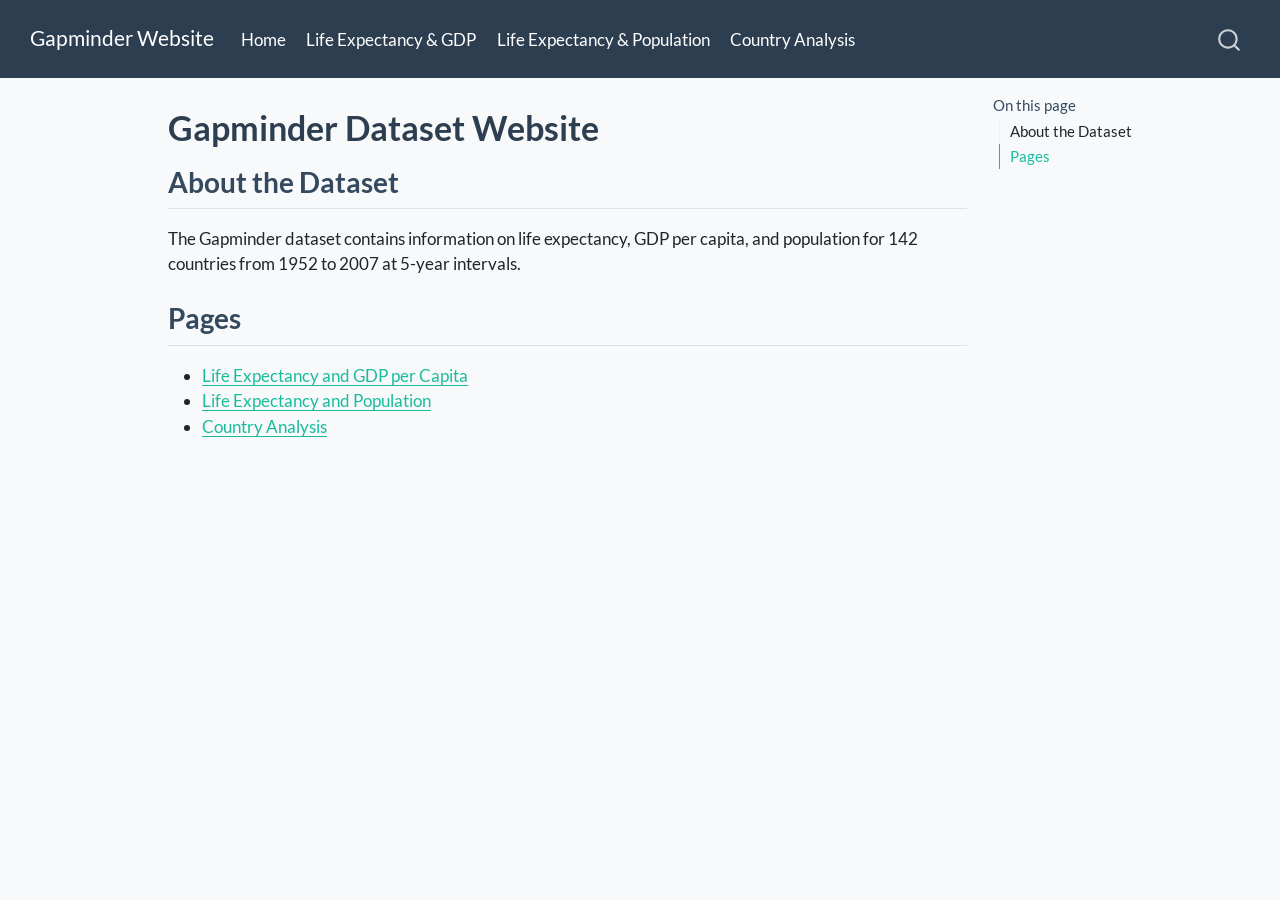
==== commit d797268c: "Add custom CSS" ====
--- a/docs/index.html
+++ b/docs/index.html
@@ -3828,6 +3828,38 @@
 }</script>
 
 
+<style type="text/css">
+body {
+background-color: #f8f9fa;
+}
+
+h1 {
+color: #2c3e50;
+font-weight: 700;
+}
+h2 {
+color: #34495e;
+margin-top: 1.5rem;
+}
+
+.navbar {
+background-color: #2c3e50 !important;
+}
+.navbar a {
+color: white !important;
+font-weight: 500;
+}
+
+pre {
+background-color: #f4f6f7;
+border-left: 5px solid #3498db;
+padding: 12px;
+}
+
+.figure {
+margin-bottom: 2rem;
+}
+</style>
 </head>
 
 <body class="nav-fixed quarto-light">
